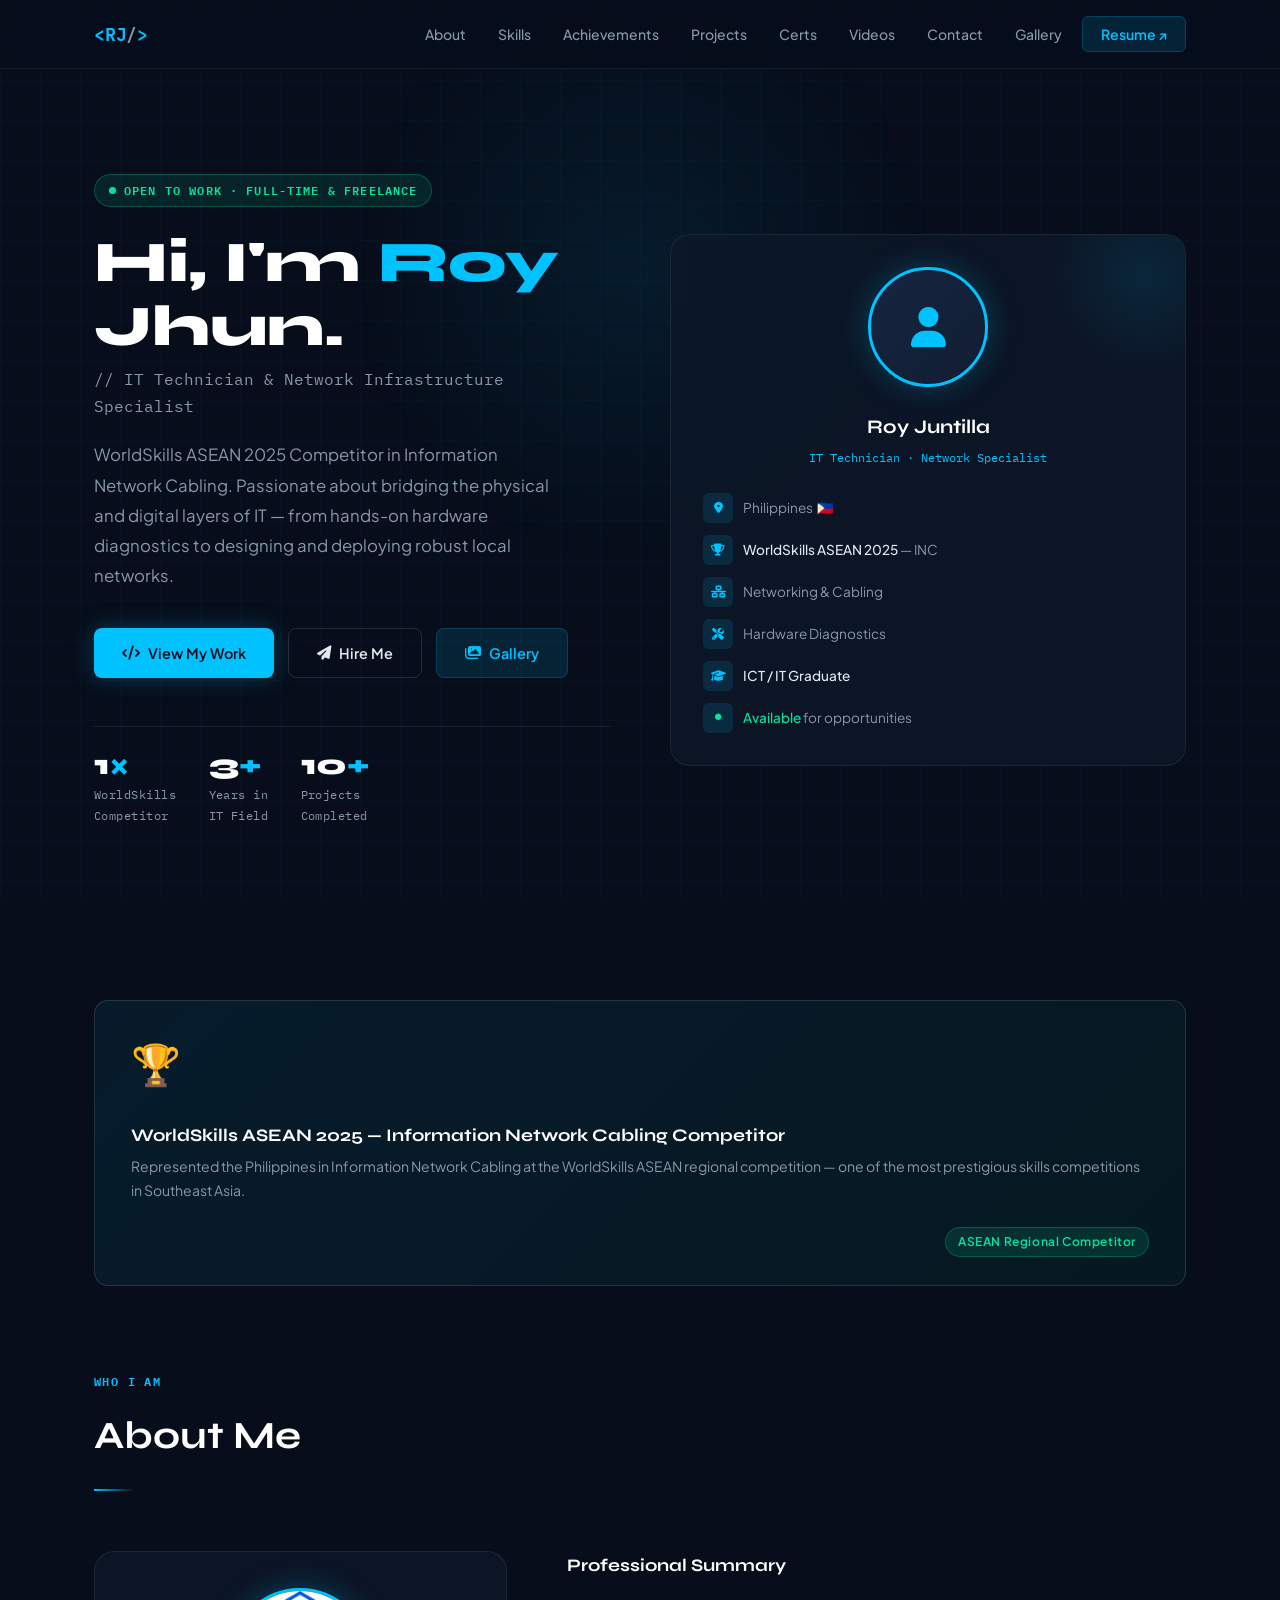
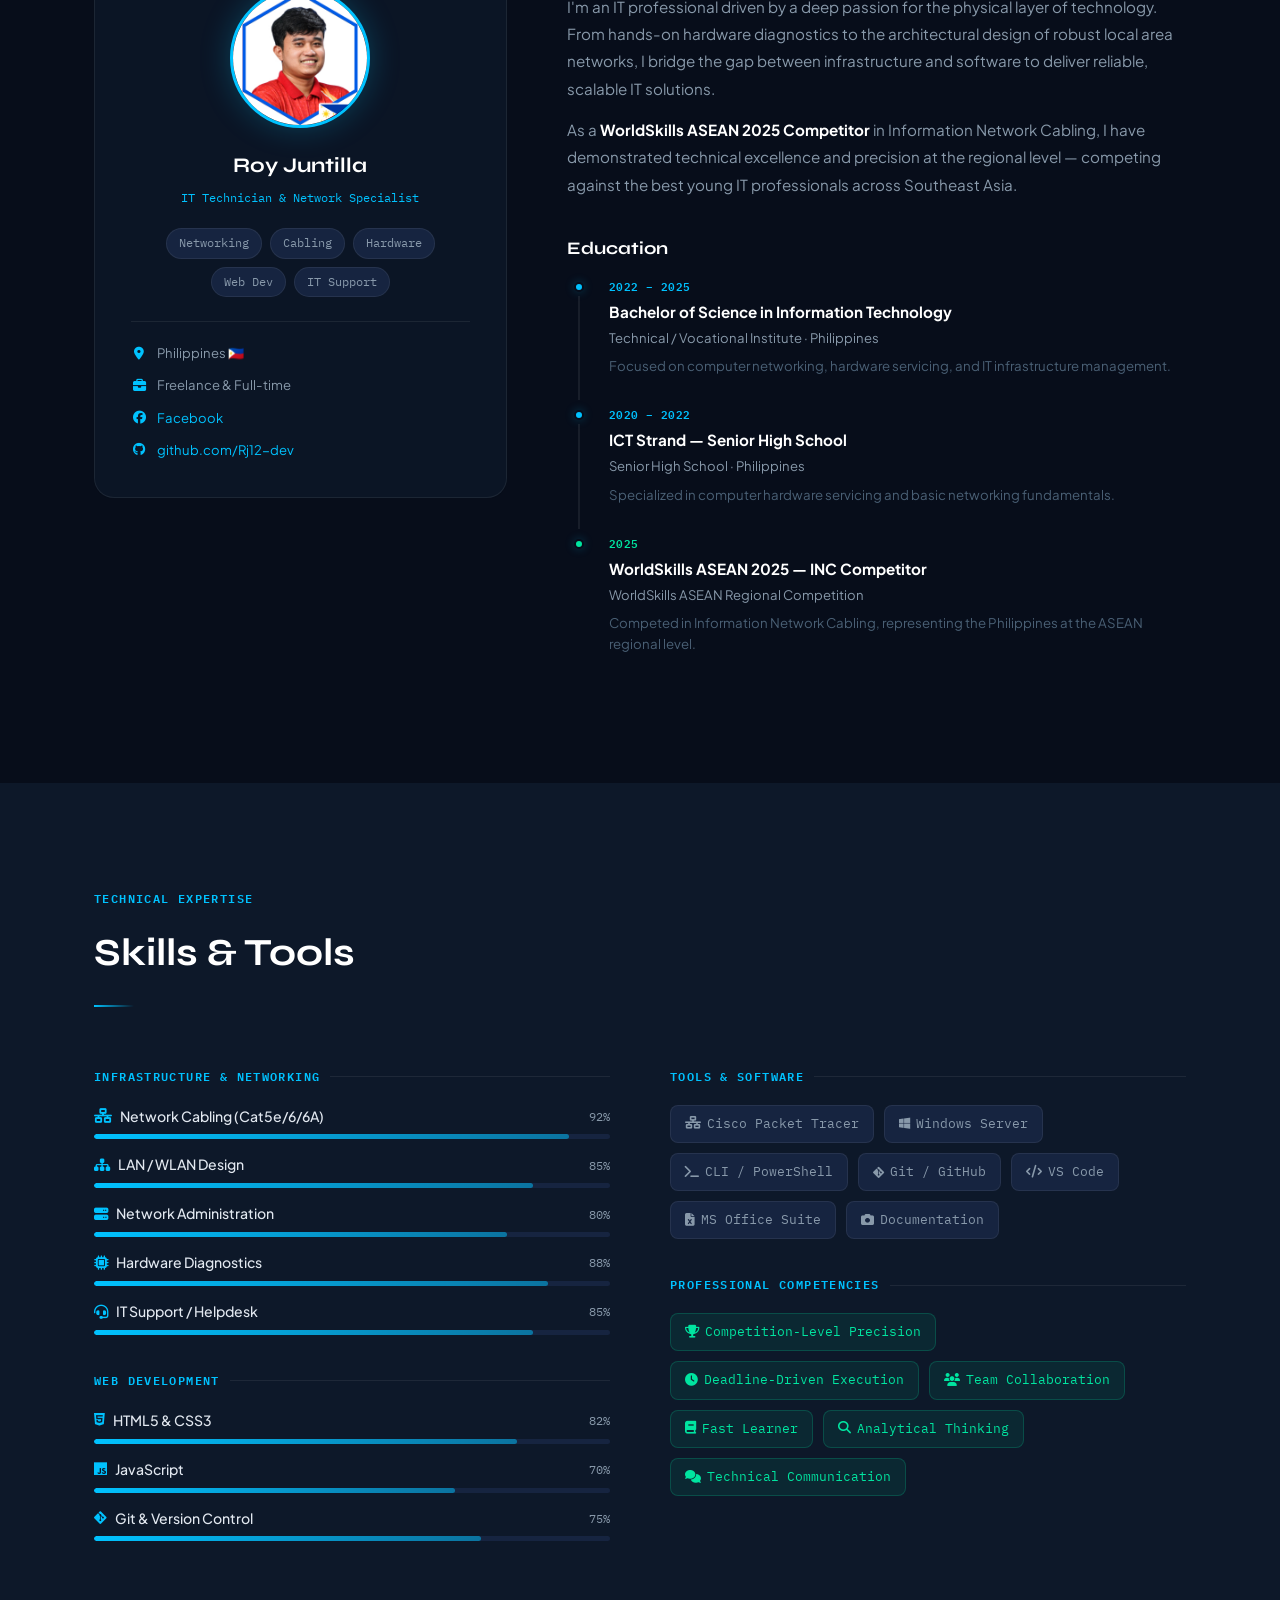
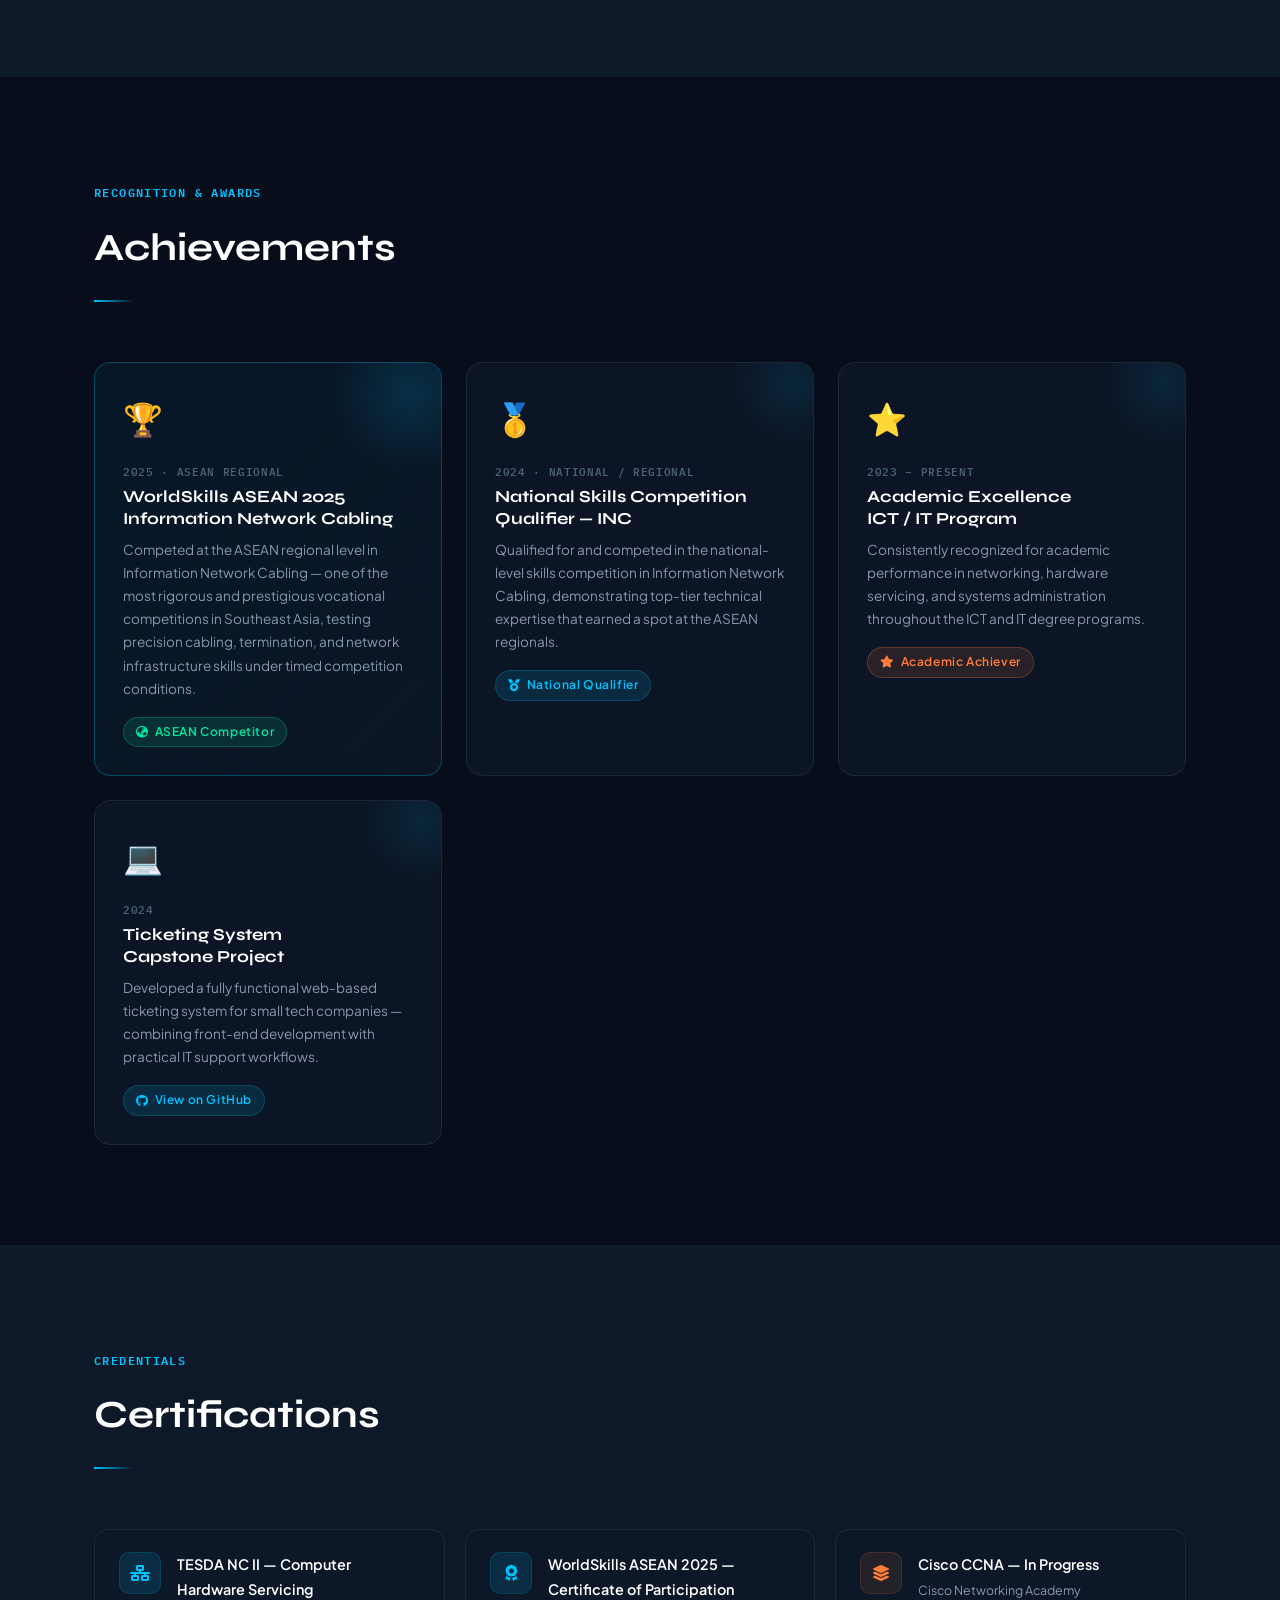
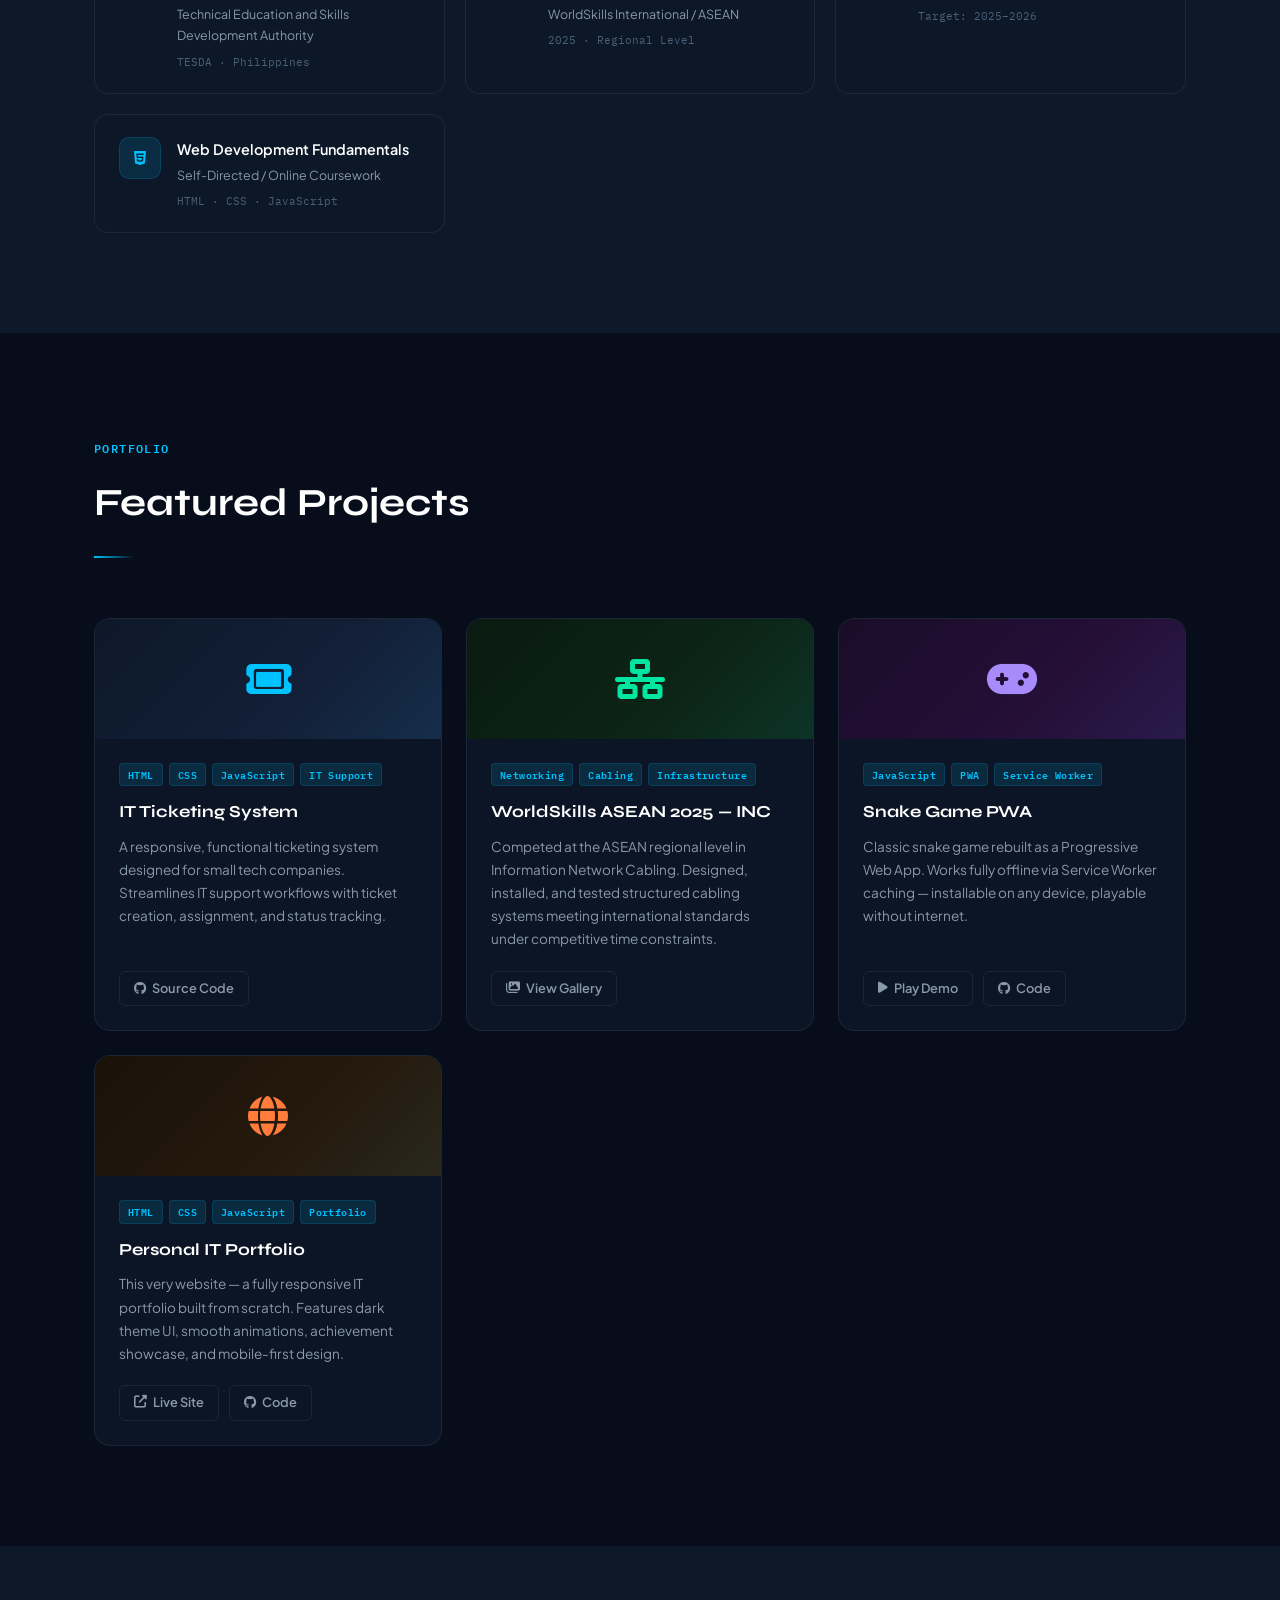
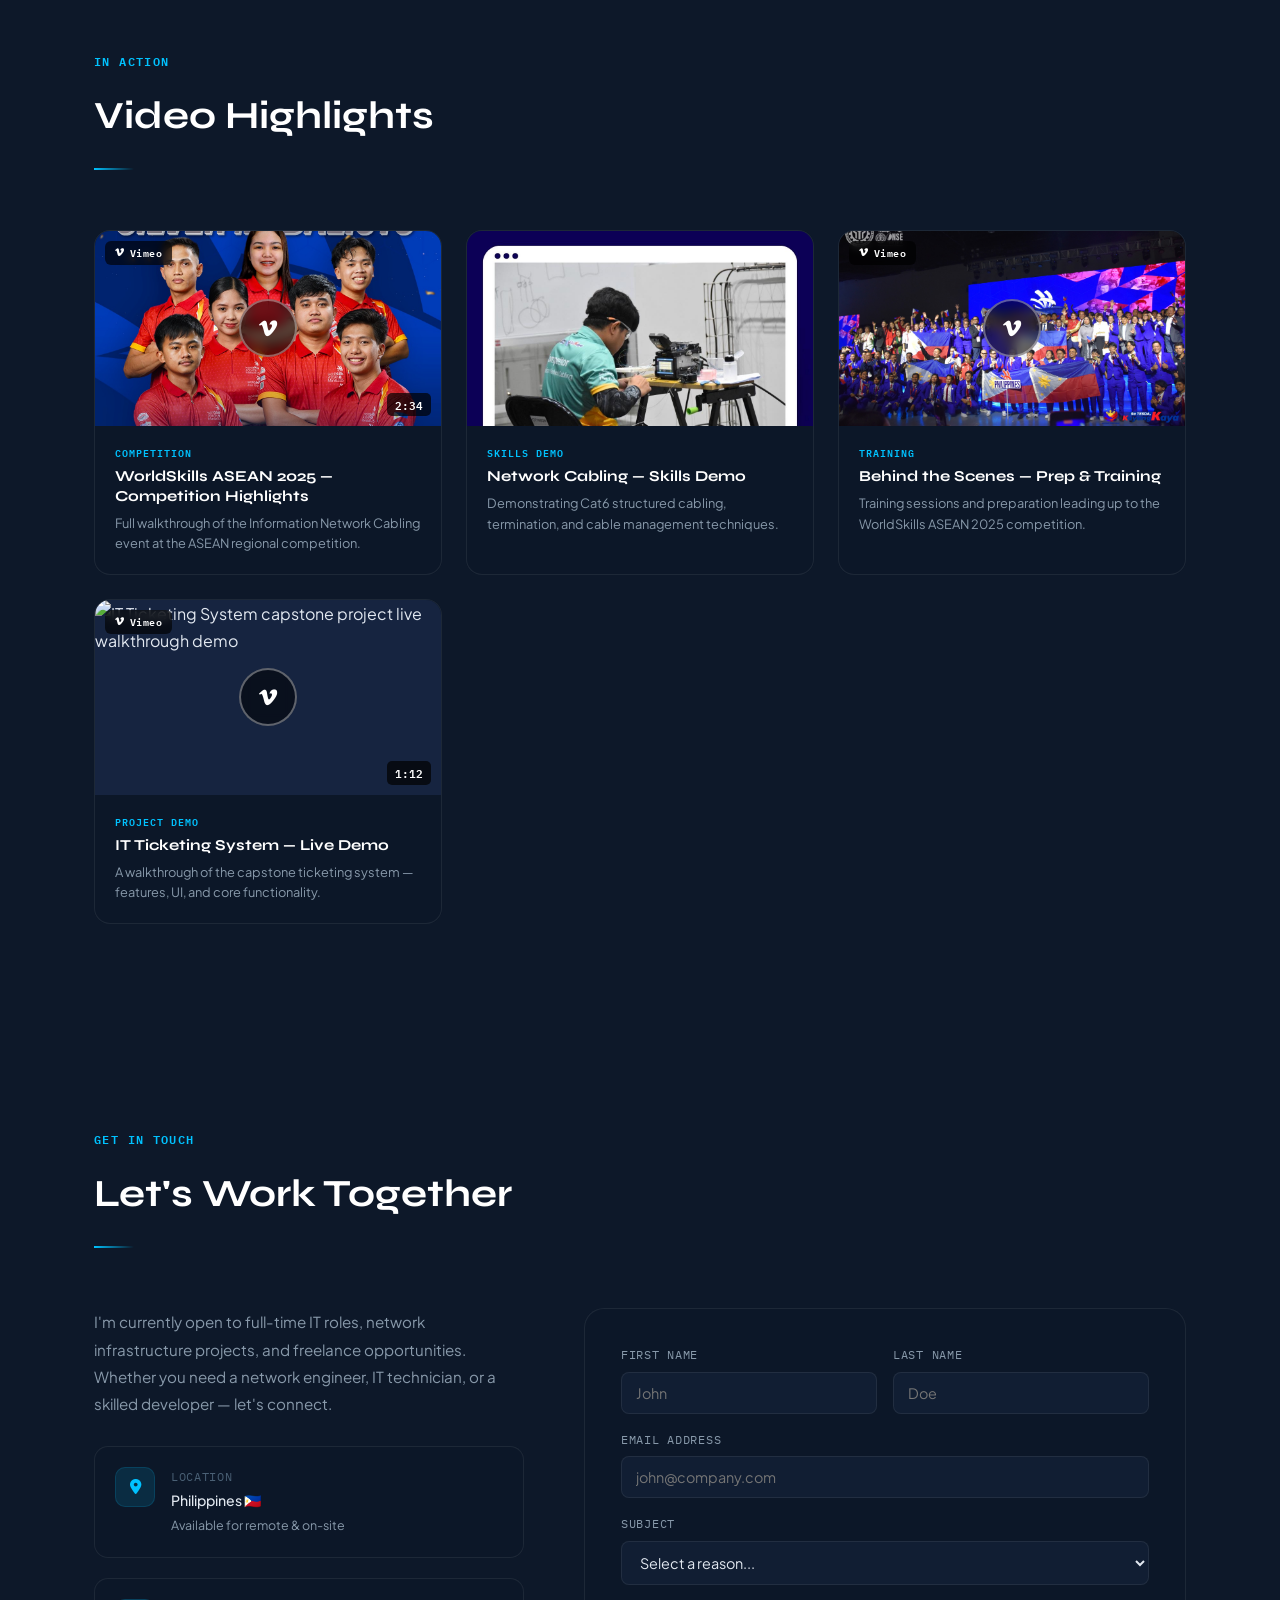
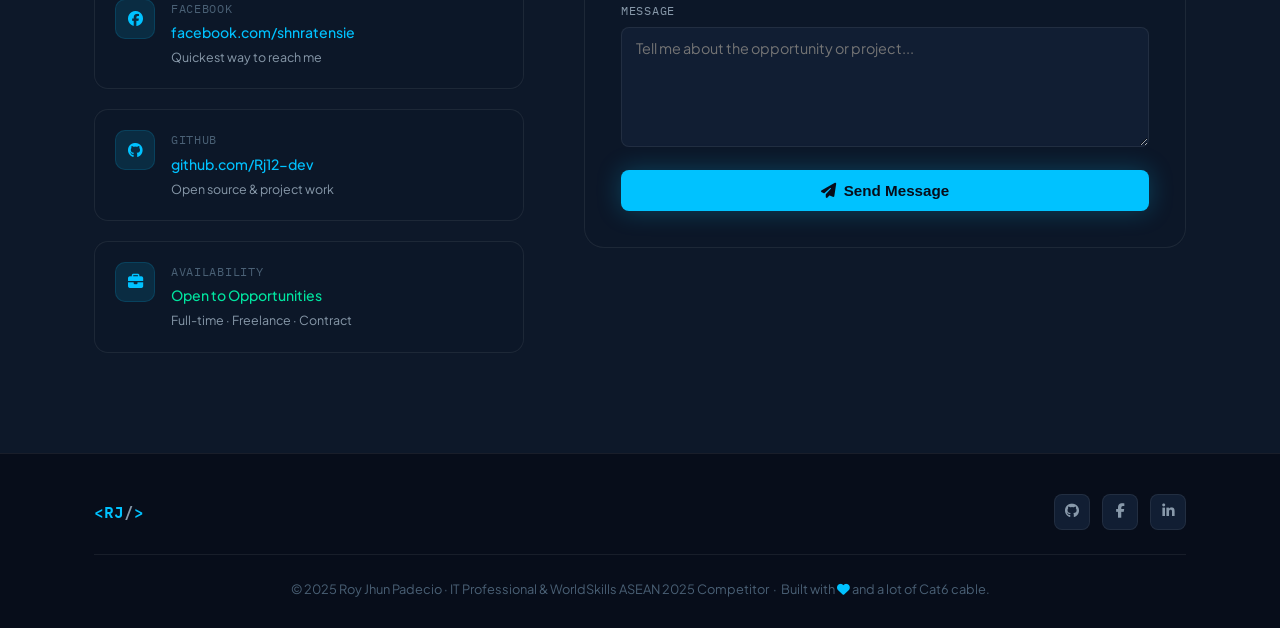
==== index.html @ 565a59c1 "index.html" ====
<!DOCTYPE html>
<html lang="en">
<head>
  <meta charset="UTF-8">
  <meta name="viewport" content="width=device-width, initial-scale=1.0">
  <title>Roy Jhun Padecio — IT Professional | Network &amp; Infrastructure</title>
  <meta name="description" content="IT Technician & WorldSkills ASEAN 2025 Competitor specializing in Network Infrastructure, Hardware Diagnostics, and Information Network Cabling.">
  <link rel="stylesheet" href="https://cdnjs.cloudflare.com/ajax/libs/font-awesome/6.5.1/css/all.min.css">
  <link rel="stylesheet" href="style.css">
</head>
<body>

  <!-- ===== NAVIGATION ===== -->
  <nav id="navbar">
    <div class="container">
      <a href="#home" class="logo">&lt;RJ<span>/</span>&gt;</a>
      <div class="hamburger" id="hamburger"><i class="fas fa-bars"></i></div>
      <ul class="nav-links" id="navLinks">
        <li><a href="#about">About</a></li>
        <li><a href="#skills">Skills</a></li>
        <li><a href="#achievements">Achievements</a></li>
        <li><a href="#projects">Projects</a></li>
        <li><a href="#certifications">Certs</a></li>
        <li><a href="#videos">Videos</a></li>
        <li><a href="#contact">Contact</a></li>
        <li><a href="gallery.html">Gallery</a></li>
        <li><a href="#" class="btn-nav">Resume ↗</a></li>
      </ul>
    </div>
  </nav>

  <!-- ===== HERO ===== -->
  <header class="hero" id="home">
    <div class="container">
      <div class="hero-inner">
        <!-- LEFT -->
        <div class="hero-left">
          <div class="hero-label">OPEN TO WORK · FULL-TIME &amp; FREELANCE</div>
          <h1>Hi, I'm <span class="name">Roy </span><br>Jhun.</h1>
          <p class="hero-title font-mono">// IT Technician &amp; Network Infrastructure Specialist</p>
          <p class="hero-desc">
            WorldSkills ASEAN 2025 Competitor in Information Network Cabling.
            Passionate about bridging the physical and digital layers of IT — from
            hands-on hardware diagnostics to designing and deploying robust local networks.
          </p>
          <div class="hero-actions">
            <a href="#projects" class="btn btn-primary"><i class="fas fa-code"></i> View My Work</a>
            <a href="#contact" class="btn btn-outline"><i class="fas fa-paper-plane"></i> Hire Me</a>
            <a href="gallery.html" class="btn btn-ghost"><i class="fas fa-images"></i> Gallery</a>
          </div>
          <div class="hero-stats">
            <div class="stat-item">
              <div class="stat-num">1<span>×</span></div>
              <div class="stat-label">WorldSkills<br>Competitor</div>
            </div>
            <div class="stat-item">
              <div class="stat-num">3<span>+</span></div>
              <div class="stat-label">Years in<br>IT Field</div>
            </div>
            <div class="stat-item">
              <div class="stat-num">10<span>+</span></div>
              <div class="stat-label">Projects<br>Completed</div>
            </div>
          </div>
        </div>
        <!-- RIGHT — profile card -->
        <div>
          <div class="hero-card">
            <div class="hero-avatar-placeholder">
              <!-- Replace with: <img src="assets/images/picture.jpg" alt="Roy Juntilla" class="hero-avatar"> -->
              <i class="fas fa-user"></i>
            </div>
            <div class="card-name">Roy Juntilla</div>
            <div class="card-role font-mono">IT Technician · Network Specialist</div>
            <div class="card-meta">
              <div class="meta-row"><i class="fas fa-map-marker-alt"></i><div>Philippines &nbsp;<span>🇵🇭</span></div></div>
              <div class="meta-row"><i class="fas fa-trophy"></i><div><span>WorldSkills ASEAN 2025</span> — INC</div></div>
              <div class="meta-row"><i class="fas fa-network-wired"></i><div>Networking &amp; Cabling</div></div>
              <div class="meta-row"><i class="fas fa-tools"></i><div>Hardware Diagnostics</div></div>
              <div class="meta-row"><i class="fas fa-graduation-cap"></i><div><span>ICT / IT Graduate</span></div></div>
              <div class="meta-row"><i class="fas fa-circle" style="color:var(--green);font-size:0.4rem;"></i><div><span style="color:var(--green);">Available</span> for opportunities</div></div>
            </div>
          </div>
        </div>
      </div>
    </div>
  </header>

  <!-- ===== ABOUT ===== -->
  <section id="about">
    <div class="container">
      <!-- Featured Achievement Banner -->
      <div class="achievement-banner fade-up">
        <div class="trophy">🏆</div>
        <div>
          <h3>WorldSkills ASEAN 2025 — Information Network Cabling Competitor</h3>
          <p>Represented the Philippines in Information Network Cabling at the WorldSkills ASEAN regional competition — one of the most prestigious skills competitions in Southeast Asia.</p>
        </div>
        <span class="badge badge-green">ASEAN Regional Competitor</span>
      </div>

      <span class="label">Who I Am</span>
      <h2 class="section-title">About Me</h2>
      <div class="section-divider"></div>

      <div class="about-grid">
        <!-- Left: Profile card -->
        <div>
          <div class="about-card fade-up">
            <img src="assets/images/picture.jpg" alt="Roy Juntilla" class="about-img"
                 onerror="this.style.display='none';this.nextElementSibling.style.display='flex'">
            <div style="display:none;width:140px;height:140px;border-radius:50%;background:var(--navy-4);border:3px solid var(--blue);box-shadow:0 0 30px var(--blue-glow);margin:0 auto 20px;align-items:center;justify-content:center;font-size:2.5rem;color:var(--blue);"><i class="fas fa-user"></i></div>
            <div class="about-name">Roy Juntilla</div>
            <div class="about-role font-mono">IT Technician &amp; Network Specialist</div>
            <div class="about-tags">
              <span class="tag">Networking</span>
              <span class="tag">Cabling</span>
              <span class="tag">Hardware</span>
              <span class="tag">Web Dev</span>
              <span class="tag">IT Support</span>
            </div>
            <div class="about-divider"></div>
            <div class="contact-info">
              <div class="contact-row"><i class="fas fa-map-marker-alt"></i> Philippines 🇵🇭</div>
              <div class="contact-row"><i class="fas fa-briefcase"></i> Freelance &amp; Full-time</div>
              <div class="contact-row"><i class="fab fa-facebook"></i> <a href="https://www.facebook.com/shnratensie" style="color:var(--blue);">Facebook</a></div>
              <div class="contact-row"><i class="fab fa-github"></i> <a href="https://github.com/Rj12-dev" style="color:var(--blue);">github.com/Rj12-dev</a></div>
            </div>
          </div>
        </div>

        <!-- Right: Text content -->
        <div class="about-content">
          <h3>Professional Summary</h3>
          <p>
            I'm an IT professional driven by a deep passion for the physical layer of technology.
            From hands-on hardware diagnostics to the architectural design of robust local area networks,
            I bridge the gap between infrastructure and software to deliver reliable, scalable IT solutions.
          </p>
          <p>
            As a <strong style="color:var(--white);">WorldSkills ASEAN 2025 Competitor</strong> in Information Network Cabling,
            I have demonstrated technical excellence and precision at the regional level — competing against
            the best young IT professionals across Southeast Asia.
          </p>

          <h3>Education</h3>
          <div class="timeline">
            <div class="timeline-item fade-up">
              <div class="timeline-line"><div class="timeline-dot"></div><div class="timeline-connector"></div></div>
              <div class="timeline-body">
                <div class="tl-date">2022 – 2025</div>
                <div class="tl-title">Bachelor of Science in Information Technology</div>
                <div class="tl-org">Technical / Vocational Institute · Philippines</div>
                <div class="tl-desc">Focused on computer networking, hardware servicing, and IT infrastructure management.</div>
              </div>
            </div>
            <div class="timeline-item fade-up">
              <div class="timeline-line"><div class="timeline-dot"></div><div class="timeline-connector"></div></div>
              <div class="timeline-body">
                <div class="tl-date">2020 – 2022</div>
                <div class="tl-title">ICT Strand — Senior High School</div>
                <div class="tl-org">Senior High School · Philippines</div>
                <div class="tl-desc">Specialized in computer hardware servicing and basic networking fundamentals.</div>
              </div>
            </div>
            <div class="timeline-item fade-up">
              <div class="timeline-line"><div class="timeline-dot" style="background:var(--green);"></div></div>
              <div class="timeline-body">
                <div class="tl-date" style="color:var(--green);">2025</div>
                <div class="tl-title">WorldSkills ASEAN 2025 — INC Competitor</div>
                <div class="tl-org">WorldSkills ASEAN Regional Competition</div>
                <div class="tl-desc">Competed in Information Network Cabling, representing the Philippines at the ASEAN regional level.</div>
              </div>
            </div>
          </div>
        </div>
      </div>
    </div>
  </section>

  <!-- ===== SKILLS ===== -->
  <section id="skills">
    <div class="container">
      <span class="label">Technical Expertise</span>
      <h2 class="section-title">Skills &amp; Tools</h2>
      <div class="section-divider"></div>

      <div class="skills-layout">
        <!-- Left column -->
        <div>
          <div class="skills-group">
            <div class="skills-group-title">Infrastructure &amp; Networking</div>
            <div class="skill-bar-item fade-up">
              <div class="skill-bar-header">
                <span class="skill-bar-name"><i class="fas fa-network-wired"></i> Network Cabling (Cat5e/6/6A)</span>
                <span class="skill-bar-pct">92%</span>
              </div>
              <div class="skill-track"><div class="skill-fill" style="--pct:92%"></div></div>
            </div>
            <div class="skill-bar-item fade-up">
              <div class="skill-bar-header">
                <span class="skill-bar-name"><i class="fas fa-sitemap"></i> LAN / WLAN Design</span>
                <span class="skill-bar-pct">85%</span>
              </div>
              <div class="skill-track"><div class="skill-fill" style="--pct:85%"></div></div>
            </div>
            <div class="skill-bar-item fade-up">
              <div class="skill-bar-header">
                <span class="skill-bar-name"><i class="fas fa-server"></i> Network Administration</span>
                <span class="skill-bar-pct">80%</span>
              </div>
              <div class="skill-track"><div class="skill-fill" style="--pct:80%"></div></div>
            </div>
            <div class="skill-bar-item fade-up">
              <div class="skill-bar-header">
                <span class="skill-bar-name"><i class="fas fa-microchip"></i> Hardware Diagnostics</span>
                <span class="skill-bar-pct">88%</span>
              </div>
              <div class="skill-track"><div class="skill-fill" style="--pct:88%"></div></div>
            </div>
            <div class="skill-bar-item fade-up">
              <div class="skill-bar-header">
                <span class="skill-bar-name"><i class="fas fa-headset"></i> IT Support / Helpdesk</span>
                <span class="skill-bar-pct">85%</span>
              </div>
              <div class="skill-track"><div class="skill-fill" style="--pct:85%"></div></div>
            </div>
          </div>

          <div class="skills-group">
            <div class="skills-group-title">Web Development</div>
            <div class="skill-bar-item fade-up">
              <div class="skill-bar-header">
                <span class="skill-bar-name"><i class="fab fa-html5"></i> HTML5 &amp; CSS3</span>
                <span class="skill-bar-pct">82%</span>
              </div>
              <div class="skill-track"><div class="skill-fill" style="--pct:82%"></div></div>
            </div>
            <div class="skill-bar-item fade-up">
              <div class="skill-bar-header">
                <span class="skill-bar-name"><i class="fab fa-js"></i> JavaScript</span>
                <span class="skill-bar-pct">70%</span>
              </div>
              <div class="skill-track"><div class="skill-fill" style="--pct:70%"></div></div>
            </div>
            <div class="skill-bar-item fade-up">
              <div class="skill-bar-header">
                <span class="skill-bar-name"><i class="fab fa-git-alt"></i> Git &amp; Version Control</span>
                <span class="skill-bar-pct">75%</span>
              </div>
              <div class="skill-track"><div class="skill-fill" style="--pct:75%"></div></div>
            </div>
          </div>
        </div>

        <!-- Right column -->
        <div>
          <div class="skills-group">
            <div class="skills-group-title">Tools &amp; Software</div>
            <div class="tool-chips">
              <span class="chip"><i class="fas fa-network-wired"></i> Cisco Packet Tracer</span>
              <span class="chip"><i class="fab fa-windows"></i> Windows Server</span>
              <span class="chip"><i class="fas fa-terminal"></i> CLI / PowerShell</span>
              <span class="chip"><i class="fab fa-git-alt"></i> Git / GitHub</span>
              <span class="chip"><i class="fas fa-code"></i> VS Code</span>
              <span class="chip"><i class="fas fa-file-excel"></i> MS Office Suite</span>
              <span class="chip"><i class="fas fa-camera"></i> Documentation</span>
            </div>
          </div>

          <div class="skills-group" style="margin-top:36px;">
            <div class="skills-group-title">Professional Competencies</div>
            <div class="tool-chips">
              <span class="chip" style="border-color:rgba(0,229,160,0.2);color:var(--green);background:rgba(0,229,160,0.08);">
                <i class="fas fa-trophy"></i> Competition-Level Precision
              </span>
              <span class="chip" style="border-color:rgba(0,229,160,0.2);color:var(--green);background:rgba(0,229,160,0.08);">
                <i class="fas fa-clock"></i> Deadline-Driven Execution
              </span>
              <span class="chip" style="border-color:rgba(0,229,160,0.2);color:var(--green);background:rgba(0,229,160,0.08);">
                <i class="fas fa-users"></i> Team Collaboration
              </span>
              <span class="chip" style="border-color:rgba(0,229,160,0.2);color:var(--green);background:rgba(0,229,160,0.08);">
                <i class="fas fa-book"></i> Fast Learner
              </span>
              <span class="chip" style="border-color:rgba(0,229,160,0.2);color:var(--green);background:rgba(0,229,160,0.08);">
                <i class="fas fa-search"></i> Analytical Thinking
              </span>
              <span class="chip" style="border-color:rgba(0,229,160,0.2);color:var(--green);background:rgba(0,229,160,0.08);">
                <i class="fas fa-comments"></i> Technical Communication
              </span>
            </div>
          </div>
        </div>
      </div>
    </div>
  </section>

  <!-- ===== ACHIEVEMENTS ===== -->
  <section id="achievements">
    <div class="container">
      <span class="label">Recognition &amp; Awards</span>
      <h2 class="section-title">Achievements</h2>
      <div class="section-divider"></div>

      <div class="achievements-grid">
        <div class="achievement-card featured fade-up">
          <div class="ach-icon">🏆</div>
          <div class="ach-year">2025 · ASEAN REGIONAL</div>
          <div class="ach-title">WorldSkills ASEAN 2025<br>Information Network Cabling</div>
          <p class="ach-desc">
            Competed at the ASEAN regional level in Information Network Cabling —
            one of the most rigorous and prestigious vocational competitions in Southeast Asia,
            testing precision cabling, termination, and network infrastructure skills under timed competition conditions.
          </p>
          <div style="margin-top:16px;">
            <span class="badge badge-green"><i class="fas fa-globe-asia"></i> ASEAN Competitor</span>
          </div>
        </div>

        <div class="achievement-card fade-up">
          <div class="ach-icon">🥇</div>
          <div class="ach-year">2024 · NATIONAL / REGIONAL</div>
          <div class="ach-title">National Skills Competition<br>Qualifier — INC</div>
          <p class="ach-desc">
            Qualified for and competed in the national-level skills competition in Information Network Cabling,
            demonstrating top-tier technical expertise that earned a spot at the ASEAN regionals.
          </p>
          <div style="margin-top:16px;">
            <span class="badge badge-blue"><i class="fas fa-medal"></i> National Qualifier</span>
          </div>
        </div>

        <div class="achievement-card fade-up">
          <div class="ach-icon">⭐</div>
          <div class="ach-year">2023 – PRESENT</div>
          <div class="ach-title">Academic Excellence<br>ICT / IT Program</div>
          <p class="ach-desc">
            Consistently recognized for academic performance in networking, hardware servicing,
            and systems administration throughout the ICT and IT degree programs.
          </p>
          <div style="margin-top:16px;">
            <span class="badge badge-orange"><i class="fas fa-star"></i> Academic Achiever</span>
          </div>
        </div>

        <div class="achievement-card fade-up">
          <div class="ach-icon">💻</div>
          <div class="ach-year">2024</div>
          <div class="ach-title">Ticketing System<br>Capstone Project</div>
          <p class="ach-desc">
            Developed a fully functional web-based ticketing system for small tech companies —
            combining front-end development with practical IT support workflows.
          </p>
          <div style="margin-top:16px;">
            <a href="https://github.com/Rj12-dev/Ticket-system.git" style="text-decoration:none;">
              <span class="badge badge-blue"><i class="fab fa-github"></i> View on GitHub</span>
            </a>
          </div>
        </div>
      </div>
    </div>
  </section>

  <!-- ===== CERTIFICATIONS ===== -->
  <section id="certifications">
    <div class="container">
      <span class="label">Credentials</span>
      <h2 class="section-title">Certifications</h2>
      <div class="section-divider"></div>

      <div class="certs-grid">
        <div class="cert-card fade-up">
          <div class="cert-icon"><i class="fas fa-network-wired"></i></div>
          <div>
            <div class="cert-name">TESDA NC II — Computer Hardware Servicing</div>
            <div class="cert-issuer">Technical Education and Skills Development Authority</div>
            <div class="cert-year font-mono">TESDA · Philippines</div>
          </div>
        </div>
        <div class="cert-card fade-up">
          <div class="cert-icon"><i class="fas fa-award"></i></div>
          <div>
            <div class="cert-name">WorldSkills ASEAN 2025 — Certificate of Participation</div>
            <div class="cert-issuer">WorldSkills International / ASEAN</div>
            <div class="cert-year font-mono">2025 · Regional Level</div>
          </div>
        </div>
        <div class="cert-card cert-pending fade-up">
          <div class="cert-icon"><i class="fas fa-layer-group"></i></div>
          <div>
            <div class="cert-name">Cisco CCNA — In Progress</div>
            <div class="cert-issuer">Cisco Networking Academy</div>
            <div class="cert-year font-mono">Target: 2025–2026</div>
          </div>
        </div>
        <div class="cert-card fade-up">
          <div class="cert-icon"><i class="fab fa-html5"></i></div>
          <div>
            <div class="cert-name">Web Development Fundamentals</div>
            <div class="cert-issuer">Self-Directed / Online Coursework</div>
            <div class="cert-year font-mono">HTML · CSS · JavaScript</div>
          </div>
        </div>
      </div>
    </div>
  </section>

  <!-- ===== PROJECTS ===== -->
  <section id="projects" style="background:var(--navy);">
    <div class="container">
      <span class="label">Portfolio</span>
      <h2 class="section-title">Featured Projects</h2>
      <div class="section-divider"></div>

      <div class="projects-grid">
        <div class="project-card fade-up">
          <div class="project-head" style="background:linear-gradient(135deg,#0d1829,#162440);">
            <i class="fa-solid fa-ticket" style="color:var(--blue);"></i>
          </div>
          <div class="project-body">
            <div class="project-tags">
              <span class="project-tag">HTML</span>
              <span class="project-tag">CSS</span>
              <span class="project-tag">JavaScript</span>
              <span class="project-tag">IT Support</span>
            </div>
            <div class="project-name">IT Ticketing System</div>
            <p class="project-desc">
              A responsive, functional ticketing system designed for small tech companies.
              Streamlines IT support workflows with ticket creation, assignment, and status tracking.
            </p>
            <div class="project-links">
              <a href="https://github.com/Rj12-dev/Ticket-system.git" target="_blank">
                <i class="fab fa-github"></i> Source Code
              </a>
            </div>
          </div>
        </div>

        <div class="project-card fade-up">
          <div class="project-head" style="background:linear-gradient(135deg,#0a1a10,#0d2b1a);">
            <i class="fas fa-network-wired" style="color:var(--green);"></i>
          </div>
          <div class="project-body">
            <div class="project-tags">
              <span class="project-tag">Networking</span>
              <span class="project-tag">Cabling</span>
              <span class="project-tag">Infrastructure</span>
            </div>
            <div class="project-name">WorldSkills ASEAN 2025 — INC</div>
            <p class="project-desc">
              Competed at the ASEAN regional level in Information Network Cabling. Designed,
              installed, and tested structured cabling systems meeting international standards
              under competitive time constraints.
            </p>
            <div class="project-links">
              <a href="gallery.html"><i class="fas fa-images"></i> View Gallery</a>
            </div>
          </div>
        </div>

        <div class="project-card fade-up">
          <div class="project-head" style="background:linear-gradient(135deg,#1a0d29,#2b1040);">
            <i class="fas fa-gamepad" style="color:#a78bfa;"></i>
          </div>
          <div class="project-body">
            <div class="project-tags">
              <span class="project-tag">JavaScript</span>
              <span class="project-tag">PWA</span>
              <span class="project-tag">Service Worker</span>
            </div>
            <div class="project-name">Snake Game PWA</div>
            <p class="project-desc">
              Classic snake game rebuilt as a Progressive Web App. Works fully offline via
              Service Worker caching — installable on any device, playable without internet.
            </p>
            <div class="project-links">
              <a href="#"><i class="fas fa-play"></i> Play Demo</a>
              <a href="#"><i class="fab fa-github"></i> Code</a>
            </div>
          </div>
        </div>

        <div class="project-card fade-up">
          <div class="project-head" style="background:linear-gradient(135deg,#1a1209,#2b1e0f);">
            <i class="fas fa-globe" style="color:var(--orange);"></i>
          </div>
          <div class="project-body">
            <div class="project-tags">
              <span class="project-tag">HTML</span>
              <span class="project-tag">CSS</span>
              <span class="project-tag">JavaScript</span>
              <span class="project-tag">Portfolio</span>
            </div>
            <div class="project-name">Personal IT Portfolio</div>
            <p class="project-desc">
              This very website — a fully responsive IT portfolio built from scratch. Features
              dark theme UI, smooth animations, achievement showcase, and mobile-first design.
            </p>
            <div class="project-links">
              <a href="#"><i class="fas fa-external-link-alt"></i> Live Site</a>
              <a href="#"><i class="fab fa-github"></i> Code</a>
            </div>
          </div>
        </div>
      </div>
    </div>
  </section>

  <!-- ===== VIDEOS ===== -->
  <section id="videos" style="background:var(--navy-2);">
    <div class="container">
      <span class="label">In Action</span>
      <h2 class="section-title">Video Highlights</h2>
      <div class="section-divider"></div>

      <div class="video-grid" id="videoGrid">

        <!-- ── LOCAL MP4 CARD ──
             Replace data-src with your actual file path, e.g. "assets/videos/competition.mp4"
             Replace the thumbnail <img> src with a real poster/screenshot
        ── -->
       <a href="https://vimeo.com/reviews/ffa2f196-2511-4c82-b1f6-c9dc14d7afaa/users/257336197/folders/29388401" 
   target="_blank" 
   rel="noopener noreferrer"
   class="video-card fade-up"
   data-type="vimeo"
   data-title="WorldSkills ASEAN 2025 — Competition Highlights"
   style="display: block; text-decoration: none; color: inherit;">
  <div class="video-thumb">
    <img src="assets/images/540525053_1237370681758410_4196493112357231083_n.jpg" alt="WorldSkills ASEAN 2025 Information Network Cabling competition highlights">
    <div class="play-btn"><i class="fab fa-vimeo-v"></i></div>
    <div class="video-badge video-badge--vimeo"><i class="fab fa-vimeo-v"></i> Vimeo</div>
    <div class="video-duration">2:34</div>
  </div>
  <div class="video-info">
    <div class="video-cat">Competition</div>
    <div class="video-title">WorldSkills ASEAN 2025 — Competition Highlights</div>
    <div class="video-desc">Full walkthrough of the Information Network Cabling event at the ASEAN regional competition.</div>
  </div>
</a>

        <!-- ── YOUTUBE CARD ──
             Replace data-src with the YouTube VIDEO ID (the part after ?v=)
             e.g. https://www.youtube.com/watch?v=ABC123  →  data-src="ABC123"
             The thumbnail auto-loads from YouTube.
        ── -->
        <div class="video-card fade-up" data-type="local">
  <div class="video-thumb">
    <video controls width="100%" poster="assets/images/thumbnail.jpg">
      <source src="https://vimeo.com/reviews/ffa2f196-2511-4c82-b1f6-c9dc14d7afaa/users/257336197/folders/29388401" type="video/mp4">
      Your browser does not support the video tag.
    </video>
  </div>
  <div class="video-info">
    <div class="video-cat">Skills Demo</div>
    <div class="video-title">Network Cabling — Skills Demo</div>
    <div class="video-desc">Demonstrating Cat6 structured cabling, termination, and cable management techniques.</div>
  </div>
</div>

        <!-- ── FACEBOOK VIDEO CARD ──
             Replace data-src with the FULL Facebook video page URL
             e.g. "https://www.facebook.com/yourpage/videos/123456789"
        ── -->
        <a href="https://vimeo.com/reviews/ffa2f196-2511-4c82-b1f6-c9dc14d7afaa/users/257336197/folders/29388401" 
   target="_blank" 
   rel="noopener noreferrer"
   class="video-card fade-up"
   data-type="vimeo"
   data-title="Behind the Scenes — Prep & Training"
   style="display: block; text-decoration: none; color: inherit;">
  <div class="video-thumb">
    <img src="assets/images/540835458_122271100340211475_7300306216862138418_n.jpg" alt="WorldSkills ASEAN 2025 preparation and training footage">
    <div class="play-btn"><i class="fab fa-vimeo-v"></i></div>
    <div class="video-badge video-badge--vimeo"><i class="fab fa-vimeo-v"></i> Vimeo</div>
  </div>
  <div class="video-info">
    <div class="video-cat">Training</div>
    <div class="video-title">Behind the Scenes — Prep &amp; Training</div>
    <div class="video-desc">Training sessions and preparation leading up to the WorldSkills ASEAN 2025 competition.</div>
  </div>
</a>

        <!-- ── LOCAL MP4 CARD #2 ──
             Replace with your actual project demo video path
        ── -->
        <a href="https://vimeo.com/reviews/ffa2f196-2511-4c82-b1f6-c9dc14d7afaa/users/257336197/folders/29388401" 
   target="_blank" 
   rel="noopener noreferrer"
   class="video-card fade-up"
   data-type="vimeo"
   data-title="IT Ticketing System — Live Demo"
   style="display: block; text-decoration: none; color: inherit;">
  <div class="video-thumb">
    <img src="assets/images/Screenshot_7.png" alt="IT Ticketing System capstone project live walkthrough demo">
    <div class="play-btn"><i class="fab fa-vimeo-v"></i></div>
    <div class="video-badge video-badge--vimeo"><i class="fab fa-vimeo-v"></i> Vimeo</div>
    <div class="video-duration">1:12</div>
  </div>
  <div class="video-info">
    <div class="video-cat">Project Demo</div>
    <div class="video-title">IT Ticketing System — Live Demo</div>
    <div class="video-desc">A walkthrough of the capstone ticketing system — features, UI, and core functionality.</div>
  </div>
</a>

      </div><!-- /video-grid -->
    </div>
  </section>

  <!-- ===== VIDEO MODAL ===== -->
  <div id="videoModal" class="vmodal" aria-hidden="true" role="dialog">
    <div class="vmodal-backdrop" id="vmodalBackdrop"></div>
    <div class="vmodal-box">
      <div class="vmodal-header">
        <span class="vmodal-title" id="vmodalTitle"></span>
        <button class="vmodal-close" id="vmodalClose" aria-label="Close video"><i class="fas fa-times"></i></button>
      </div>
      <div class="vmodal-player" id="vmodalPlayer"></div>
    </div>
  </div>

  <!-- ===== CONTACT ===== -->
  <section id="contact">
    <div class="container">
      <span class="label">Get In Touch</span>
      <h2 class="section-title">Let's Work Together</h2>
      <div class="section-divider"></div>

      <div class="contact-layout">
        <div class="contact-info-block">
          <p style="color:var(--text-dim);font-size:0.95rem;margin-bottom:8px;line-height:1.8;">
            I'm currently open to full-time IT roles, network infrastructure projects,
            and freelance opportunities. Whether you need a network engineer, IT technician,
            or a skilled developer — let's connect.
          </p>
          <div class="contact-info-item fade-up">
            <div class="ci-icon"><i class="fas fa-map-marker-alt"></i></div>
            <div>
              <div class="ci-label">Location</div>
              <div class="ci-value">Philippines 🇵🇭</div>
              <div class="ci-sub">Available for remote &amp; on-site</div>
            </div>
          </div>
          <div class="contact-info-item fade-up">
            <div class="ci-icon"><i class="fab fa-facebook"></i></div>
            <div>
              <div class="ci-label">Facebook</div>
              <div class="ci-value"><a href="https://www.facebook.com/shnratensie" style="color:var(--blue);">facebook.com/shnratensie</a></div>
              <div class="ci-sub">Quickest way to reach me</div>
            </div>
          </div>
          <div class="contact-info-item fade-up">
            <div class="ci-icon"><i class="fab fa-github"></i></div>
            <div>
              <div class="ci-label">GitHub</div>
              <div class="ci-value"><a href="https://github.com/Rj12-dev" style="color:var(--blue);">github.com/Rj12-dev</a></div>
              <div class="ci-sub">Open source &amp; project work</div>
            </div>
          </div>
          <div class="contact-info-item fade-up">
            <div class="ci-icon"><i class="fas fa-briefcase"></i></div>
            <div>
              <div class="ci-label">Availability</div>
              <div class="ci-value" style="color:var(--green);">Open to Opportunities</div>
              <div class="ci-sub">Full-time · Freelance · Contract</div>
            </div>
          </div>
        </div>

        <div class="contact-form-wrap fade-up">
          <form action="#" method="POST">
            <div class="form-row">
              <div class="form-group">
                <label for="fname">First Name</label>
                <input type="text" id="fname" placeholder="John" required>
              </div>
              <div class="form-group">
                <label for="lname">Last Name</label>
                <input type="text" id="lname" placeholder="Doe" required>
              </div>
            </div>
            <div class="form-group">
              <label for="email">Email Address</label>
              <input type="email" id="email" placeholder="john@company.com" required>
            </div>
            <div class="form-group">
              <label for="subject">Subject</label>
              <select id="subject">
                <option value="">Select a reason...</option>
                <option>Job Opportunity</option>
                <option>Freelance Project</option>
                <option>Network Infrastructure</option>
                <option>IT Support &amp; Consulting</option>
                <option>Collaboration</option>
                <option>Other</option>
              </select>
            </div>
            <div class="form-group">
              <label for="message">Message</label>
              <textarea id="message" placeholder="Tell me about the opportunity or project..." required></textarea>
            </div>
            <button type="submit" class="btn btn-primary" style="width:100%;justify-content:center;font-size:0.95rem;">
              <i class="fas fa-paper-plane"></i> Send Message
            </button>
          </form>
        </div>
      </div>
    </div>
  </section>

  <!-- ===== FOOTER ===== -->
  <footer>
    <div class="container">
      <div class="footer-inner">
        <div class="footer-logo">&lt;RJ<span style="color:var(--text-dim);">/</span>&gt;</div>
        <div class="footer-social">
          <a href="https://github.com/Rj12-dev" title="GitHub"><i class="fab fa-github"></i></a>
          <a href="https://www.facebook.com/shnratensie" title="Facebook"><i class="fab fa-facebook-f"></i></a>
          <a href="#" title="LinkedIn"><i class="fab fa-linkedin-in"></i></a>
        </div>
      </div>
      <div class="footer-copy">
        © 2025 Roy Jhun Padecio · IT Professional &amp; WorldSkills ASEAN 2025 Competitor
        &nbsp;·&nbsp; Built with <i class="fas fa-heart" style="color:var(--blue);"></i> and a lot of Cat6 cable.
      </div>
    </div>
  </footer>

  <!-- ===== SCRIPTS ===== -->
  <script>
    // Mobile nav toggle
    const hamburger = document.getElementById('hamburger');
    const navLinks = document.getElementById('navLinks');
    hamburger.addEventListener('click', () => {
      navLinks.classList.toggle('active');
    });

    // Scroll animations
    const observer = new IntersectionObserver((entries) => {
      entries.forEach(entry => {
        if (entry.isIntersecting) {
          entry.target.classList.add('visible');
          // Animate skill bars when they come into view
          entry.target.querySelectorAll('.skill-fill').forEach(bar => {
            bar.classList.add('animate');
          });
        }
      });
    }, { threshold: 0.1, rootMargin: '0px 0px -60px 0px' });

    document.querySelectorAll('.fade-up').forEach(el => observer.observe(el));

    // Animate skill bars on scroll
    const skillObserver = new IntersectionObserver((entries) => {
      entries.forEach(entry => {
        if (entry.isIntersecting) {
          entry.target.querySelectorAll('.skill-fill').forEach(bar => {
            bar.classList.add('animate');
          });
        }
      });
    }, { threshold: 0.3 });

    document.querySelectorAll('#skills').forEach(el => skillObserver.observe(el));

    // Smooth close nav on link click
    navLinks.querySelectorAll('a').forEach(link => {
      link.addEventListener('click', () => {
        navLinks.classList.remove('active');
      });
    });

    // ── VIDEO MODAL ──────────────────────────────────────────────────
    const vModal       = document.getElementById('videoModal');
    const vPlayer      = document.getElementById('vmodalPlayer');
    const vTitle       = document.getElementById('vmodalTitle');
    const vClose       = document.getElementById('vmodalClose');
    const vBackdrop    = document.getElementById('vmodalBackdrop');

    function openVideo(card) {
      const src   = card.dataset.src;
      const type  = card.dataset.type;   // 'mp4' | 'youtube' | 'facebook'
      const title = card.dataset.title || '';

      vTitle.textContent = title;
      vPlayer.innerHTML  = '';           // clear previous

      if (type === 'mp4') {
        // ── Native HTML5 video ──────────────────────────────────────
        const vid = document.createElement('video');
        vid.src      = src;
        vid.controls = true;
        vid.autoplay = true;
        vid.style.cssText = 'width:100%;border-radius:0 0 12px 12px;display:block;background:#000;max-height:70vh;';
        vPlayer.appendChild(vid);

      } else if (type === 'youtube') {
        // ── YouTube iframe ──────────────────────────────────────────
        // src should be the video ID only, e.g. "dQw4w9WgXcQ"
        const iframe = document.createElement('iframe');
        iframe.src = `https://www.youtube.com/embed/${src}?autoplay=1&rel=0&modestbranding=1`;
        iframe.allow = 'autoplay; encrypted-media; fullscreen; picture-in-picture';
        iframe.allowFullscreen = true;
        iframe.style.cssText = 'width:100%;aspect-ratio:16/9;border:none;display:block;border-radius:0 0 12px 12px;';
        vPlayer.appendChild(iframe);

      } else if (type === 'facebook') {
        // ── Facebook embedded video player ──────────────────────────
        // src should be the full Facebook video URL
        const encodedUrl = encodeURIComponent(src);
        const iframe = document.createElement('iframe');
        iframe.src = `https://www.facebook.com/plugins/video.php?href=${encodedUrl}&show_text=false&autoplay=true&width=800`;
        iframe.allow = 'autoplay; encrypted-media; picture-in-picture';
        iframe.allowFullscreen = true;
        iframe.scrolling = 'no';
        iframe.style.cssText = 'width:100%;aspect-ratio:16/9;border:none;display:block;border-radius:0 0 12px 12px;';
        vPlayer.appendChild(iframe);
      }

      vModal.classList.add('active');
      vModal.setAttribute('aria-hidden', 'false');
      document.body.style.overflow = 'hidden';
    }

    function closeVideo() {
      vModal.classList.remove('active');
      vModal.setAttribute('aria-hidden', 'true');
      vPlayer.innerHTML = '';   // kills autoplay/audio
      document.body.style.overflow = '';
    }

    // Attach click to every video card
    document.querySelectorAll('.video-card').forEach(card => {
      card.addEventListener('click', () => openVideo(card));
    });

    vClose.addEventListener('click', closeVideo);
    vBackdrop.addEventListener('click', closeVideo);
    document.addEventListener('keydown', e => {
      if (e.key === 'Escape' && vModal.classList.contains('active')) closeVideo();
    });
    // ─────────────────────────────────────────────────────────────────
  </script>
</body>
</html>
---- style.css ----
/* ============================================================
   RJ SPACE — Professional IT Portfolio
   Theme: Dark Navy / Electric Blue / Technical Refined
   ============================================================ */

@import url('https://fonts.googleapis.com/css2?family=Syne:wght@400;500;600;700;800&family=IBM+Plex+Mono:wght@400;500;600&family=Plus+Jakarta+Sans:wght@300;400;500;600;700&display=swap');

/* ─── CSS VARIABLES ─── */
:root {
  --navy:       #070d1a;
  --navy-2:     #0d1829;
  --navy-3:     #111e33;
  --navy-4:     #162440;
  --border:     rgba(255,255,255,0.07);
  --border-md:  rgba(255,255,255,0.12);
  --blue:       #00c2ff;
  --blue-dim:   rgba(0,194,255,0.12);
  --blue-glow:  rgba(0,194,255,0.25);
  --green:      #00e5a0;
  --orange:     #ff7c3b;
  --text:       #e2e8f0;
  --text-dim:   #8899aa;
  --text-muted: #4a6075;
  --white:      #ffffff;
  --card-bg:    rgba(13,24,41,0.8);
  --radius:     14px;
  --transition: all 0.3s cubic-bezier(0.4,0,0.2,1);
}

/* ─── RESET & BASE ─── */
*, *::before, *::after { margin:0; padding:0; box-sizing:border-box; }
html { scroll-behavior:smooth; }
body {
  font-family: 'Plus Jakarta Sans', sans-serif;
  background: var(--navy);
  color: var(--text);
  line-height: 1.7;
  overflow-x: hidden;
}
a { text-decoration:none; color:inherit; }
img { display:block; max-width:100%; }

/* Grid texture overlay */
body::before {
  content:'';
  position:fixed;
  inset:0;
  background-image:
    linear-gradient(rgba(0,194,255,0.03) 1px, transparent 1px),
    linear-gradient(90deg, rgba(0,194,255,0.03) 1px, transparent 1px);
  background-size:40px 40px;
  pointer-events:none;
  z-index:0;
}

.container {
  max-width: 1140px;
  margin: auto;
  padding: 0 24px;
  position: relative;
  z-index: 1;
}

section { padding: 100px 0; position:relative; }

/* ─── TYPOGRAPHY HELPERS ─── */
.font-mono { font-family: 'IBM Plex Mono', monospace; }
.label {
  font-family: 'IBM Plex Mono', monospace;
  font-size: 0.72rem;
  font-weight: 600;
  letter-spacing: 0.12em;
  text-transform: uppercase;
  color: var(--blue);
}
h2.section-title {
  font-family: 'Syne', sans-serif;
  font-size: clamp(1.8rem, 3vw, 2.4rem);
  font-weight: 700;
  color: var(--white);
  margin-top: 10px;
  margin-bottom: 16px;
}
.section-desc {
  color: var(--text-dim);
  font-size: 1.05rem;
  max-width: 560px;
  margin-bottom: 60px;
}

/* ─── BUTTONS ─── */
.btn {
  display: inline-flex;
  align-items: center;
  gap: 8px;
  padding: 12px 28px;
  border-radius: 8px;
  font-weight: 600;
  font-size: 0.9rem;
  cursor: pointer;
  transition: var(--transition);
  border: none;
}
.btn-primary {
  background: var(--blue);
  color: var(--navy);
  box-shadow: 0 0 24px var(--blue-glow);
}
.btn-primary:hover {
  transform: translateY(-2px);
  box-shadow: 0 0 36px rgba(0,194,255,0.4);
}
.btn-outline {
  background: transparent;
  color: var(--text);
  border: 1px solid var(--border-md);
}
.btn-outline:hover {
  border-color: var(--blue);
  color: var(--blue);
  transform: translateY(-2px);
}
.btn-ghost {
  background: var(--blue-dim);
  color: var(--blue);
  border: 1px solid rgba(0,194,255,0.2);
}
.btn-ghost:hover {
  background: rgba(0,194,255,0.2);
  transform: translateY(-2px);
}

/* ─── BADGE ─── */
.badge {
  display: inline-flex;
  align-items: center;
  gap: 6px;
  padding: 4px 12px;
  border-radius: 20px;
  font-size: 0.75rem;
  font-weight: 600;
  letter-spacing: 0.05em;
}
.badge-green { background: rgba(0,229,160,0.12); color: var(--green); border: 1px solid rgba(0,229,160,0.25); }
.badge-blue  { background: var(--blue-dim); color: var(--blue); border: 1px solid rgba(0,194,255,0.2); }
.badge-orange{ background: rgba(255,124,59,0.12); color: var(--orange); border: 1px solid rgba(255,124,59,0.25); }

/* ─── NAVIGATION ─── */
nav {
  position: fixed;
  top: 0; left: 0; right: 0;
  z-index: 1000;
  padding: 0;
  background: rgba(7,13,26,0.85);
  backdrop-filter: blur(20px) saturate(180%);
  border-bottom: 1px solid var(--border);
  transition: var(--transition);
}
nav .container {
  display: flex;
  justify-content: space-between;
  align-items: center;
  height: 68px;
}
.logo {
  font-family: 'IBM Plex Mono', monospace;
  font-size: 1.1rem;
  font-weight: 600;
  color: var(--blue);
  letter-spacing: -0.01em;
}
.logo span { color: var(--text-dim); }
.nav-links {
  display: flex;
  list-style: none;
  align-items: center;
  gap: 8px;
}
.nav-links a {
  font-size: 0.875rem;
  font-weight: 500;
  color: var(--text-dim);
  padding: 6px 12px;
  border-radius: 6px;
  transition: var(--transition);
}
.nav-links a:hover { color: var(--white); background: var(--border); }
.nav-links .btn-nav {
  background: var(--blue-dim);
  color: var(--blue);
  border: 1px solid rgba(0,194,255,0.2);
  padding: 8px 18px;
  font-weight: 600;
}
.nav-links .btn-nav:hover { background: rgba(0,194,255,0.2); }
.hamburger { display:none; font-size:1.4rem; cursor:pointer; color:var(--text); }

/* ─── HERO ─── */
.hero {
  min-height: 100vh;
  display: flex;
  align-items: center;
  padding-top: 100px;
  overflow: hidden;
}

/* Radial glow behind hero text */
.hero::after {
  content:'';
  position:absolute;
  top: 30%; left: 50%;
  transform: translate(-50%,-50%);
  width: 600px; height: 600px;
  background: radial-gradient(circle, rgba(0,194,255,0.08) 0%, transparent 70%);
  pointer-events:none;
}

.hero-inner {
  display: grid;
  grid-template-columns: 1fr 1fr;
  align-items: center;
  gap: 60px;
}

.hero-label {
  display: inline-flex;
  align-items: center;
  gap: 8px;
  padding: 6px 14px;
  background: rgba(0,229,160,0.1);
  border: 1px solid rgba(0,229,160,0.25);
  border-radius: 20px;
  font-family: 'IBM Plex Mono', monospace;
  font-size: 0.72rem;
  font-weight: 600;
  color: var(--green);
  letter-spacing: 0.1em;
  margin-bottom: 24px;
}
.hero-label::before {
  content:'';
  width:7px; height:7px;
  background: var(--green);
  border-radius:50%;
  animation: pulse-dot 2s infinite;
}

@keyframes pulse-dot {
  0%,100% { opacity:1; box-shadow:0 0 0 0 rgba(0,229,160,0.5); }
  50% { box-shadow:0 0 0 5px rgba(0,229,160,0); }
}

.hero h1 {
  font-family: 'Syne', sans-serif;
  font-size: clamp(2.4rem, 5vw, 3.6rem);
  font-weight: 800;
  line-height: 1.1;
  color: var(--white);
  margin-bottom: 8px;
}
.hero h1 .name { color: var(--blue); }

.hero-title {
  font-family: 'IBM Plex Mono', monospace;
  font-size: 1rem;
  color: var(--text-dim);
  margin-bottom: 20px;
  font-weight: 400;
}

.hero-desc {
  color: var(--text-dim);
  font-size: 1.05rem;
  max-width: 460px;
  margin-bottom: 36px;
  line-height: 1.8;
}

.hero-actions {
  display: flex;
  gap: 14px;
  flex-wrap: wrap;
  margin-bottom: 48px;
}

.hero-stats {
  display: flex;
  gap: 32px;
  padding-top: 24px;
  border-top: 1px solid var(--border);
}
.stat-item .stat-num {
  font-family: 'Syne', sans-serif;
  font-size: 1.8rem;
  font-weight: 800;
  color: var(--white);
  line-height: 1;
}
.stat-item .stat-num span { color: var(--blue); }
.stat-item .stat-label {
  font-size: 0.78rem;
  color: var(--text-dim);
  font-family: 'IBM Plex Mono', monospace;
  letter-spacing: 0.04em;
  margin-top: 4px;
}

/* Hero right — profile card */
.hero-card {
  background: var(--card-bg);
  border: 1px solid var(--border);
  border-radius: 20px;
  padding: 32px;
  backdrop-filter: blur(10px);
  position: relative;
  overflow: hidden;
}
.hero-card::before {
  content:'';
  position:absolute;
  top:-60px; right:-60px;
  width:200px; height:200px;
  background: radial-gradient(circle, rgba(0,194,255,0.1) 0%, transparent 70%);
  pointer-events:none;
}
.hero-avatar {
  width: 120px; height: 120px;
  border-radius: 50%;
  object-fit: cover;
  border: 3px solid var(--blue);
  box-shadow: 0 0 30px var(--blue-glow);
  margin: 0 auto 24px;
  display: block;
  background: var(--navy-4);
}
.hero-avatar-placeholder {
  width: 120px; height: 120px;
  border-radius: 50%;
  background: linear-gradient(135deg, var(--navy-4), var(--navy-3));
  border: 3px solid var(--blue);
  box-shadow: 0 0 30px var(--blue-glow);
  margin: 0 auto 24px;
  display: flex;
  align-items: center;
  justify-content: center;
  font-size: 2.5rem;
  color: var(--blue);
}
.card-name {
  font-family: 'Syne', sans-serif;
  font-weight: 700;
  font-size: 1.2rem;
  color: var(--white);
  text-align: center;
  margin-bottom: 4px;
}
.card-role {
  font-family: 'IBM Plex Mono', monospace;
  font-size: 0.75rem;
  color: var(--blue);
  text-align: center;
  margin-bottom: 24px;
}
.card-meta {
  display: flex;
  flex-direction: column;
  gap: 12px;
}
.meta-row {
  display: flex;
  align-items: center;
  gap: 10px;
  font-size: 0.85rem;
  color: var(--text-dim);
}
.meta-row i {
  width: 30px; height: 30px;
  background: var(--blue-dim);
  color: var(--blue);
  border-radius: 6px;
  display: flex;
  align-items: center;
  justify-content: center;
  font-size: 0.75rem;
  flex-shrink: 0;
}
.meta-row span { color: var(--text); font-weight:500; }

/* ─── ACHIEVEMENT BANNER ─── */
.achievement-banner {
  background: linear-gradient(135deg, rgba(0,194,255,0.08), rgba(0,229,160,0.05));
  border: 1px solid var(--border-md);
  border-radius: var(--radius);
  padding: 28px 36px;
  margin: 0 0 80px;
  display: flex;
  align-items: center;
  gap: 24px;
  flex-wrap: wrap;
}
.achievement-banner .trophy {
  font-size: 2.5rem;
  flex-shrink: 0;
}
.achievement-banner h3 {
  font-family: 'Syne', sans-serif;
  font-size: 1.1rem;
  font-weight: 700;
  color: var(--white);
  margin-bottom: 4px;
}
.achievement-banner p {
  color: var(--text-dim);
  font-size: 0.88rem;
}
.achievement-banner .badge { margin-left: auto; }

/* ─── ABOUT ─── */
#about .about-grid {
  display: grid;
  grid-template-columns: 1fr 1.5fr;
  gap: 60px;
  align-items: start;
}
.about-card {
  background: var(--card-bg);
  border: 1px solid var(--border);
  border-radius: 20px;
  padding: 36px;
  text-align: center;
  backdrop-filter: blur(10px);
  position: sticky;
  top: 90px;
}
.about-img {
  width: 140px; height: 140px;
  border-radius: 50%;
  object-fit: cover;
  border: 3px solid var(--blue);
  box-shadow: 0 0 30px var(--blue-glow);
  margin: 0 auto 20px;
  background: var(--navy-4);
}
.about-name {
  font-family: 'Syne', sans-serif;
  font-weight: 700;
  font-size: 1.3rem;
  color: var(--white);
  margin-bottom: 4px;
}
.about-role {
  font-family: 'IBM Plex Mono', monospace;
  font-size: 0.78rem;
  color: var(--blue);
  margin-bottom: 20px;
}
.about-tags {
  display: flex;
  flex-wrap: wrap;
  gap: 8px;
  justify-content: center;
  margin-bottom: 24px;
}
.tag {
  background: var(--navy-4);
  color: var(--text-dim);
  border: 1px solid var(--border);
  padding: 4px 12px;
  border-radius: 20px;
  font-size: 0.75rem;
  font-family: 'IBM Plex Mono', monospace;
}
.about-divider { width:100%; height:1px; background:var(--border); margin:20px 0; }
.contact-info { display:flex; flex-direction:column; gap:10px; }
.contact-row {
  display: flex;
  align-items: center;
  gap: 10px;
  font-size: 0.82rem;
  color: var(--text-dim);
  text-align: left;
}
.contact-row i { color:var(--blue); width:16px; text-align:center; }

.about-content h3 {
  font-family: 'Syne', sans-serif;
  font-size: 1.1rem;
  font-weight: 700;
  color: var(--white);
  margin-bottom: 12px;
  margin-top: 36px;
}
.about-content h3:first-child { margin-top: 0; }
.about-content p {
  color: var(--text-dim);
  font-size: 0.95rem;
  margin-bottom: 14px;
  line-height: 1.8;
}

/* Education / Experience timeline */
.timeline { display:flex; flex-direction:column; gap:0; }
.timeline-item {
  display: grid;
  grid-template-columns: 24px 1fr;
  gap: 0 18px;
  position: relative;
}
.timeline-line {
  display: flex;
  flex-direction: column;
  align-items: center;
}
.timeline-dot {
  width: 10px; height: 10px;
  border-radius: 50%;
  background: var(--blue);
  border: 2px solid var(--navy);
  flex-shrink: 0;
  margin-top: 6px;
  position: relative;
  z-index: 1;
  box-shadow: 0 0 10px var(--blue-glow);
}
.timeline-connector {
  width: 2px;
  flex: 1;
  background: var(--border);
  margin: 4px 0;
  min-height: 30px;
}
.timeline-body { padding-bottom: 28px; }
.tl-date {
  font-family: 'IBM Plex Mono', monospace;
  font-size: 0.7rem;
  color: var(--blue);
  font-weight: 600;
  letter-spacing: 0.04em;
  margin-bottom: 4px;
}
.tl-title {
  font-weight: 700;
  font-size: 0.95rem;
  color: var(--white);
  margin-bottom: 2px;
}
.tl-org {
  font-size: 0.82rem;
  color: var(--text-dim);
  margin-bottom: 6px;
}
.tl-desc {
  font-size: 0.83rem;
  color: var(--text-muted);
  line-height: 1.6;
}

/* ─── SKILLS ─── */
#skills { background: var(--navy-2); }
.skills-layout {
  display: grid;
  grid-template-columns: 1fr 1fr;
  gap: 60px;
}
.skills-group { margin-bottom: 36px; }
.skills-group-title {
  font-family: 'IBM Plex Mono', monospace;
  font-size: 0.72rem;
  font-weight: 600;
  color: var(--blue);
  letter-spacing: 0.12em;
  text-transform: uppercase;
  margin-bottom: 18px;
  display: flex;
  align-items: center;
  gap: 10px;
}
.skills-group-title::after {
  content:'';
  flex:1;
  height:1px;
  background: var(--border);
}
.skill-bar-item { margin-bottom: 14px; }
.skill-bar-header {
  display: flex;
  justify-content: space-between;
  align-items: center;
  margin-bottom: 6px;
}
.skill-bar-name {
  font-size: 0.88rem;
  color: var(--text);
  font-weight: 500;
  display: flex;
  align-items: center;
  gap: 8px;
}
.skill-bar-name i { color: var(--blue); font-size: 0.9rem; }
.skill-bar-pct {
  font-family: 'IBM Plex Mono', monospace;
  font-size: 0.72rem;
  color: var(--text-dim);
}
.skill-track {
  height: 5px;
  background: var(--navy-4);
  border-radius: 4px;
  overflow: hidden;
}
.skill-fill {
  height: 100%;
  border-radius: 4px;
  background: linear-gradient(90deg, var(--blue), rgba(0,194,255,0.5));
  width: 0;
  transition: width 1.2s cubic-bezier(0.4,0,0.2,1);
}
.skill-fill.animate { width: var(--pct); }

.tool-chips {
  display: flex;
  flex-wrap: wrap;
  gap: 10px;
}
.chip {
  background: var(--navy-4);
  border: 1px solid var(--border);
  color: var(--text-dim);
  padding: 7px 14px;
  border-radius: 8px;
  font-size: 0.82rem;
  font-family: 'IBM Plex Mono', monospace;
  display: inline-flex;
  align-items: center;
  gap: 6px;
  transition: var(--transition);
  cursor: default;
}
.chip:hover {
  border-color: var(--blue);
  color: var(--blue);
  background: var(--blue-dim);
  transform: translateY(-2px);
}
.chip i { font-size: 0.8rem; }

/* ─── ACHIEVEMENTS ─── */
#achievements { }
.achievements-grid {
  display: grid;
  grid-template-columns: repeat(auto-fit, minmax(300px, 1fr));
  gap: 24px;
}
.achievement-card {
  background: var(--card-bg);
  border: 1px solid var(--border);
  border-radius: 16px;
  padding: 28px;
  transition: var(--transition);
  backdrop-filter: blur(10px);
  position: relative;
  overflow: hidden;
}
.achievement-card::before {
  content:'';
  position:absolute;
  top:-40px; right:-40px;
  width:120px; height:120px;
  border-radius:50%;
  background: radial-gradient(circle, var(--glow-color, rgba(0,194,255,0.1)) 0%, transparent 70%);
}
.achievement-card:hover {
  transform: translateY(-4px);
  border-color: var(--border-md);
  box-shadow: 0 20px 40px rgba(0,0,0,0.3);
}
.achievement-card.featured {
  border-color: rgba(0,194,255,0.3);
  background: linear-gradient(135deg, rgba(0,194,255,0.06), var(--card-bg));
}
.achievement-card.featured::before {
  --glow-color: rgba(0,194,255,0.15);
  width: 160px; height: 160px;
  top: -50px; right: -50px;
}
.ach-icon {
  font-size: 2rem;
  margin-bottom: 16px;
}
.ach-year {
  font-family: 'IBM Plex Mono', monospace;
  font-size: 0.7rem;
  color: var(--text-muted);
  font-weight: 600;
  letter-spacing: 0.06em;
  margin-bottom: 6px;
}
.ach-title {
  font-family: 'Syne', sans-serif;
  font-size: 1.05rem;
  font-weight: 700;
  color: var(--white);
  margin-bottom: 8px;
  line-height: 1.3;
}
.ach-desc {
  font-size: 0.85rem;
  color: var(--text-dim);
  line-height: 1.7;
}

/* ─── CERTIFICATIONS ─── */
#certifications { background: var(--navy-2); }
.certs-grid {
  display: grid;
  grid-template-columns: repeat(auto-fill, minmax(280px, 1fr));
  gap: 20px;
}
.cert-card {
  background: var(--card-bg);
  border: 1px solid var(--border);
  border-radius: var(--radius);
  padding: 22px 24px;
  display: flex;
  align-items: flex-start;
  gap: 16px;
  transition: var(--transition);
  backdrop-filter: blur(10px);
}
.cert-card:hover {
  border-color: var(--border-md);
  transform: translateY(-3px);
}
.cert-icon {
  width: 42px; height: 42px;
  border-radius: 10px;
  background: var(--blue-dim);
  color: var(--blue);
  display: flex;
  align-items: center;
  justify-content: center;
  font-size: 1rem;
  flex-shrink: 0;
  border: 1px solid rgba(0,194,255,0.15);
}
.cert-name {
  font-weight: 600;
  font-size: 0.9rem;
  color: var(--white);
  margin-bottom: 3px;
}
.cert-issuer {
  font-size: 0.78rem;
  color: var(--text-dim);
  margin-bottom: 6px;
}
.cert-year {
  font-family: 'IBM Plex Mono', monospace;
  font-size: 0.68rem;
  color: var(--text-muted);
}
.cert-pending .cert-icon { background: rgba(255,124,59,0.1); color: var(--orange); border-color: rgba(255,124,59,0.15); }

/* ─── PROJECTS ─── */
.projects-grid {
  display: grid;
  grid-template-columns: repeat(auto-fill, minmax(340px, 1fr));
  gap: 24px;
}
.project-card {
  background: var(--card-bg);
  border: 1px solid var(--border);
  border-radius: 16px;
  overflow: hidden;
  transition: var(--transition);
  backdrop-filter: blur(10px);
  display: flex;
  flex-direction: column;
}
.project-card:hover {
  transform: translateY(-4px);
  border-color: var(--border-md);
  box-shadow: 0 20px 40px rgba(0,0,0,0.25);
}
.project-head {
  height: 120px;
  background: var(--navy-4);
  display: flex;
  align-items: center;
  justify-content: center;
  font-size: 2.5rem;
  position: relative;
  overflow: hidden;
}
.project-head::after {
  content:'';
  position:absolute;
  inset:0;
  background: linear-gradient(135deg, transparent 60%, rgba(0,194,255,0.06));
}
.project-body { padding: 24px; flex:1; display:flex; flex-direction:column; }
.project-tags { display:flex; gap:6px; flex-wrap:wrap; margin-bottom:12px; }
.project-tag {
  font-family: 'IBM Plex Mono', monospace;
  font-size: 0.65rem;
  font-weight: 600;
  color: var(--blue);
  background: var(--blue-dim);
  border: 1px solid rgba(0,194,255,0.15);
  padding: 2px 8px;
  border-radius: 4px;
  letter-spacing: 0.04em;
}
.project-name {
  font-family: 'Syne', sans-serif;
  font-weight: 700;
  font-size: 1.05rem;
  color: var(--white);
  margin-bottom: 8px;
}
.project-desc {
  font-size: 0.85rem;
  color: var(--text-dim);
  line-height: 1.7;
  flex: 1;
  margin-bottom: 20px;
}
.project-links {
  display: flex;
  gap: 10px;
  margin-top: auto;
}
.project-links a {
  display: inline-flex;
  align-items: center;
  gap: 6px;
  font-size: 0.8rem;
  font-weight: 600;
  color: var(--text-dim);
  padding: 6px 14px;
  border: 1px solid var(--border);
  border-radius: 6px;
  transition: var(--transition);
}
.project-links a:hover { color: var(--blue); border-color: var(--blue); background: var(--blue-dim); }

/* ─── CONTACT ─── */
#contact { background: var(--navy-2); }
.contact-layout {
  display: grid;
  grid-template-columns: 1fr 1.4fr;
  gap: 60px;
  align-items: start;
}
.contact-info-block { display:flex; flex-direction:column; gap:20px; }
.contact-info-item {
  display: flex;
  align-items: flex-start;
  gap: 16px;
  padding: 20px;
  background: var(--card-bg);
  border: 1px solid var(--border);
  border-radius: var(--radius);
  backdrop-filter: blur(10px);
}
.contact-info-item .ci-icon {
  width: 40px; height: 40px;
  background: var(--blue-dim);
  color: var(--blue);
  border-radius: 10px;
  display: flex;
  align-items: center;
  justify-content: center;
  flex-shrink: 0;
  font-size: 0.95rem;
  border: 1px solid rgba(0,194,255,0.15);
}
.ci-label { font-size: 0.72rem; color: var(--text-muted); font-family:'IBM Plex Mono',monospace; letter-spacing:0.06em; text-transform:uppercase; margin-bottom:3px; }
.ci-value { font-size: 0.88rem; color: var(--text); font-weight: 500; }
.ci-sub { font-size: 0.78rem; color: var(--text-dim); margin-top: 2px; }

.contact-form-wrap {
  background: var(--card-bg);
  border: 1px solid var(--border);
  border-radius: 20px;
  padding: 36px;
  backdrop-filter: blur(10px);
}
.form-row { display:grid; grid-template-columns:1fr 1fr; gap:16px; }
.form-group { margin-bottom: 16px; }
.form-group label {
  display:block;
  font-size: 0.75rem;
  font-family: 'IBM Plex Mono', monospace;
  color: var(--text-dim);
  letter-spacing: 0.06em;
  text-transform: uppercase;
  margin-bottom: 6px;
}
.form-group input,
.form-group textarea,
.form-group select {
  width: 100%;
  background: var(--navy-3);
  border: 1px solid var(--border);
  border-radius: 8px;
  padding: 11px 14px;
  font-size: 0.9rem;
  color: var(--text);
  font-family: 'Plus Jakarta Sans', sans-serif;
  transition: var(--transition);
}
.form-group input:focus,
.form-group textarea:focus,
.form-group select:focus {
  outline: none;
  border-color: var(--blue);
  background: rgba(0,194,255,0.04);
  box-shadow: 0 0 0 3px rgba(0,194,255,0.1);
}
.form-group textarea { resize:vertical; min-height:120px; }
.form-group select option { background: var(--navy-3); }

/* ─── FOOTER ─── */
footer {
  background: var(--navy);
  border-top: 1px solid var(--border);
  padding: 40px 0 28px;
}
.footer-inner {
  display: flex;
  justify-content: space-between;
  align-items: center;
  flex-wrap: wrap;
  gap: 16px;
  padding-bottom: 24px;
  margin-bottom: 24px;
  border-bottom: 1px solid var(--border);
}
.footer-logo {
  font-family: 'IBM Plex Mono', monospace;
  font-size: 1rem;
  font-weight: 600;
  color: var(--blue);
}
.footer-social { display:flex; gap:12px; }
.footer-social a {
  width: 36px; height: 36px;
  background: var(--navy-3);
  border: 1px solid var(--border);
  border-radius: 8px;
  display: flex;
  align-items: center;
  justify-content: center;
  color: var(--text-dim);
  font-size: 0.9rem;
  transition: var(--transition);
}
.footer-social a:hover { color: var(--blue); border-color: rgba(0,194,255,0.3); background: var(--blue-dim); }
.footer-copy {
  font-size: 0.8rem;
  color: var(--text-muted);
  text-align: center;
}

/* ─── SCROLL ANIMATIONS ─── */
.fade-up {
  opacity: 0;
  transform: translateY(24px);
  transition: opacity 0.6s ease, transform 0.6s ease;
}
.fade-up.visible {
  opacity: 1;
  transform: translateY(0);
}
.fade-up:nth-child(2) { transition-delay: 0.1s; }
.fade-up:nth-child(3) { transition-delay: 0.2s; }
.fade-up:nth-child(4) { transition-delay: 0.3s; }

/* ─── DIVIDER ─── */
.section-divider {
  width: 40px; height: 2px;
  background: linear-gradient(90deg, var(--blue), transparent);
  margin: 20px 0 60px;
}

/* ─── VIDEOS ─── */
.video-grid {
  display: grid;
  grid-template-columns: repeat(auto-fill, minmax(300px, 1fr));
  gap: 24px;
}

.video-card {
  background: var(--card-bg);
  border: 1px solid var(--border);
  border-radius: 16px;
  overflow: hidden;
  cursor: pointer;
  transition: var(--transition);
  backdrop-filter: blur(10px);
}
.video-card:hover {
  transform: translateY(-5px);
  border-color: var(--border-md);
  box-shadow: 0 20px 40px rgba(0,0,0,0.3);
}

.video-thumb {
  position: relative;
  aspect-ratio: 16/9;
  overflow: hidden;
  background: var(--navy-4);
}
.video-thumb img {
  width: 100%; height: 100%;
  object-fit: cover;
  display: block;
  transition: transform 0.5s ease, filter 0.4s ease;
}
.video-card:hover .video-thumb img {
  transform: scale(1.04);
  filter: brightness(0.75);
}

/* Big play button overlay */
.play-btn {
  position: absolute;
  top: 50%; left: 50%;
  transform: translate(-50%, -50%) scale(1);
  width: 58px; height: 58px;
  background: rgba(0,0,0,0.55);
  backdrop-filter: blur(6px);
  border: 2px solid rgba(255,255,255,0.35);
  border-radius: 50%;
  display: flex; align-items: center; justify-content: center;
  color: #fff;
  font-size: 1.3rem;
  transition: var(--transition);
  z-index: 2;
}
.video-card:hover .play-btn {
  transform: translate(-50%, -50%) scale(1.12);
  background: var(--blue);
  border-color: var(--blue);
  box-shadow: 0 0 28px var(--blue-glow);
}

/* Source badge (top-left) */
.video-badge {
  position: absolute;
  top: 10px; left: 10px;
  background: rgba(0,0,0,0.65);
  backdrop-filter: blur(4px);
  color: #fff;
  font-family: 'IBM Plex Mono', monospace;
  font-size: 0.65rem; font-weight: 600;
  letter-spacing: 0.05em;
  padding: 3px 10px;
  border-radius: 6px;
  display: flex; align-items: center; gap: 5px;
  z-index: 2;
}
.video-badge--yt  { background: rgba(255,0,0,0.75); }
.video-badge--fb  { background: rgba(24,119,242,0.75); }

/* Duration badge (bottom-right) */
.video-duration {
  position: absolute;
  bottom: 10px; right: 10px;
  background: rgba(0,0,0,0.7);
  color: #fff;
  font-family: 'IBM Plex Mono', monospace;
  font-size: 0.7rem; font-weight: 600;
  padding: 2px 8px;
  border-radius: 5px;
  z-index: 2;
}

.video-info {
  padding: 18px 20px 20px;
}
.video-cat {
  font-family: 'IBM Plex Mono', monospace;
  font-size: 0.65rem; font-weight: 600;
  text-transform: uppercase; letter-spacing: 0.1em;
  color: var(--blue);
  margin-bottom: 6px;
}
.video-title {
  font-family: 'Syne', sans-serif;
  font-size: 0.95rem; font-weight: 700;
  color: var(--white);
  margin-bottom: 6px;
  line-height: 1.3;
}
.video-desc {
  font-size: 0.8rem;
  color: var(--text-dim);
  line-height: 1.6;
}

/* ─── VIDEO MODAL ─── */
.vmodal {
  display: none;
  position: fixed; inset: 0;
  z-index: 2000;
  align-items: center; justify-content: center;
}
.vmodal.active {
  display: flex;
  animation: vmodalIn 0.22s ease;
}
@keyframes vmodalIn {
  from { opacity:0; }
  to   { opacity:1; }
}

.vmodal-backdrop {
  position: absolute; inset: 0;
  background: rgba(4,8,16,0.94);
  backdrop-filter: blur(16px);
}

.vmodal-box {
  position: relative;
  z-index: 1;
  width: min(860px, 94vw);
  background: var(--navy-3);
  border: 1px solid var(--border-md);
  border-radius: 14px;
  overflow: hidden;
  box-shadow: 0 40px 70px rgba(0,0,0,0.6);
  animation: vboxIn 0.25s cubic-bezier(0.34,1.56,0.64,1);
}
@keyframes vboxIn {
  from { transform: scale(0.92) translateY(16px); opacity:0; }
  to   { transform: scale(1)    translateY(0);    opacity:1; }
}

.vmodal-header {
  display: flex;
  align-items: center;
  justify-content: space-between;
  padding: 14px 18px;
  border-bottom: 1px solid var(--border);
  background: var(--navy-2);
}
.vmodal-title {
  font-family: 'Syne', sans-serif;
  font-size: 0.9rem; font-weight: 700;
  color: var(--white);
  white-space: nowrap;
  overflow: hidden;
  text-overflow: ellipsis;
  max-width: calc(100% - 48px);
}
.vmodal-close {
  width: 32px; height: 32px;
  background: var(--navy-4);
  border: 1px solid var(--border);
  border-radius: 8px;
  color: var(--text-dim);
  font-size: 0.9rem;
  cursor: pointer;
  display: flex; align-items: center; justify-content: center;
  transition: var(--transition);
  flex-shrink: 0;
}
.vmodal-close:hover {
  background: rgba(255,80,80,0.15);
  border-color: rgba(255,80,80,0.3);
  color: #ff6b6b;
}

.vmodal-player { background: #000; }
.vmodal-player video,
.vmodal-player iframe {
  display: block;
  width: 100%;
}

/* ─── RESPONSIVE ─── */
@media (max-width: 900px) {
  .hero-inner { grid-template-columns: 1fr; }
  .hero-card { max-width: 360px; }
  #about .about-grid { grid-template-columns: 1fr; }
  .about-card { position: static; }
  .skills-layout { grid-template-columns: 1fr; }
  .contact-layout { grid-template-columns: 1fr; }
  .form-row { grid-template-columns: 1fr; }
}
@media (max-width: 768px) {
  .hamburger { display:block; }
  .nav-links {
    display: none;
    flex-direction: column;
    position: absolute;
    top: 68px; left: 0; right: 0;
    background: rgba(7,13,26,0.97);
    backdrop-filter: blur(20px);
    border-bottom: 1px solid var(--border);
    padding: 20px 0;
    gap: 0;
  }
  .nav-links.active { display:flex; }
  .nav-links li { width:100%; }
  .nav-links a { display:block; padding:12px 24px; border-radius:0; }
  .hero-stats { gap: 20px; }
  .projects-grid { grid-template-columns: 1fr; }
  .achievements-grid { grid-template-columns: 1fr; }
  .achievement-banner { flex-direction: column; text-align:center; }
  .achievement-banner .badge { margin-left: 0; }
}
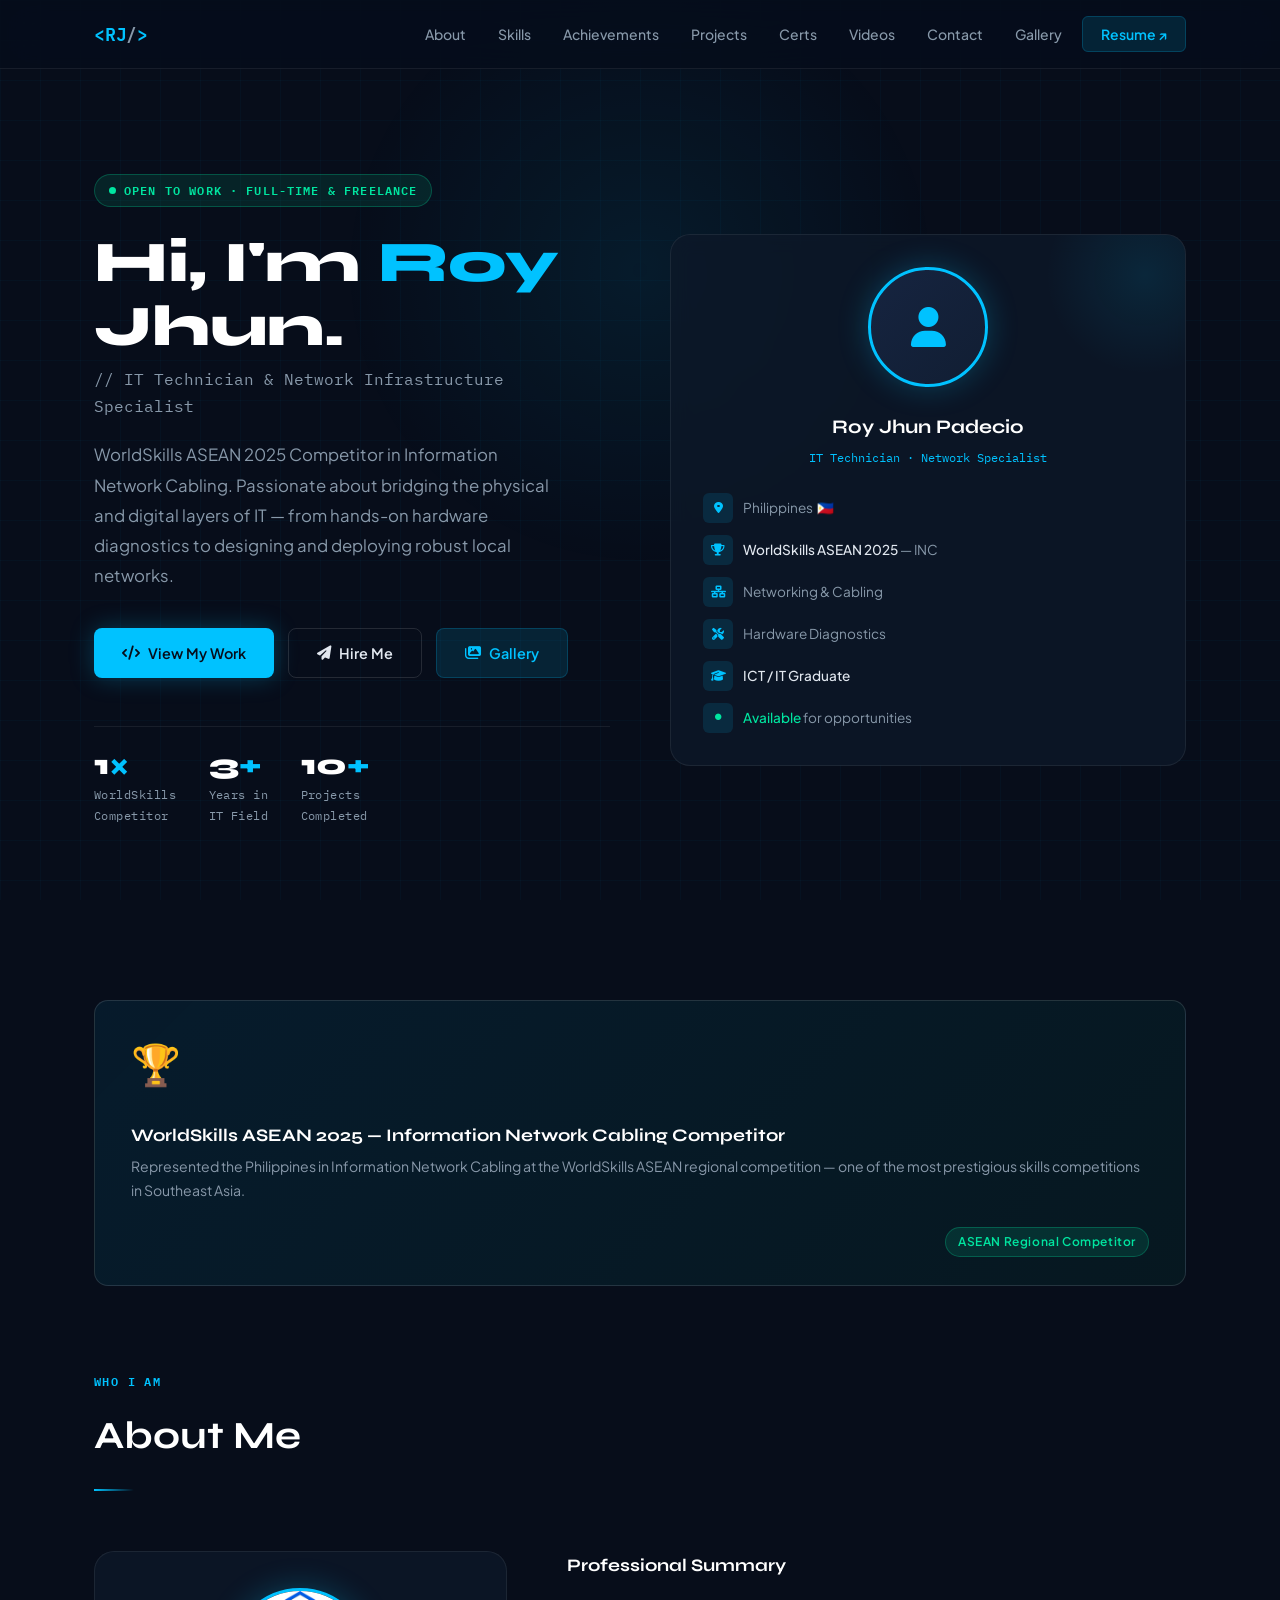
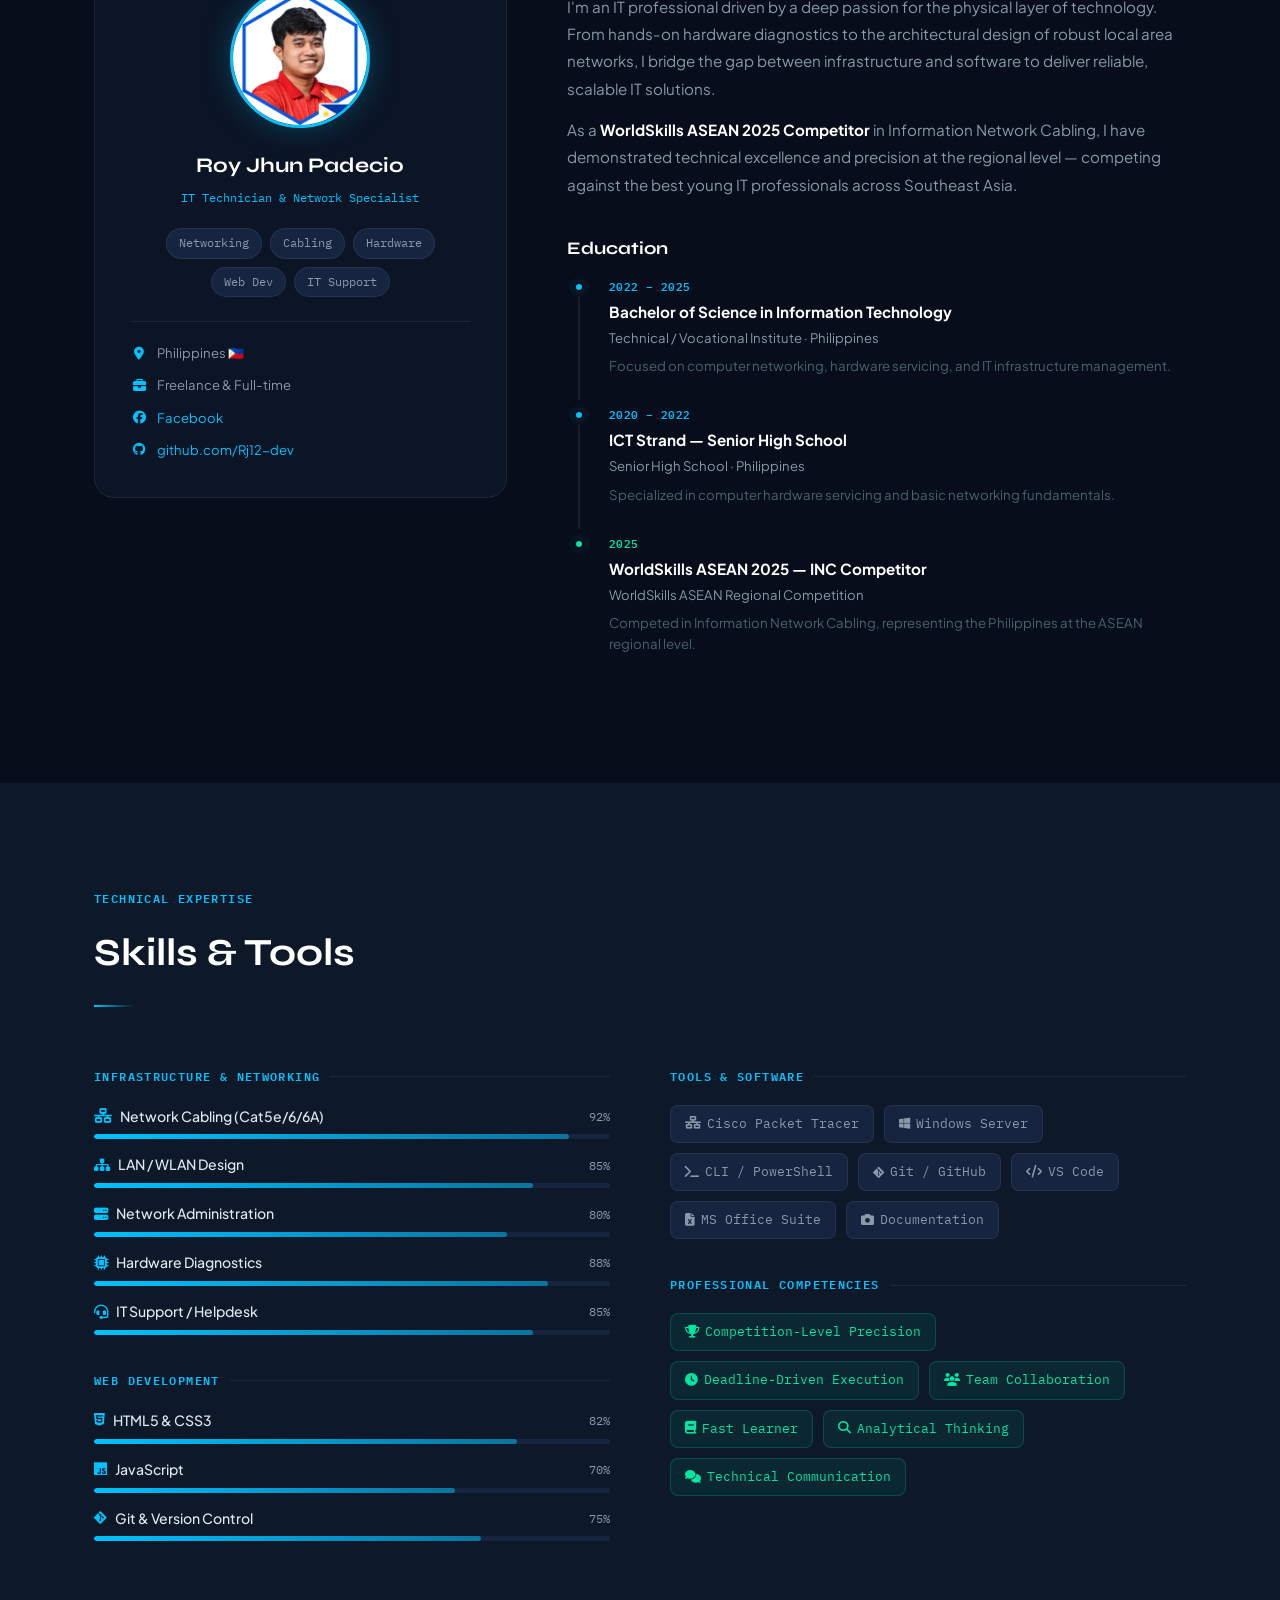
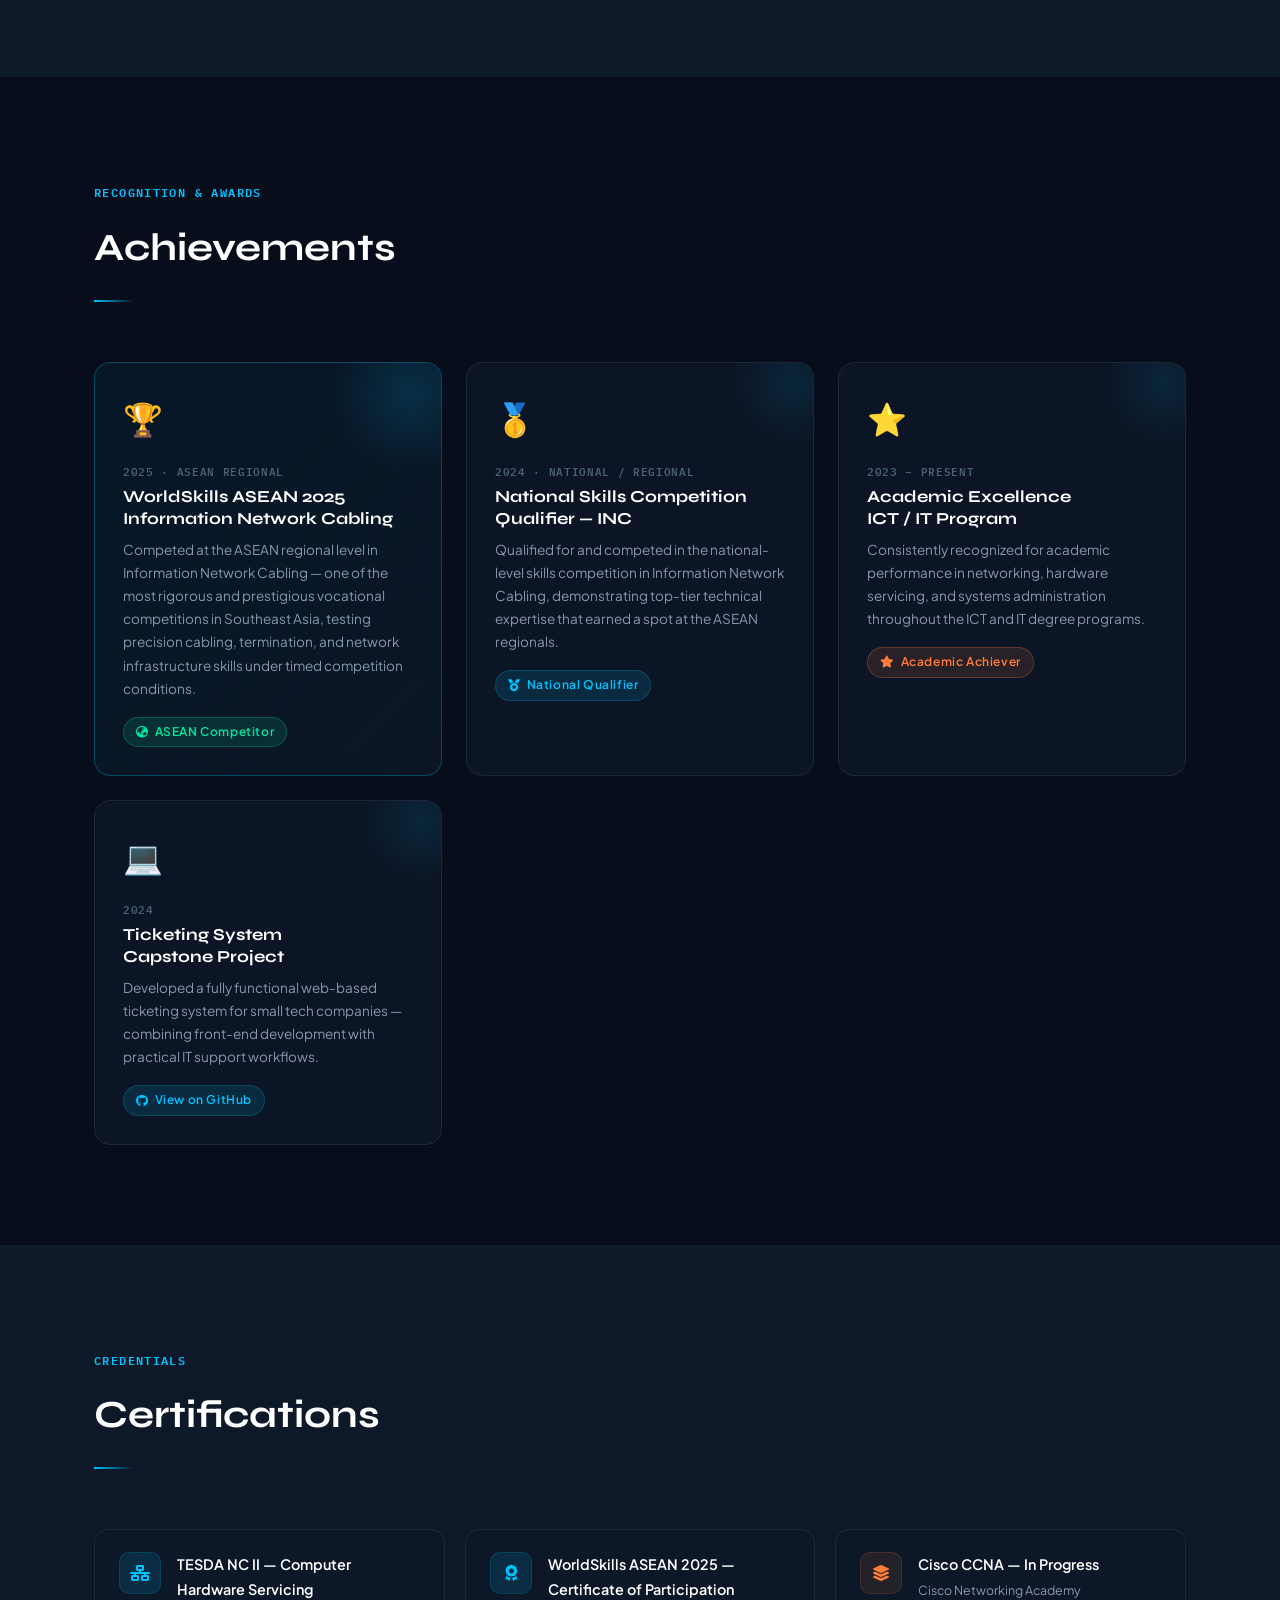
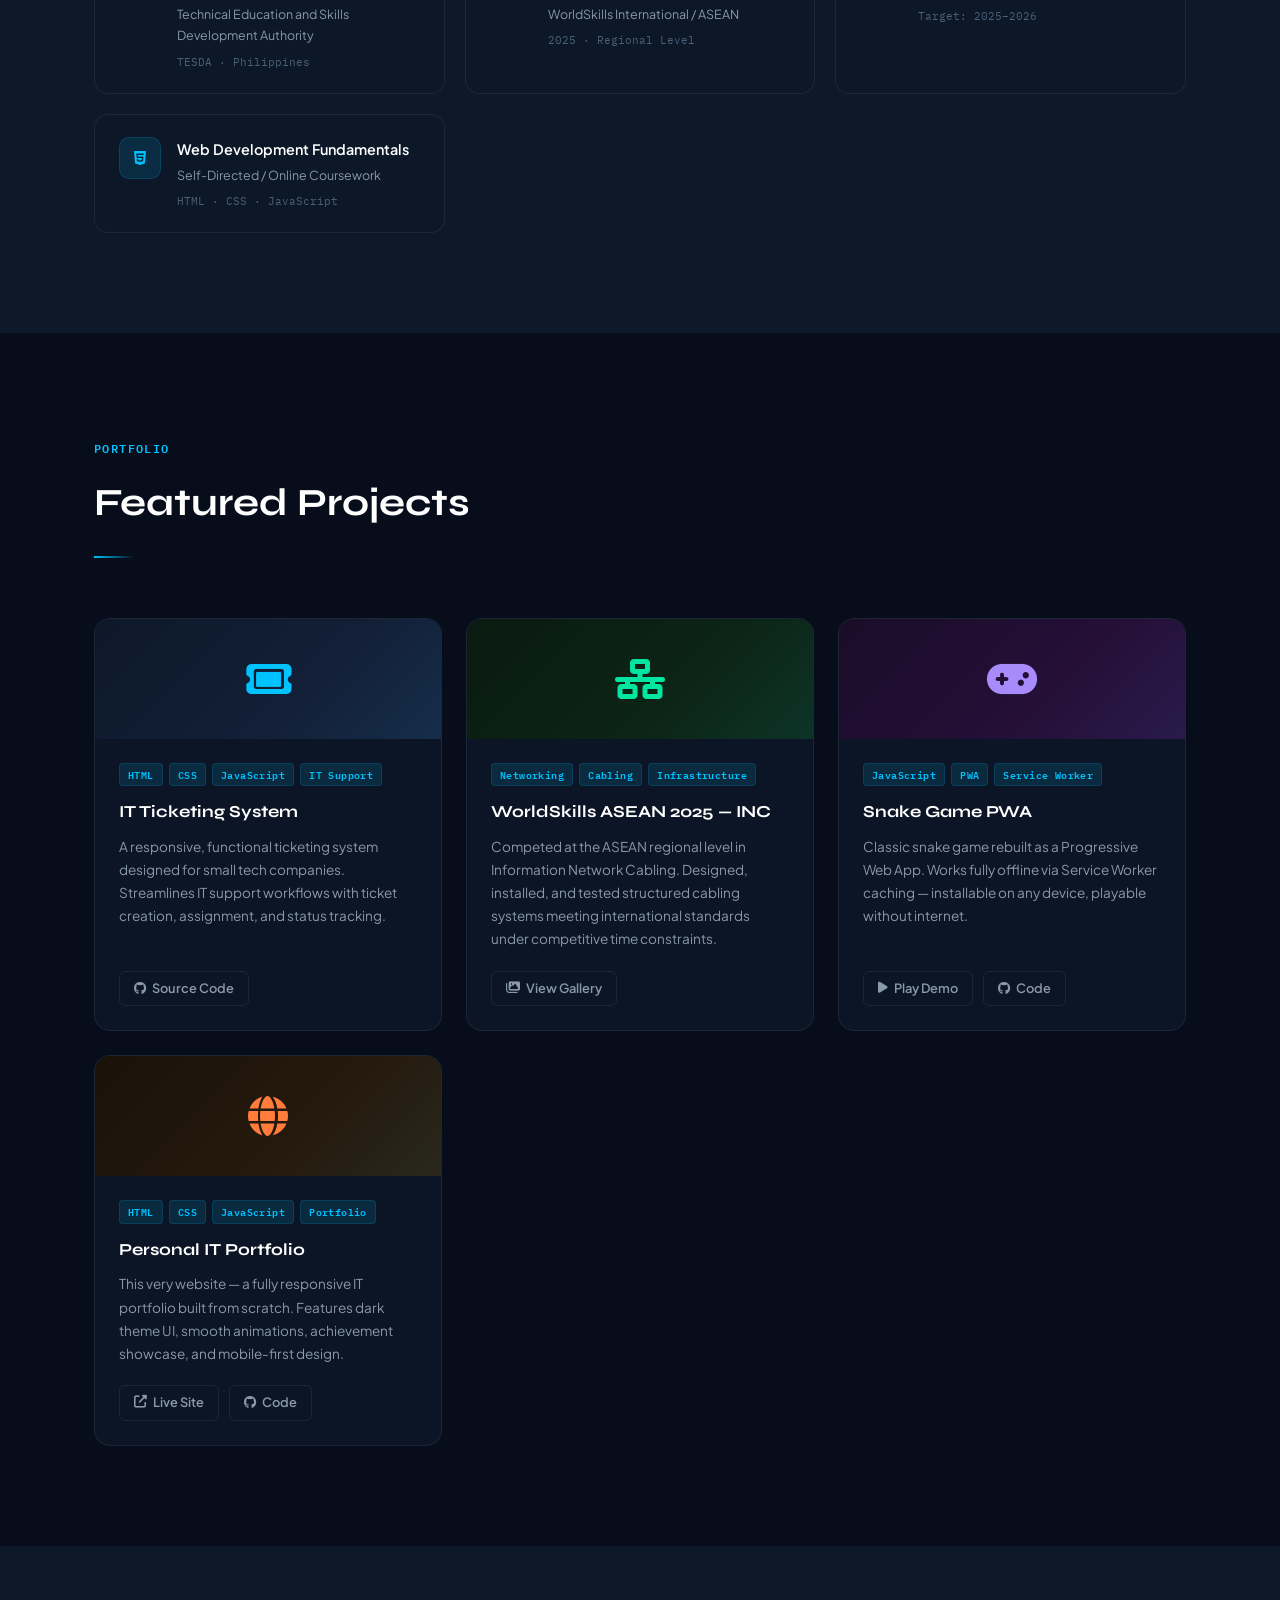
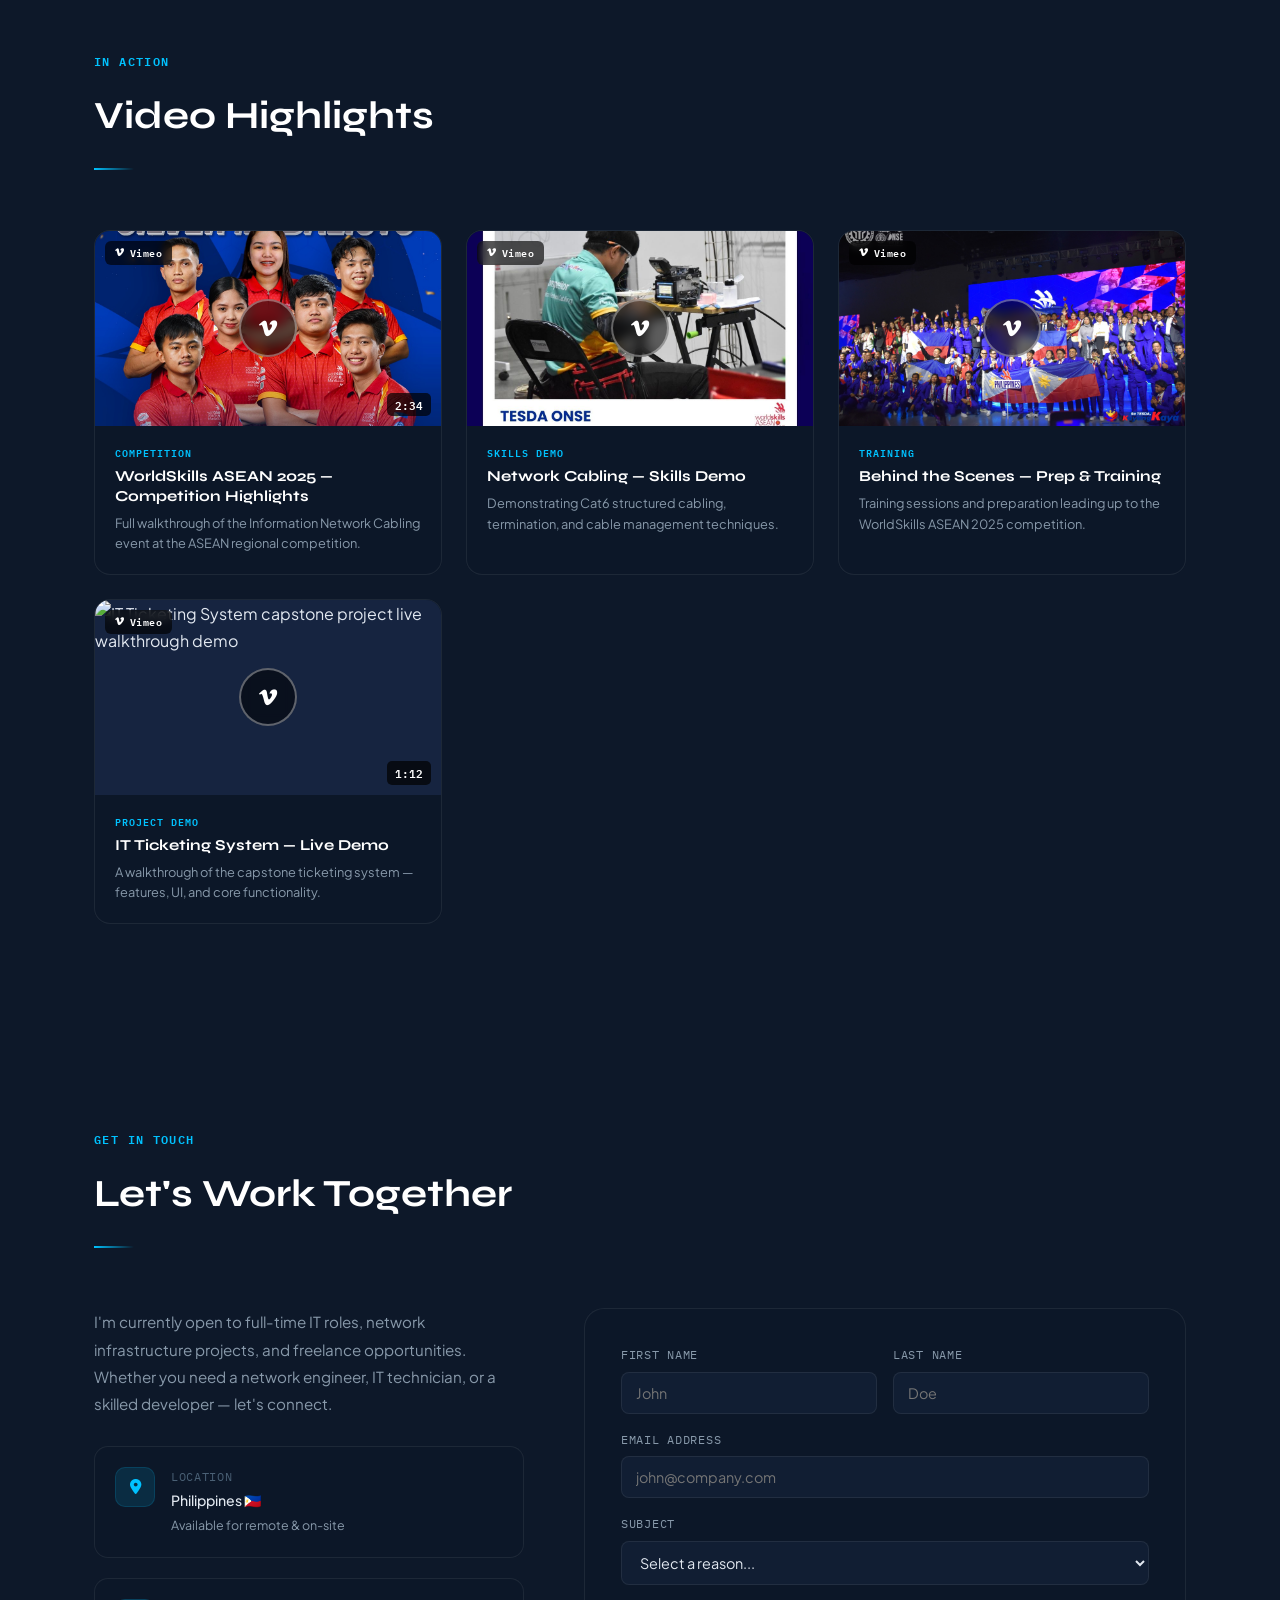
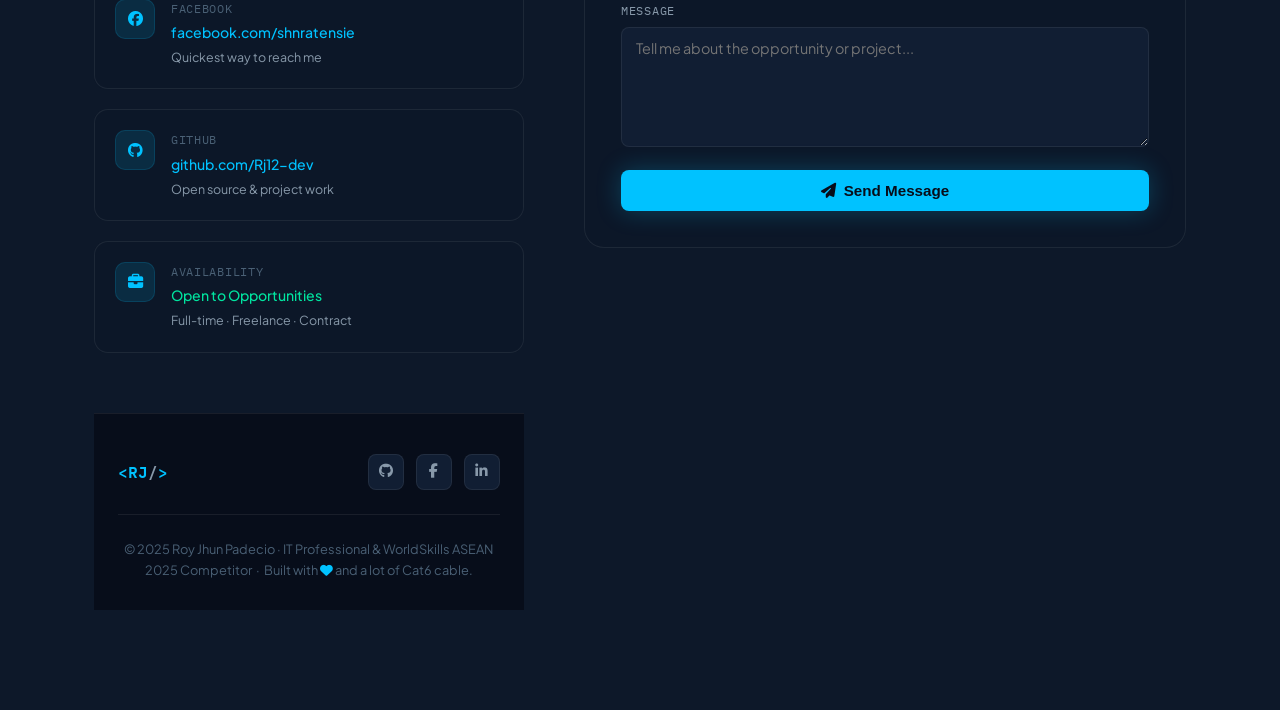
==== commit f87695af: "index.html" ====
--- a/index.html
+++ b/index.html
@@ -67,10 +67,10 @@
         <div>
           <div class="hero-card">
             <div class="hero-avatar-placeholder">
-              <!-- Replace with: <img src="assets/images/picture.jpg" alt="Roy Juntilla" class="hero-avatar"> -->
+              <!-- Replace with: <img src="assets/images/picture.jpg" alt="Roy POgi" class="hero-avatar"> -->
               <i class="fas fa-user"></i>
             </div>
-            <div class="card-name">Roy Juntilla</div>
+            <div class="card-name">Roy Jhun Padecio</div>
             <div class="card-role font-mono">IT Technician · Network Specialist</div>
             <div class="card-meta">
               <div class="meta-row"><i class="fas fa-map-marker-alt"></i><div>Philippines &nbsp;<span>🇵🇭</span></div></div>
@@ -107,10 +107,10 @@
         <!-- Left: Profile card -->
         <div>
           <div class="about-card fade-up">
-            <img src="assets/images/picture.jpg" alt="Roy Juntilla" class="about-img"
+            <img src="assets/images/picture.jpg" alt="Roy pogi" class="about-img"
                  onerror="this.style.display='none';this.nextElementSibling.style.display='flex'">
             <div style="display:none;width:140px;height:140px;border-radius:50%;background:var(--navy-4);border:3px solid var(--blue);box-shadow:0 0 30px var(--blue-glow);margin:0 auto 20px;align-items:center;justify-content:center;font-size:2.5rem;color:var(--blue);"><i class="fas fa-user"></i></div>
-            <div class="about-name">Roy Juntilla</div>
+            <div class="about-name">Roy Jhun Padecio</div>
             <div class="about-role font-mono">IT Technician &amp; Network Specialist</div>
             <div class="about-tags">
               <span class="tag">Networking</span>
@@ -546,19 +546,23 @@
              e.g. https://www.youtube.com/watch?v=ABC123  →  data-src="ABC123"
              The thumbnail auto-loads from YouTube.
         ── -->
-        <div class="video-card fade-up" data-type="local">
+       <a href="https://vimeo.com/reviews/ffa2f196-2511-4c82-b1f6-c9dc14d7afaa/users/257336197/folders/29388401" 
+   target="_blank" 
+   rel="noopener noreferrer"
+   class="video-card fade-up" 
+   data-type="vimeo"
+   style="display: block; text-decoration: none; color: inherit;">
   <div class="video-thumb">
-    <video controls width="100%" poster="assets/images/thumbnail.jpg">
-      <source src="https://vimeo.com/reviews/ffa2f196-2511-4c82-b1f6-c9dc14d7afaa/users/257336197/folders/29388401" type="video/mp4">
-      Your browser does not support the video tag.
-    </video>
+    <img src="assets/images/thumbnail.jpg" alt="Network Cabling Skills Demo - Cat6 structured cabling and termination">
+    <div class="play-btn"><i class="fab fa-vimeo-v"></i></div>
+    <div class="video-badge video-badge--vimeo"><i class="fab fa-vimeo-v"></i> Vimeo</div>
   </div>
   <div class="video-info">
     <div class="video-cat">Skills Demo</div>
     <div class="video-title">Network Cabling — Skills Demo</div>
     <div class="video-desc">Demonstrating Cat6 structured cabling, termination, and cable management techniques.</div>
   </div>
-</div>
+</a>
 
         <!-- ── FACEBOOK VIDEO CARD ──
              Replace data-src with the FULL Facebook video page URL
@@ -669,48 +673,48 @@
             </div>
           </div>
         </div>
-
-        <div class="contact-form-wrap fade-up">
-          <form action="#" method="POST">
-            <div class="form-row">
-              <div class="form-group">
-                <label for="fname">First Name</label>
-                <input type="text" id="fname" placeholder="John" required>
-              </div>
-              <div class="form-group">
-                <label for="lname">Last Name</label>
-                <input type="text" id="lname" placeholder="Doe" required>
-              </div>
-            </div>
-            <div class="form-group">
-              <label for="email">Email Address</label>
-              <input type="email" id="email" placeholder="john@company.com" required>
-            </div>
-            <div class="form-group">
-              <label for="subject">Subject</label>
-              <select id="subject">
-                <option value="">Select a reason...</option>
-                <option>Job Opportunity</option>
-                <option>Freelance Project</option>
-                <option>Network Infrastructure</option>
-                <option>IT Support &amp; Consulting</option>
-                <option>Collaboration</option>
-                <option>Other</option>
-              </select>
-            </div>
-            <div class="form-group">
-              <label for="message">Message</label>
-              <textarea id="message" placeholder="Tell me about the opportunity or project..." required></textarea>
-            </div>
-            <button type="submit" class="btn btn-primary" style="width:100%;justify-content:center;font-size:0.95rem;">
-              <i class="fas fa-paper-plane"></i> Send Message
-            </button>
-          </form>
-        </div>
-      </div>
-    </div>
-  </section>
-
+<div class="contact-form-wrap fade-up">
+  <form action="https://formspree.io/f/mqejwoyl" method="POST">
+    
+    <div class="form-row">
+      <div class="form-group">
+        <label for="fname">First Name</label>
+        <input type="text" id="fname" name="first_name" placeholder="John" required>
+      </div>
+      <div class="form-group">
+        <label for="lname">Last Name</label>
+        <input type="text" id="lname" name="last_name" placeholder="Doe" required>
+      </div>
+    </div>
+
+    <div class="form-group">
+      <label for="email">Email Address</label>
+      <input type="email" id="email" name="email" placeholder="john@company.com" required>
+    </div>
+
+    <div class="form-group">
+      <label for="subject">Subject</label>
+      <select id="subject" name="subject" required>
+        <option value="">Select a reason...</option>
+        <option value="Job Opportunity">Job Opportunity</option>
+        <option value="Freelance Project">Freelance Project</option>
+        <option value="Network Infrastructure">Network Infrastructure</option>
+        <option value="IT Support & Consulting">IT Support &amp; Consulting</option>
+        <option value="Collaboration">Collaboration</option>
+        <option value="Other">Other</option>
+      </select>
+    </div>
+
+    <div class="form-group">
+      <label for="message">Message</label>
+      <textarea id="message" name="message" placeholder="Tell me about the opportunity or project..." required></textarea>
+    </div>
+
+    <button type="submit" class="btn btn-primary" style="width:100%;justify-content:center;font-size:0.95rem;">
+      <i class="fas fa-paper-plane"></i> Send Message
+    </button>
+  </form>
+</div>
   <!-- ===== FOOTER ===== -->
   <footer>
     <div class="container">
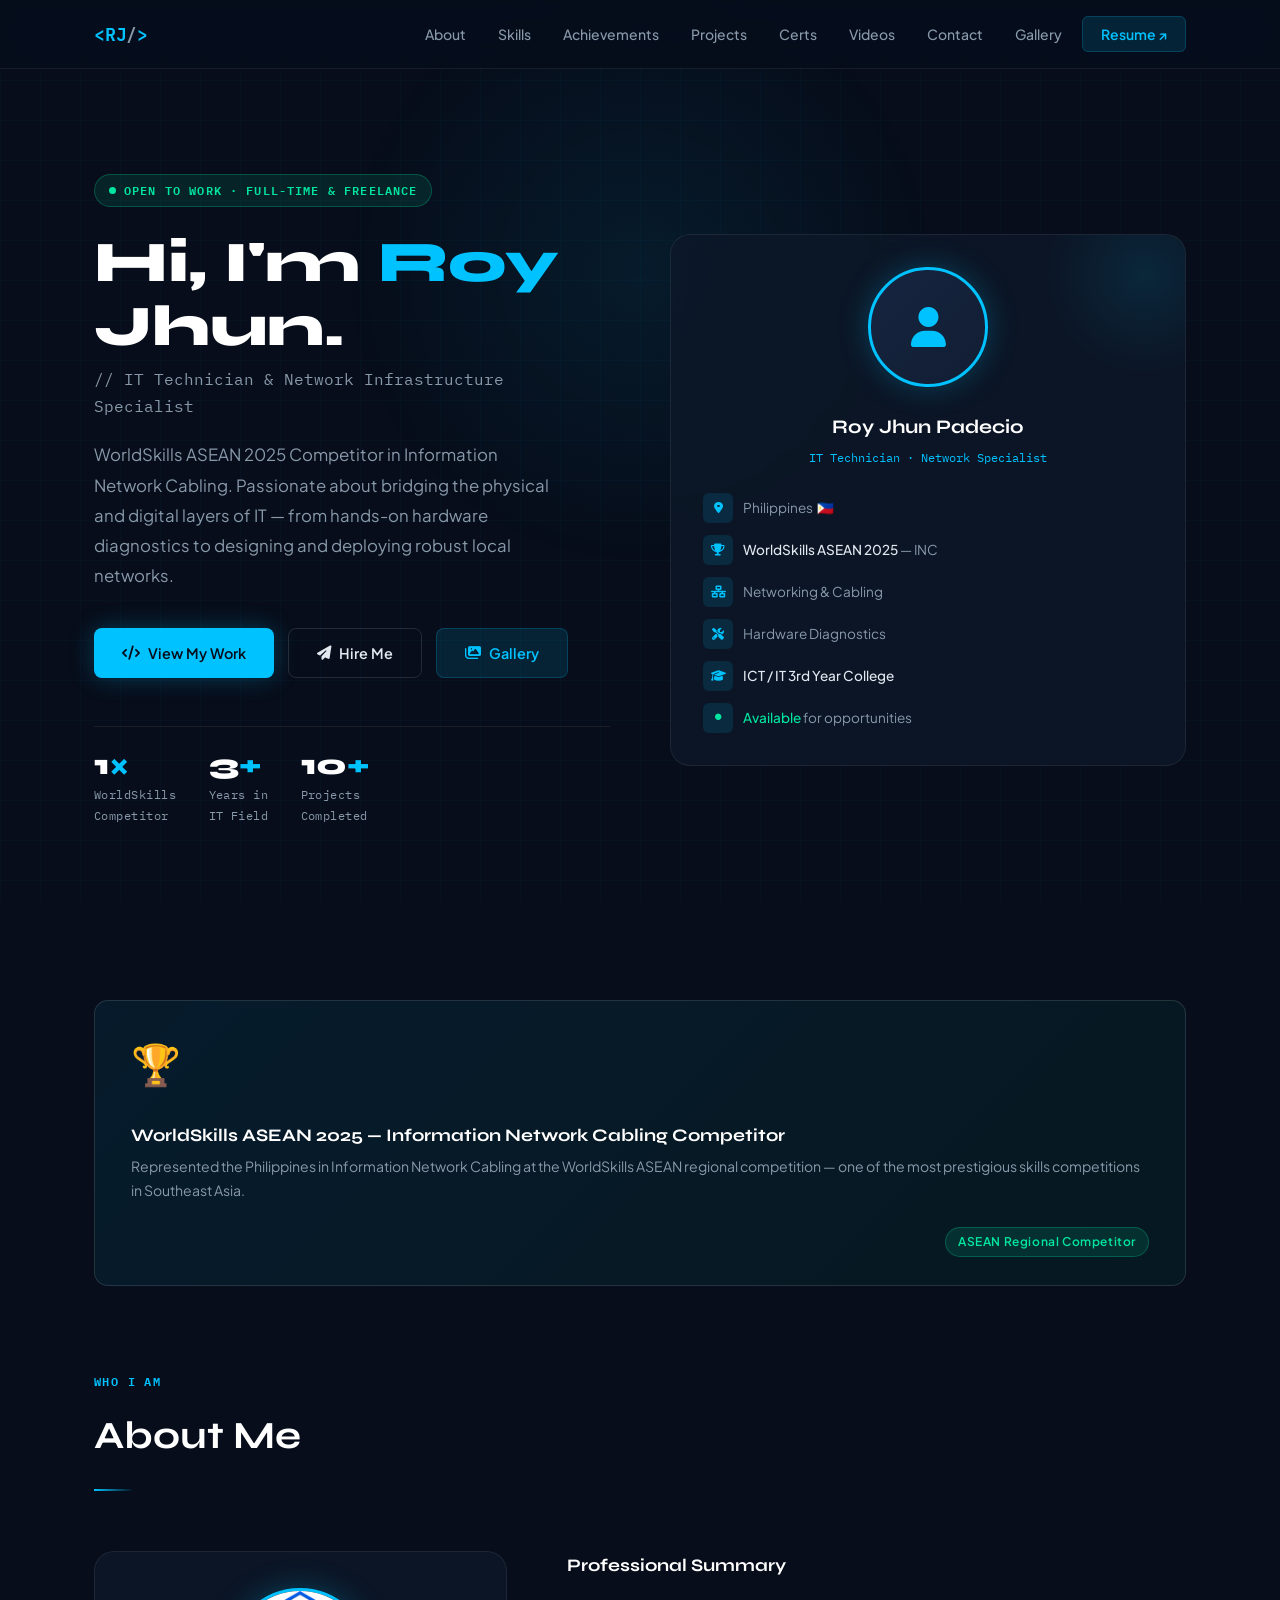
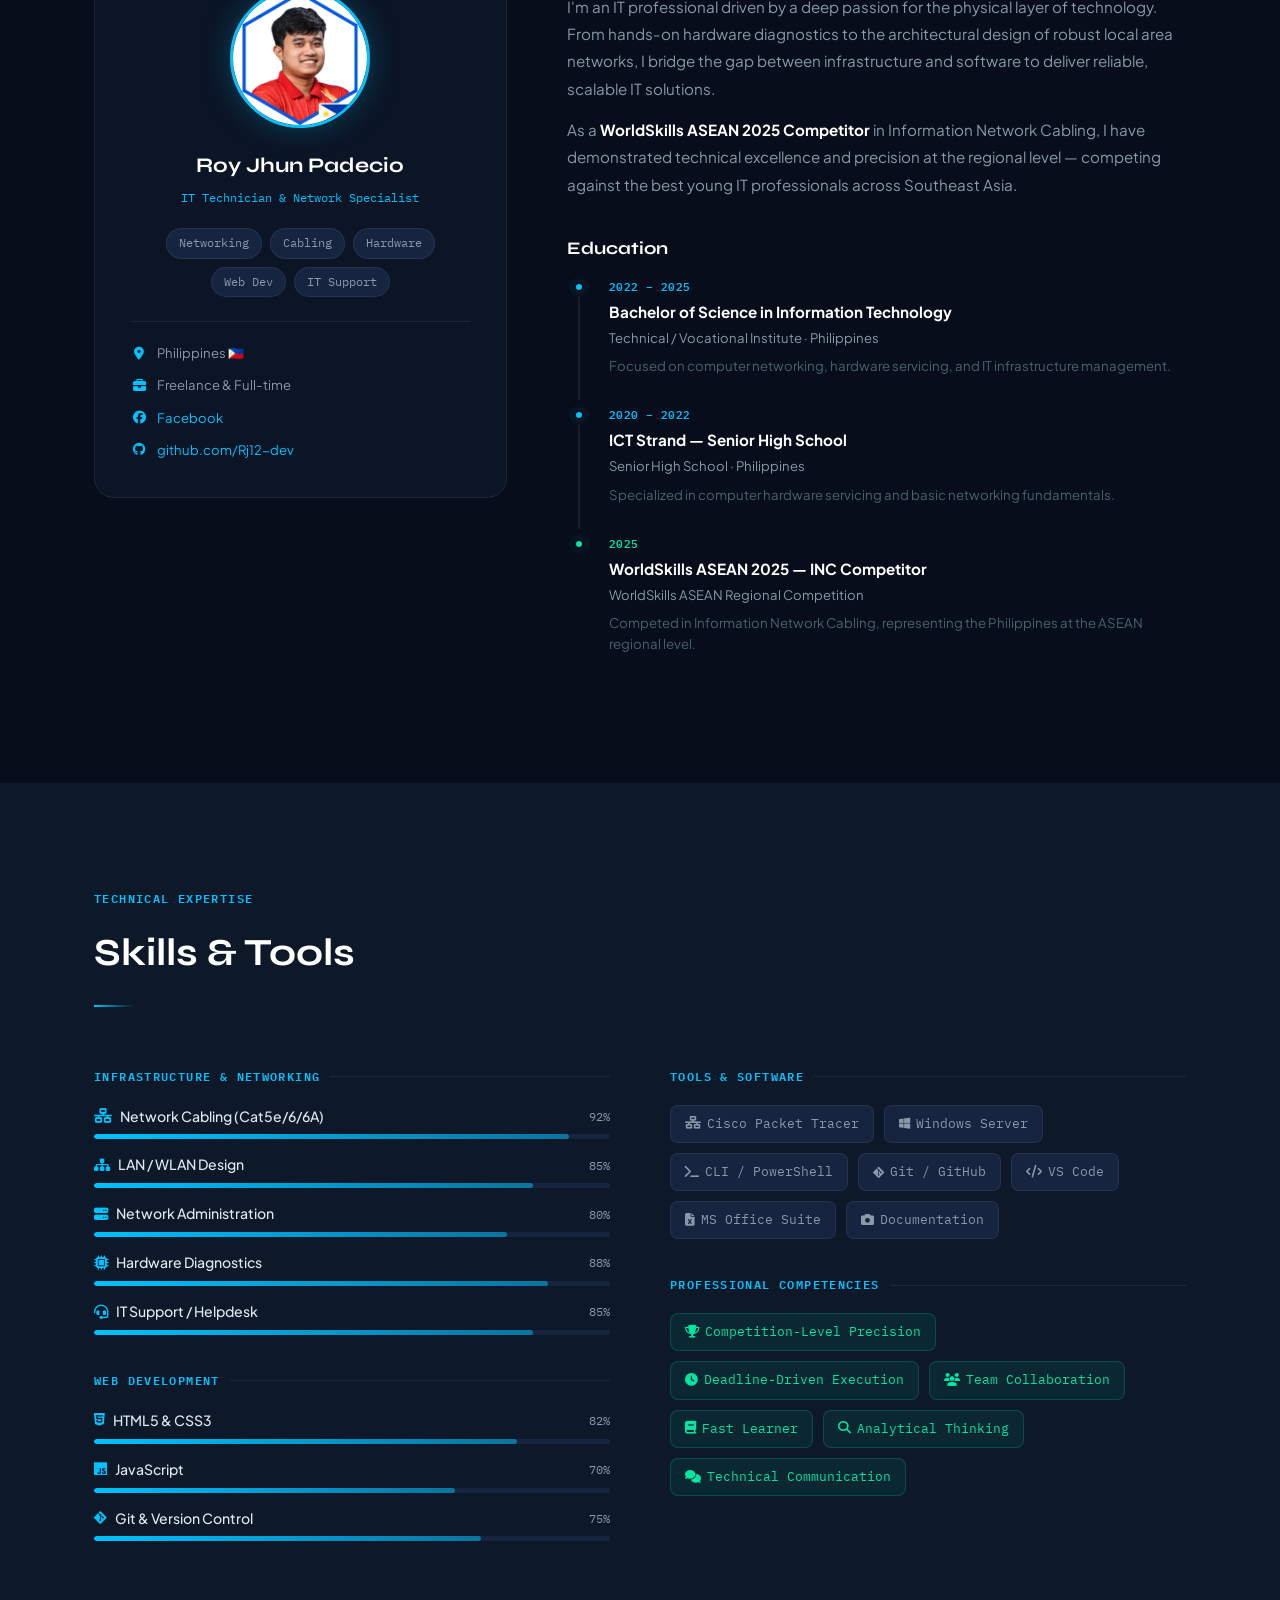
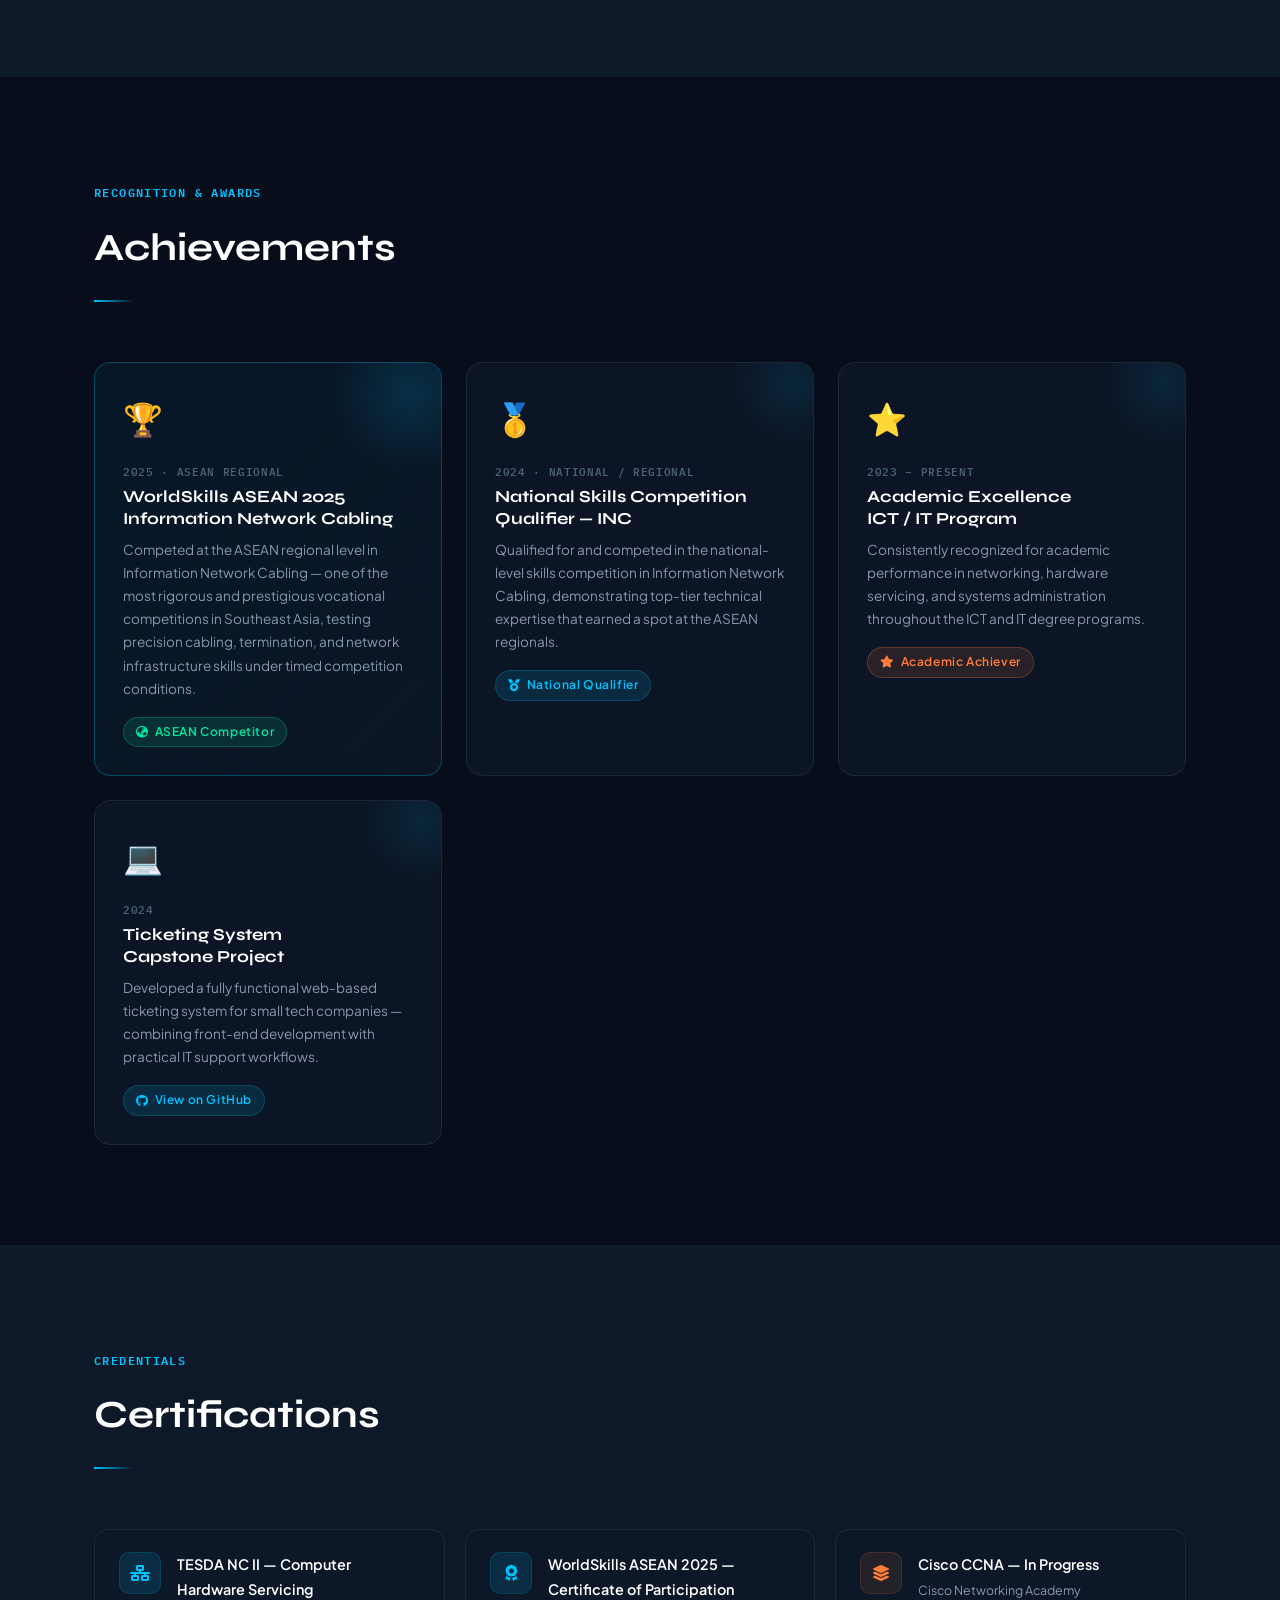
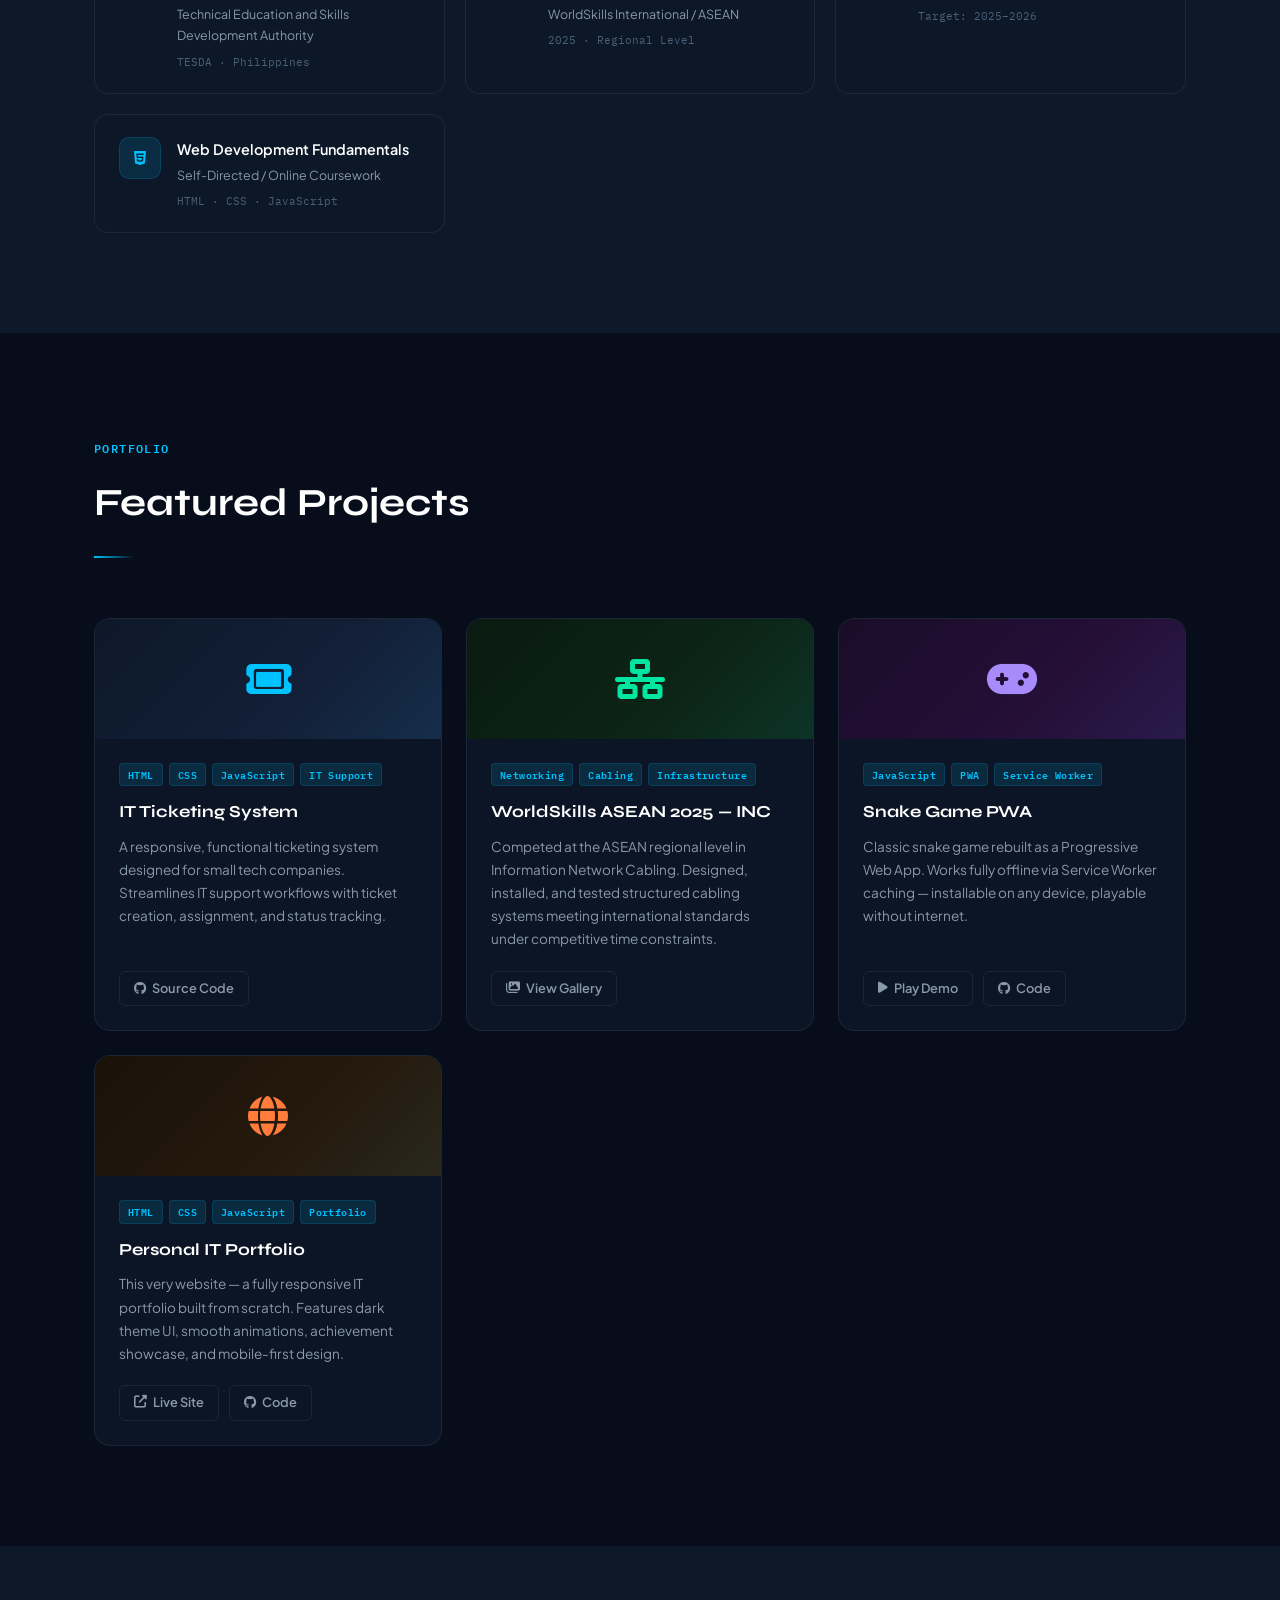
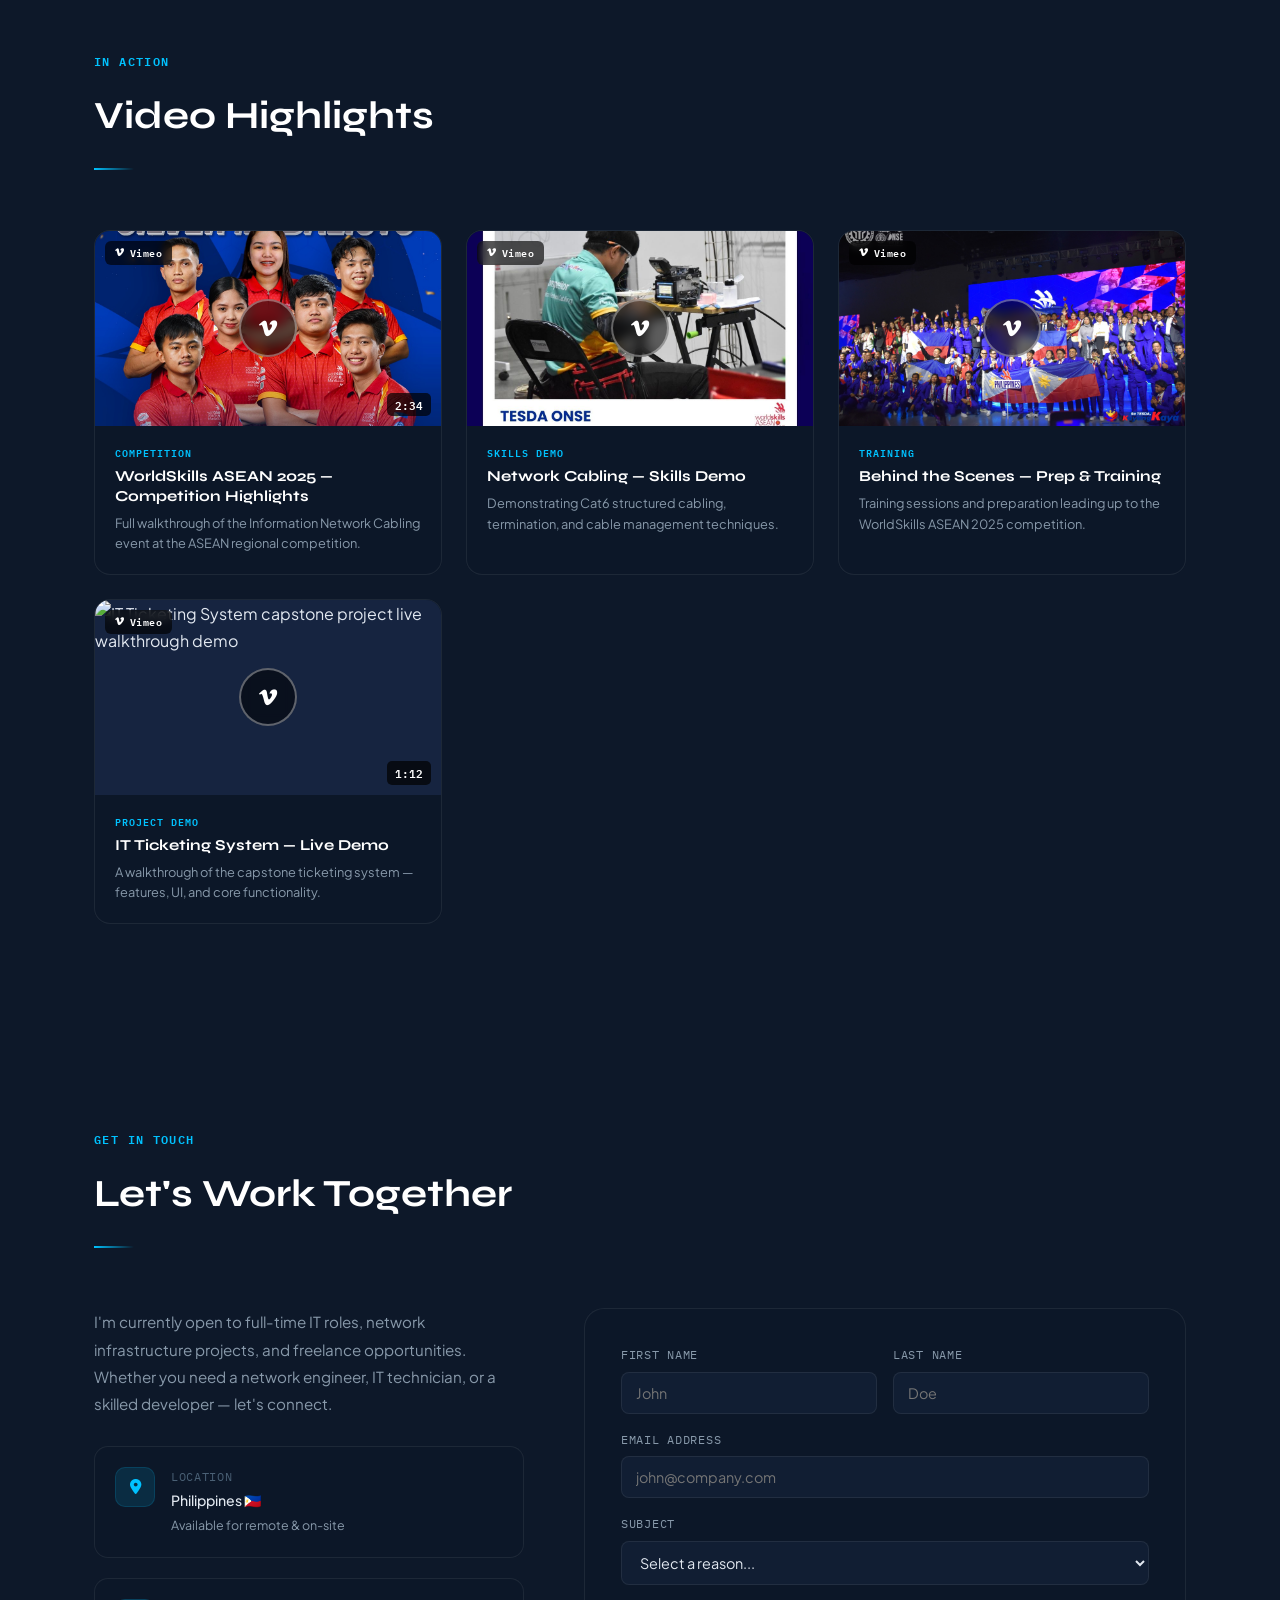
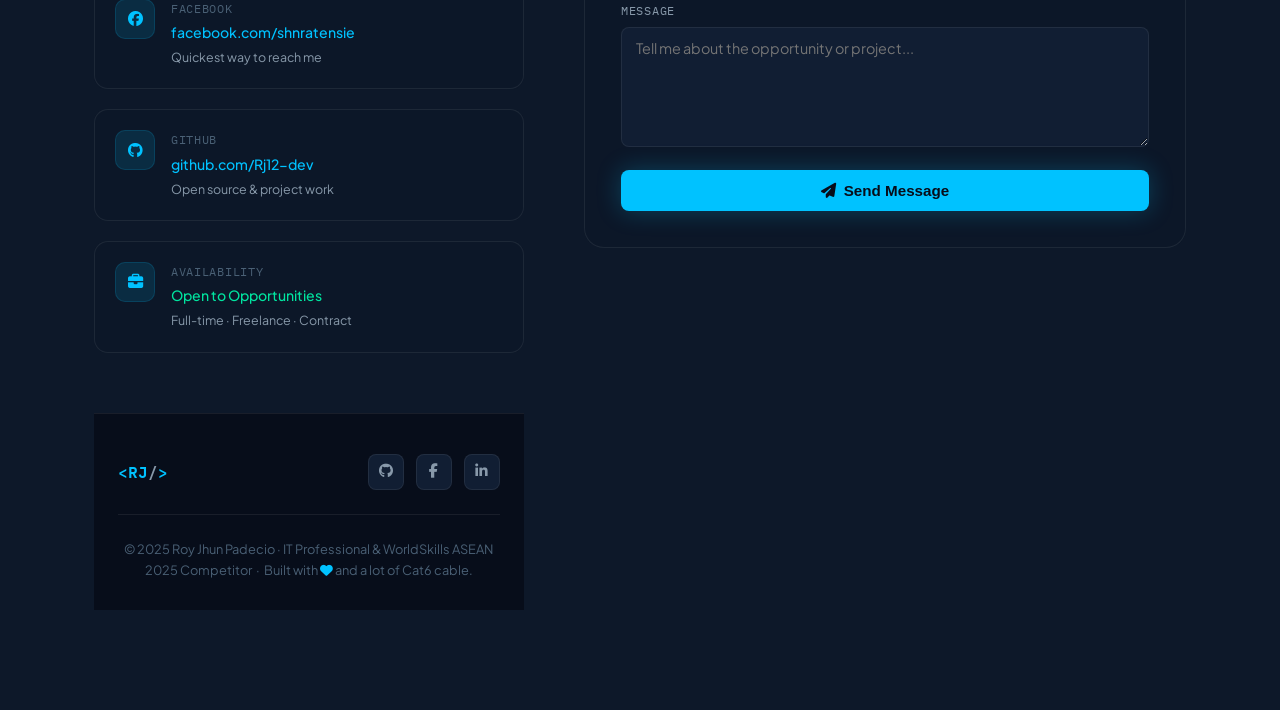
==== commit ccae7cd7: "Update index.html" ====
--- a/index.html
+++ b/index.html
@@ -77,7 +77,7 @@
               <div class="meta-row"><i class="fas fa-trophy"></i><div><span>WorldSkills ASEAN 2025</span> — INC</div></div>
               <div class="meta-row"><i class="fas fa-network-wired"></i><div>Networking &amp; Cabling</div></div>
               <div class="meta-row"><i class="fas fa-tools"></i><div>Hardware Diagnostics</div></div>
-              <div class="meta-row"><i class="fas fa-graduation-cap"></i><div><span>ICT / IT Graduate</span></div></div>
+              <div class="meta-row"><i class="fas fa-graduation-cap"></i><div><span>ICT / IT 3rd Year College</span></div></div>
               <div class="meta-row"><i class="fas fa-circle" style="color:var(--green);font-size:0.4rem;"></i><div><span style="color:var(--green);">Available</span> for opportunities</div></div>
             </div>
           </div>
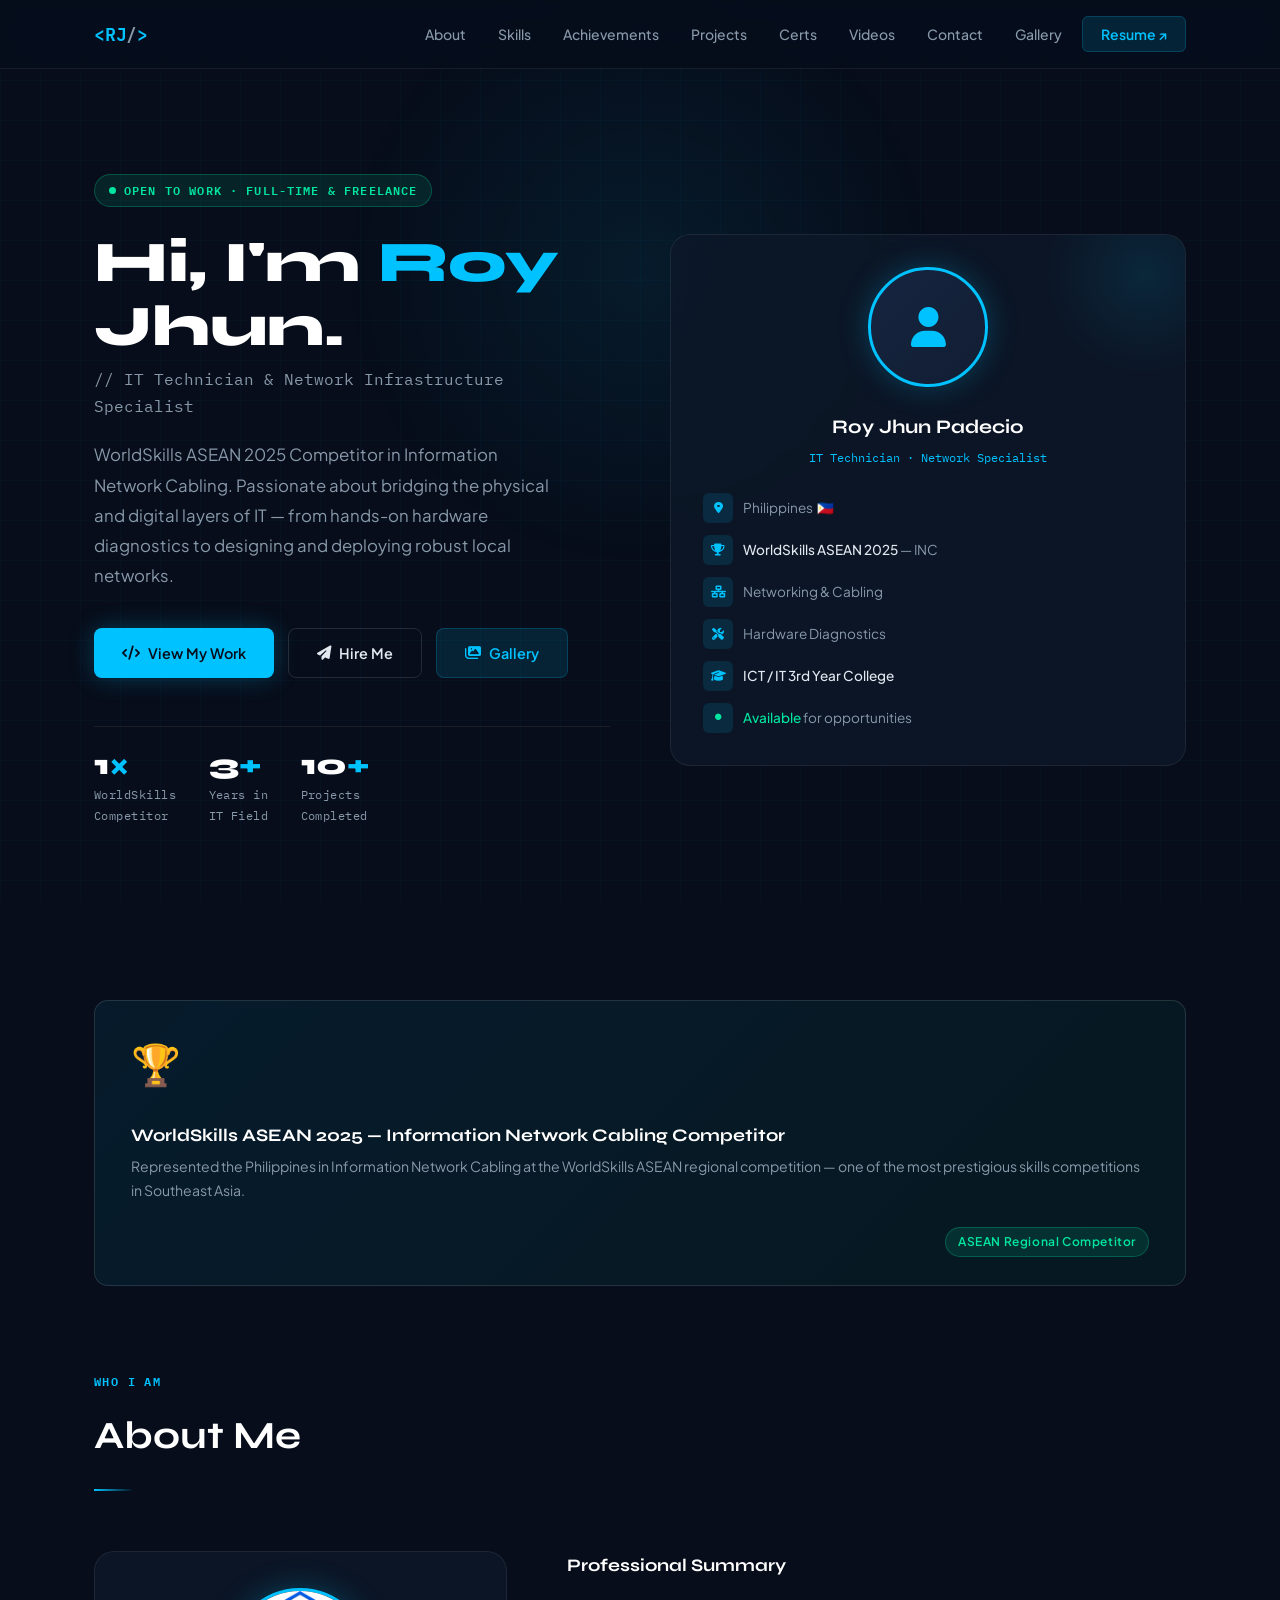
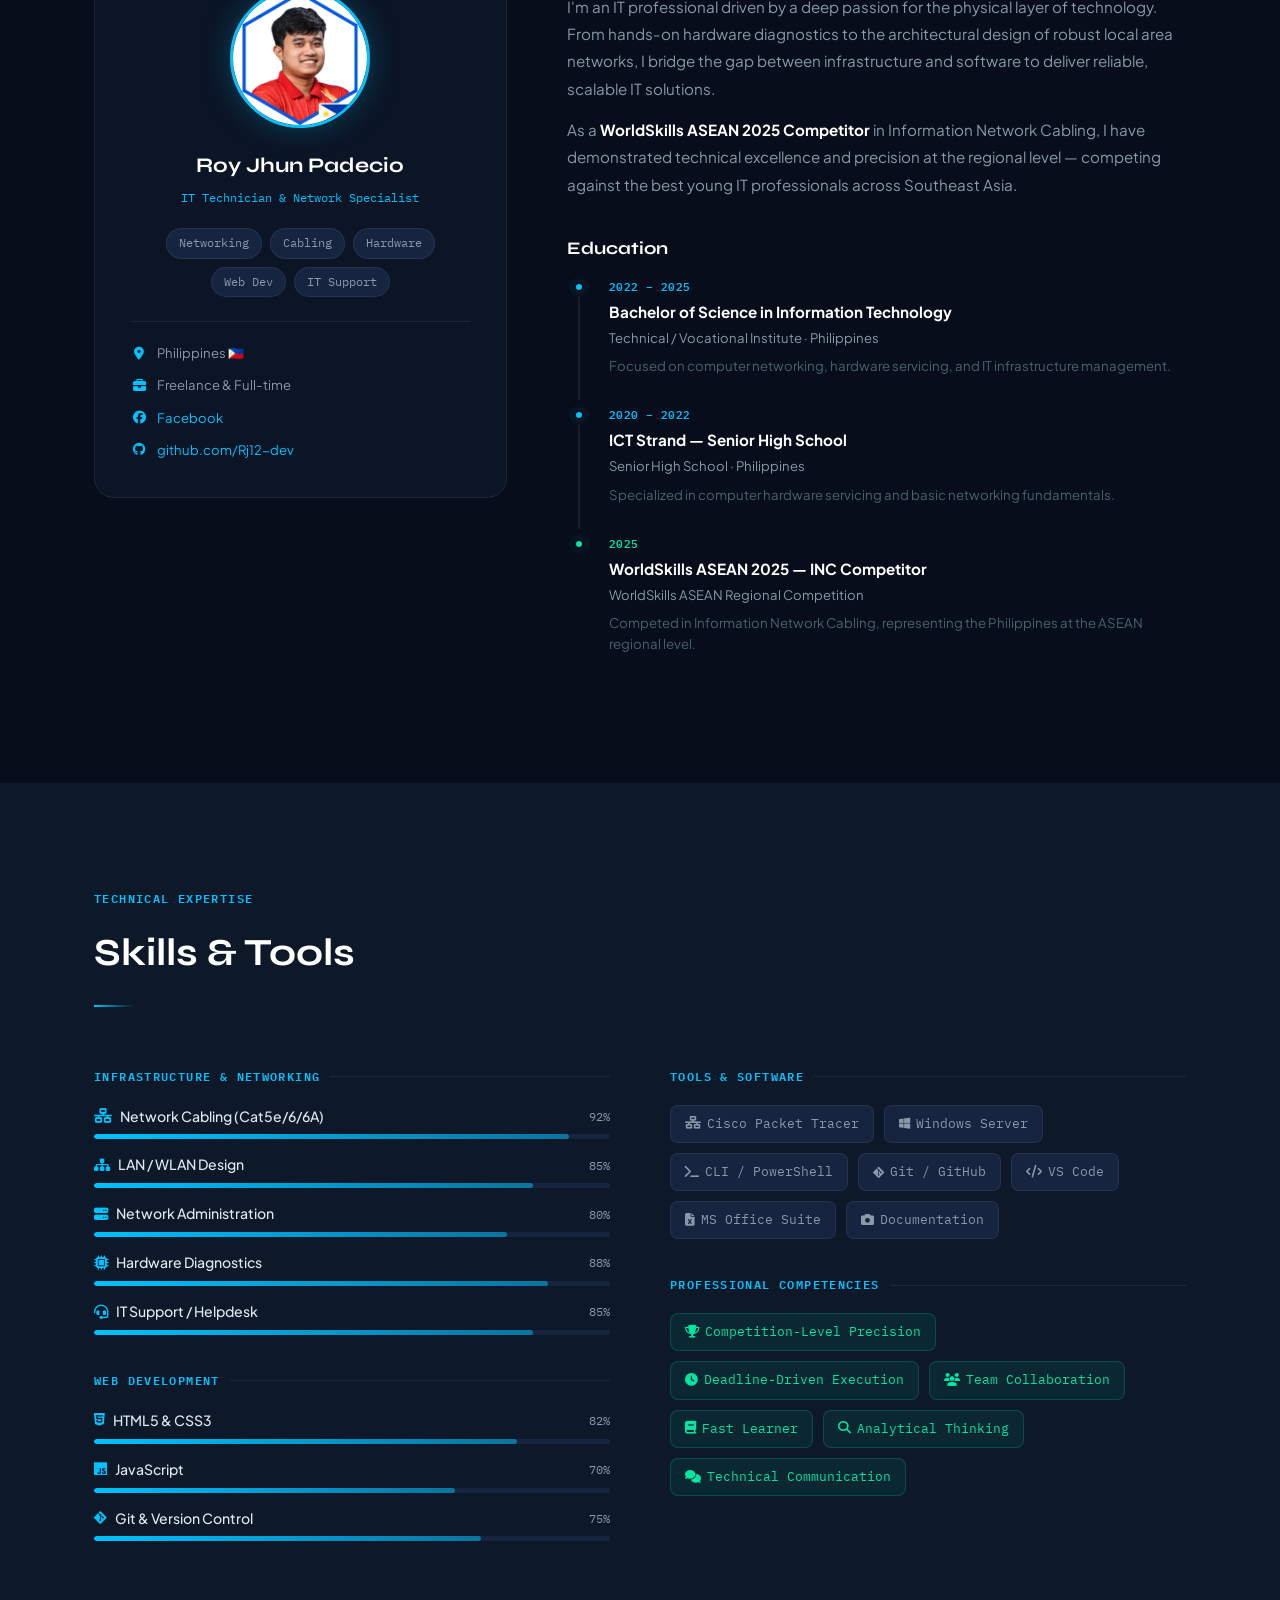
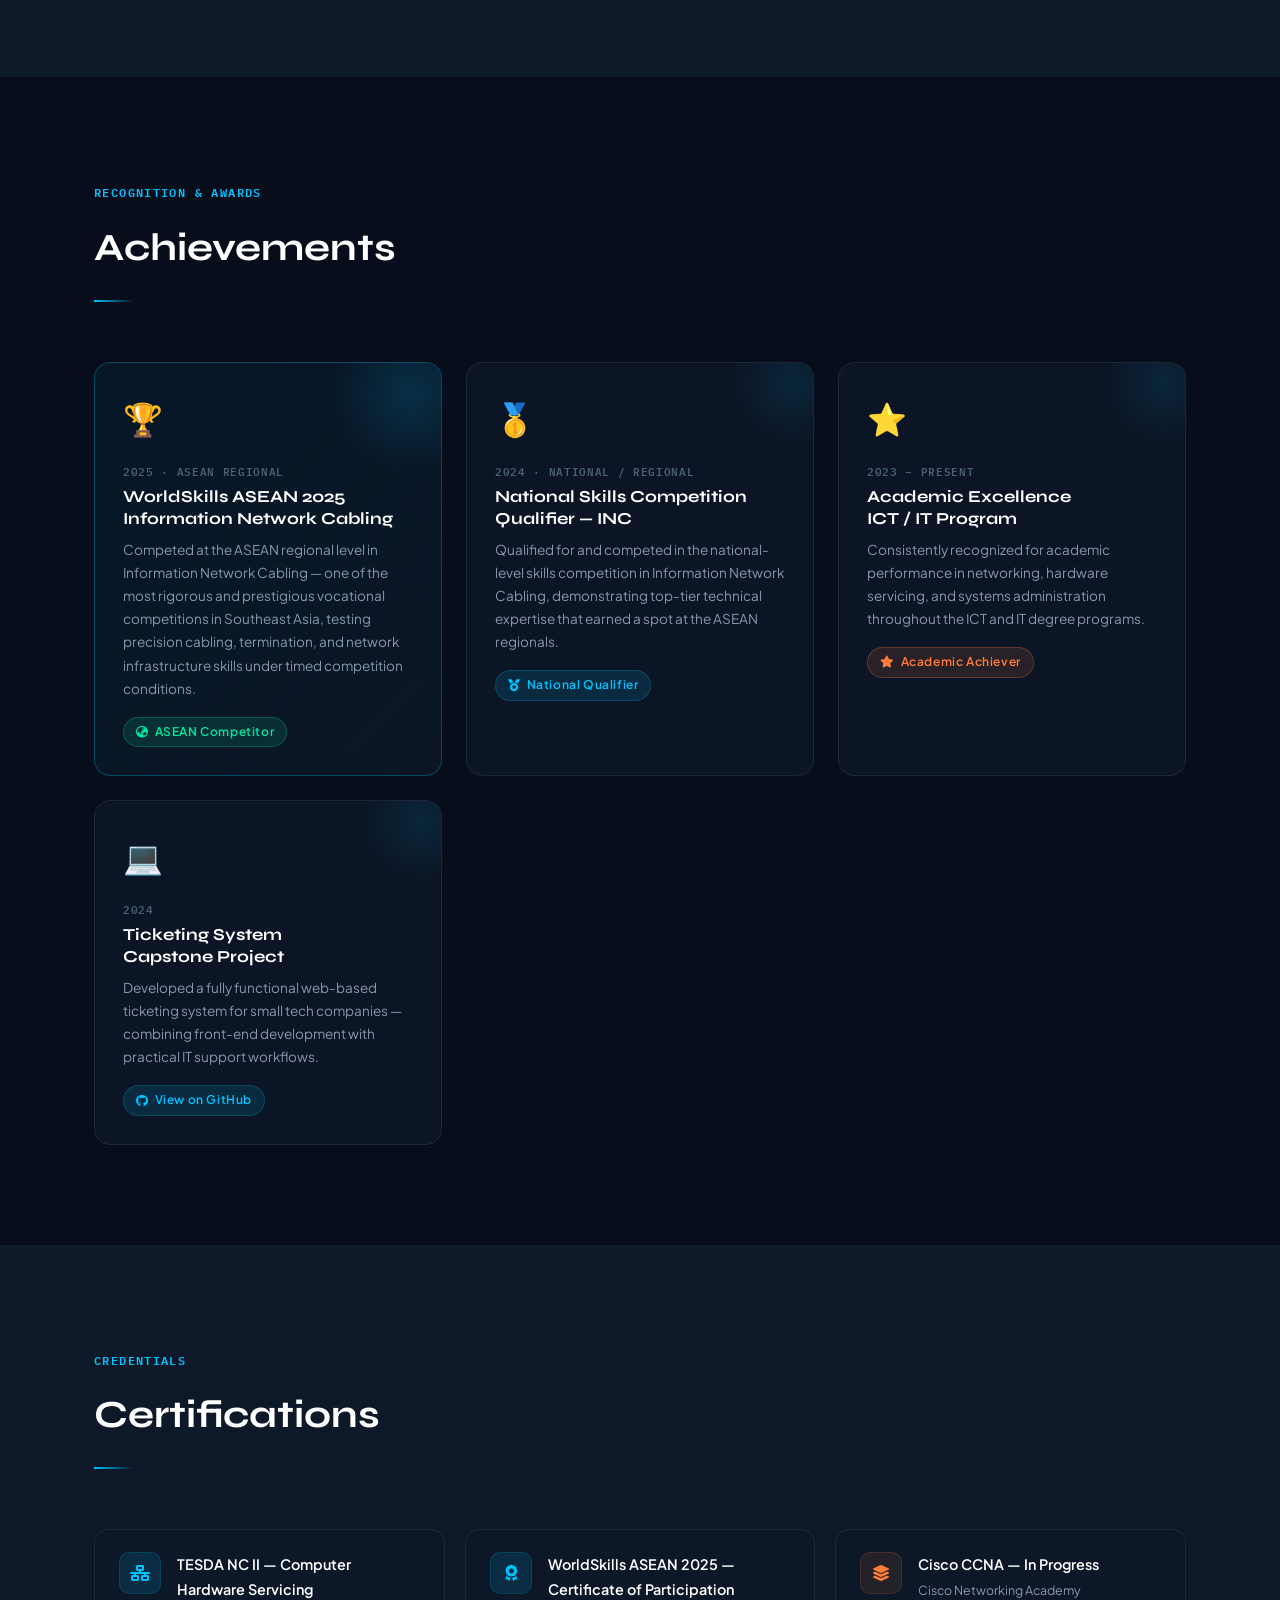
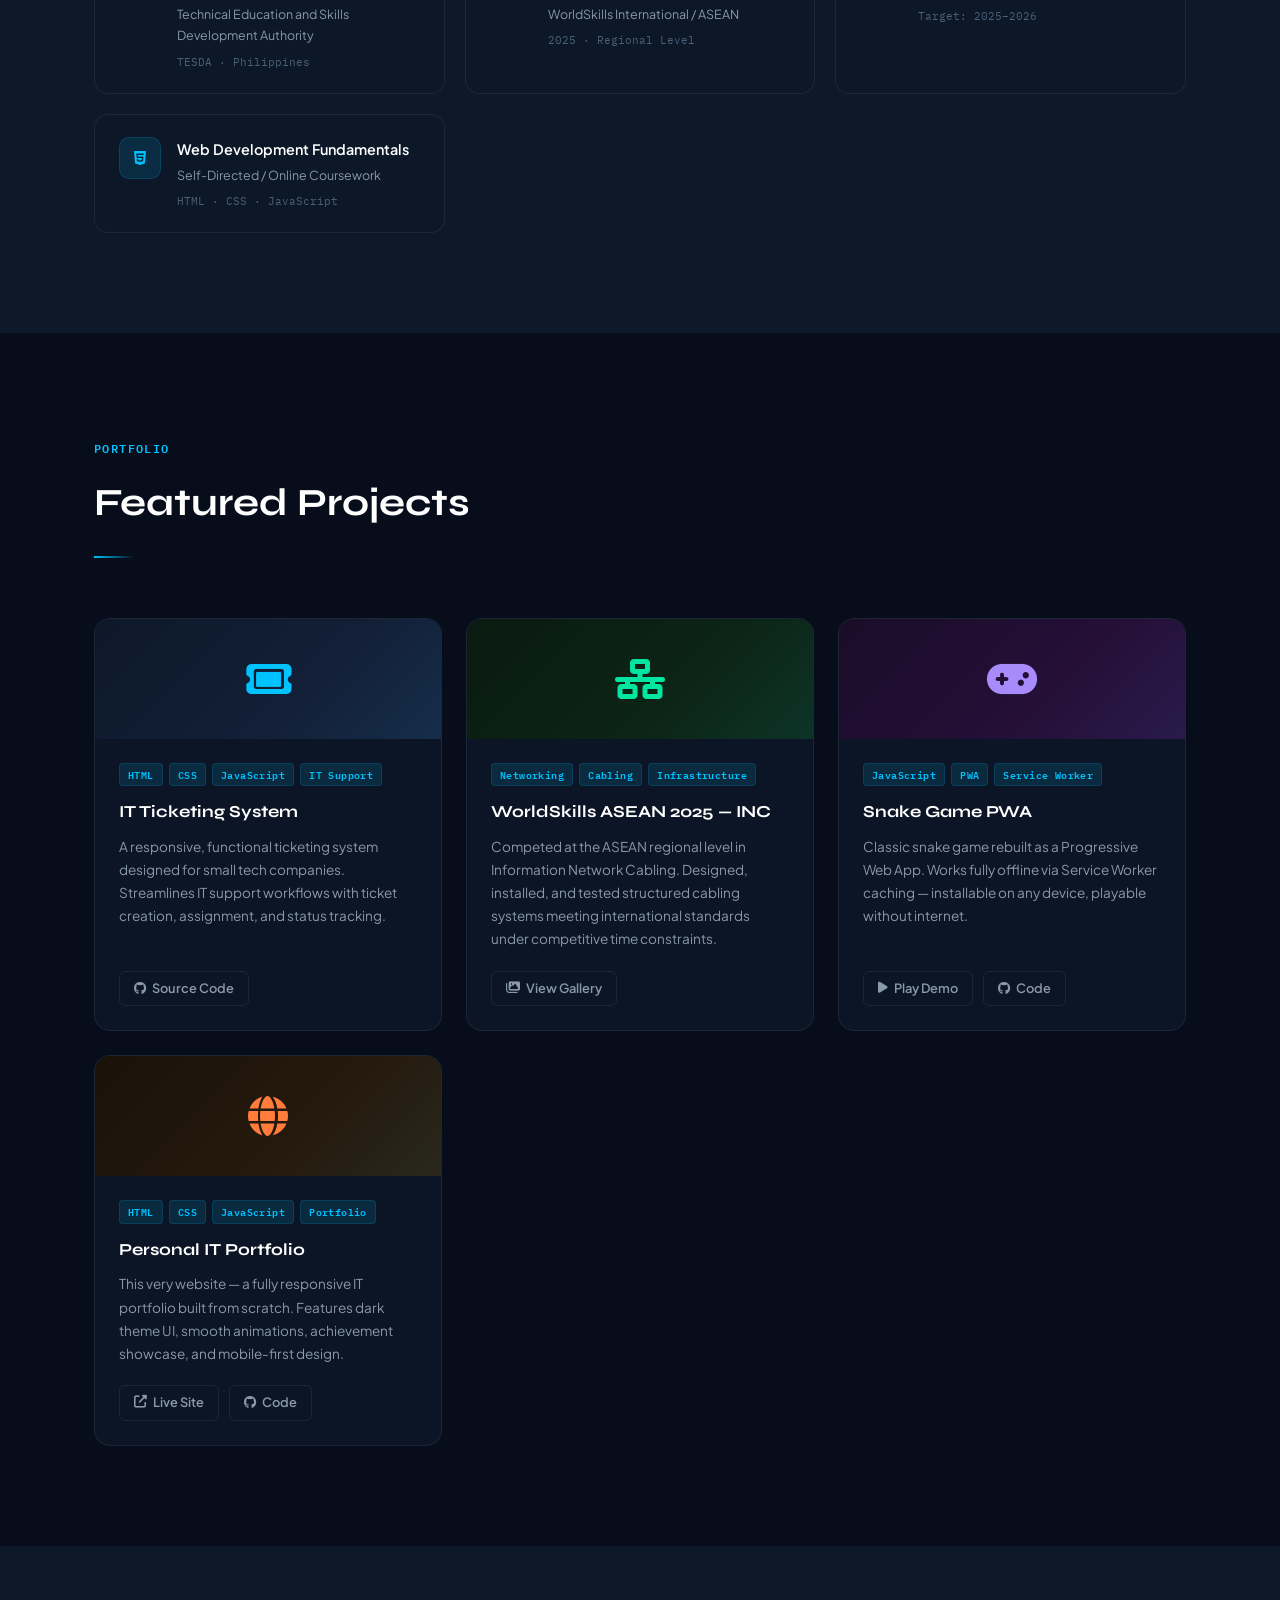
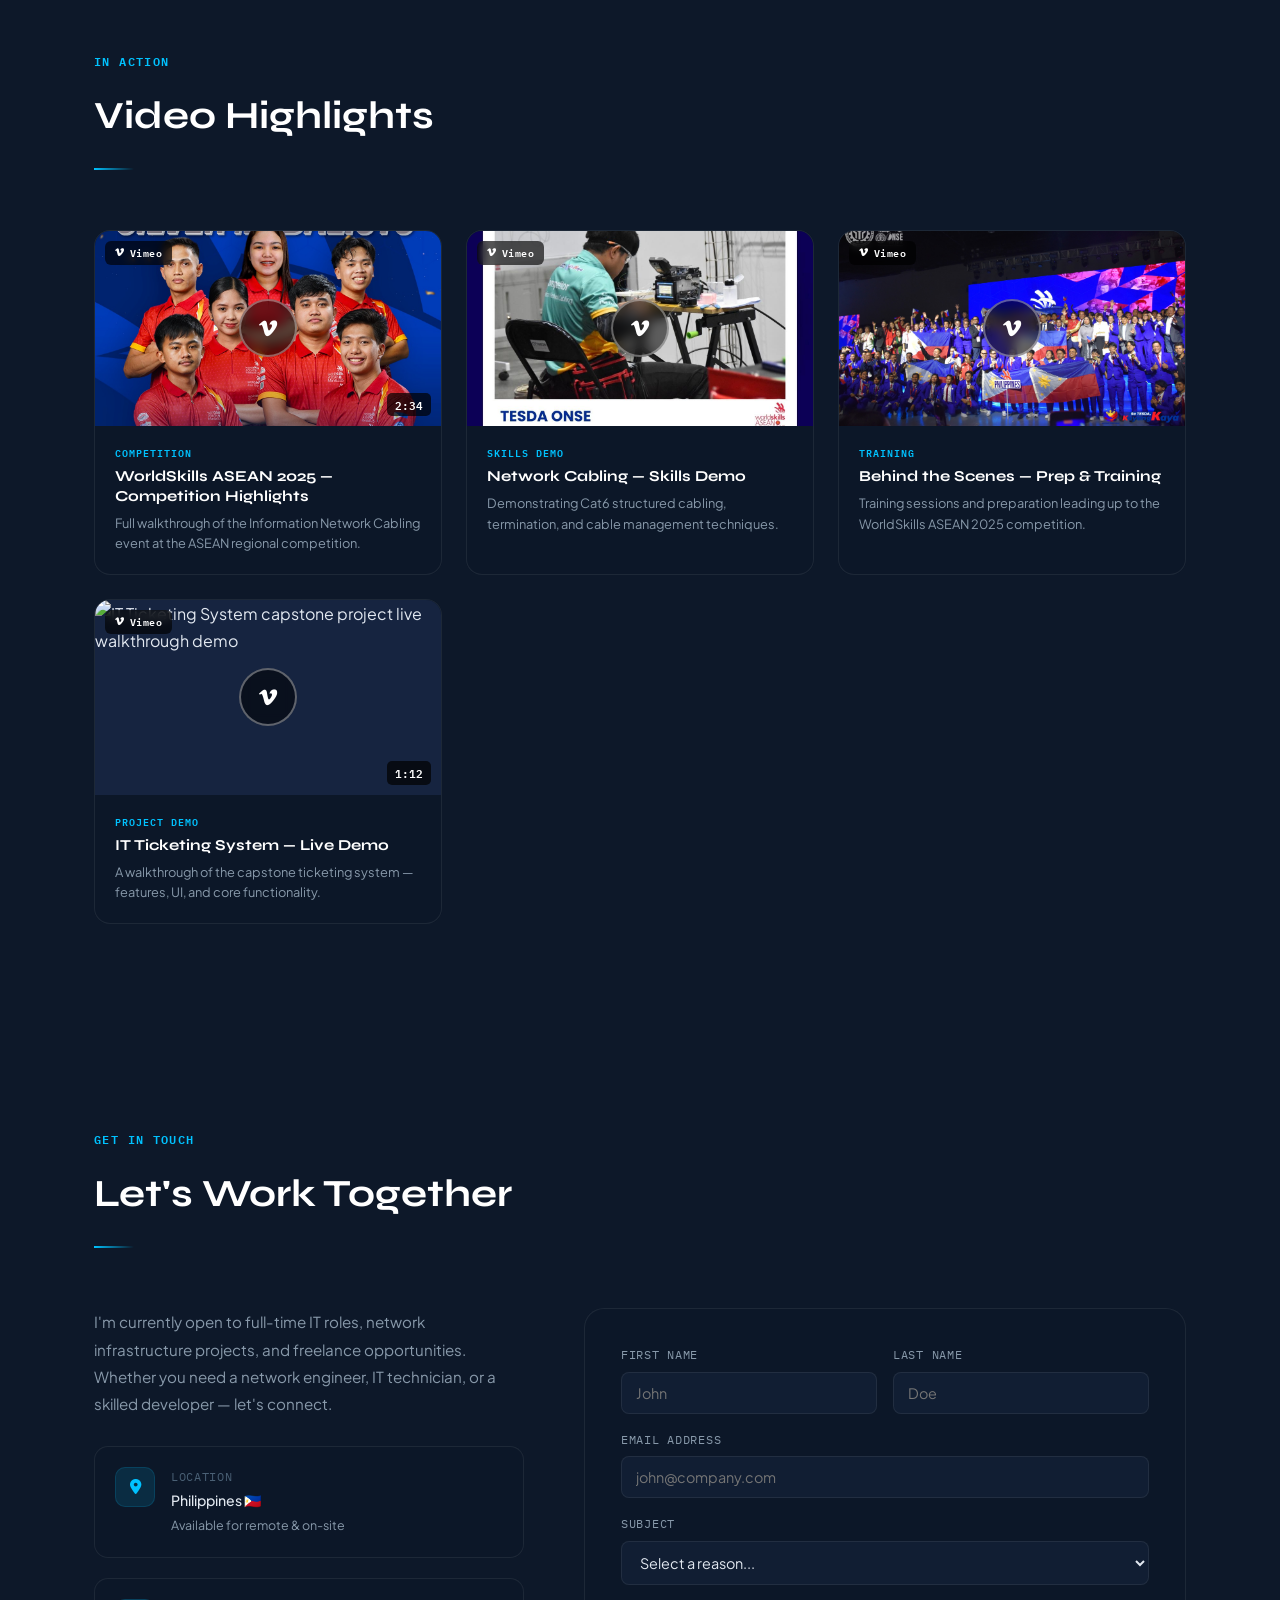
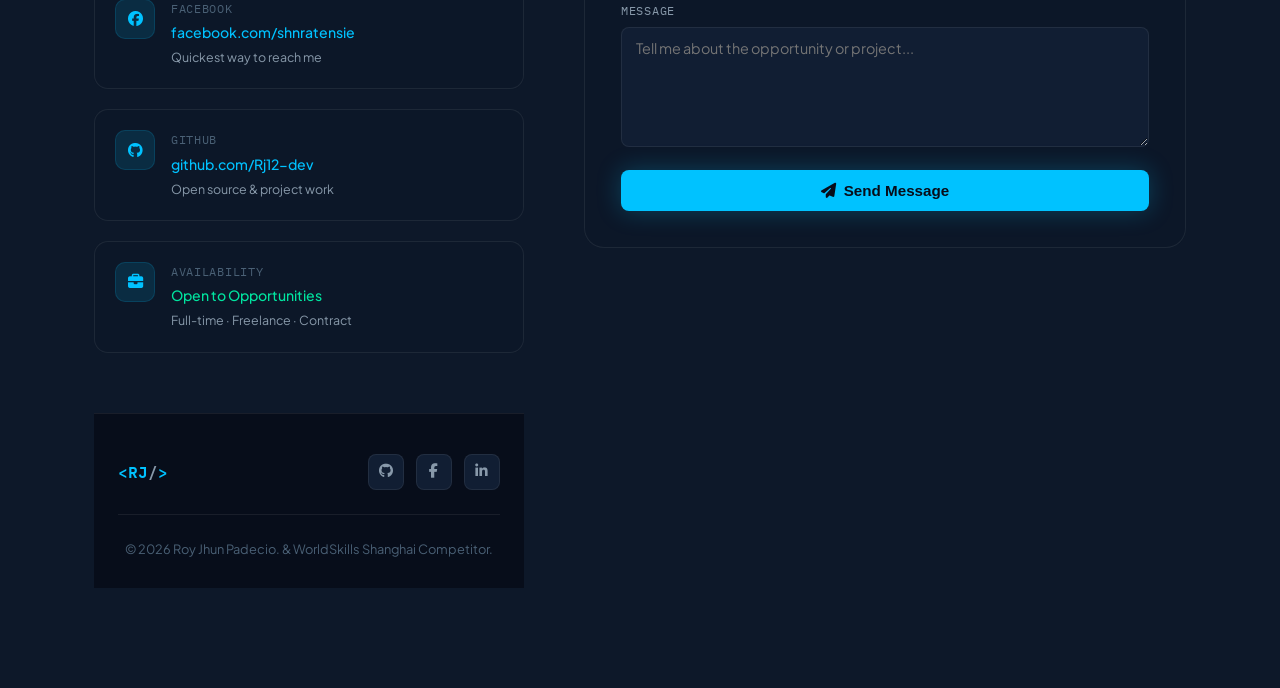
==== commit 1374d787: "index.html" ====
--- a/index.html
+++ b/index.html
@@ -727,8 +727,7 @@
         </div>
       </div>
       <div class="footer-copy">
-        © 2025 Roy Jhun Padecio · IT Professional &amp; WorldSkills ASEAN 2025 Competitor
-        &nbsp;·&nbsp; Built with <i class="fas fa-heart" style="color:var(--blue);"></i> and a lot of Cat6 cable.
+        © 2026 Roy Jhun Padecio. &amp; WorldSkills Shanghai Competitor.
       </div>
     </div>
   </footer>
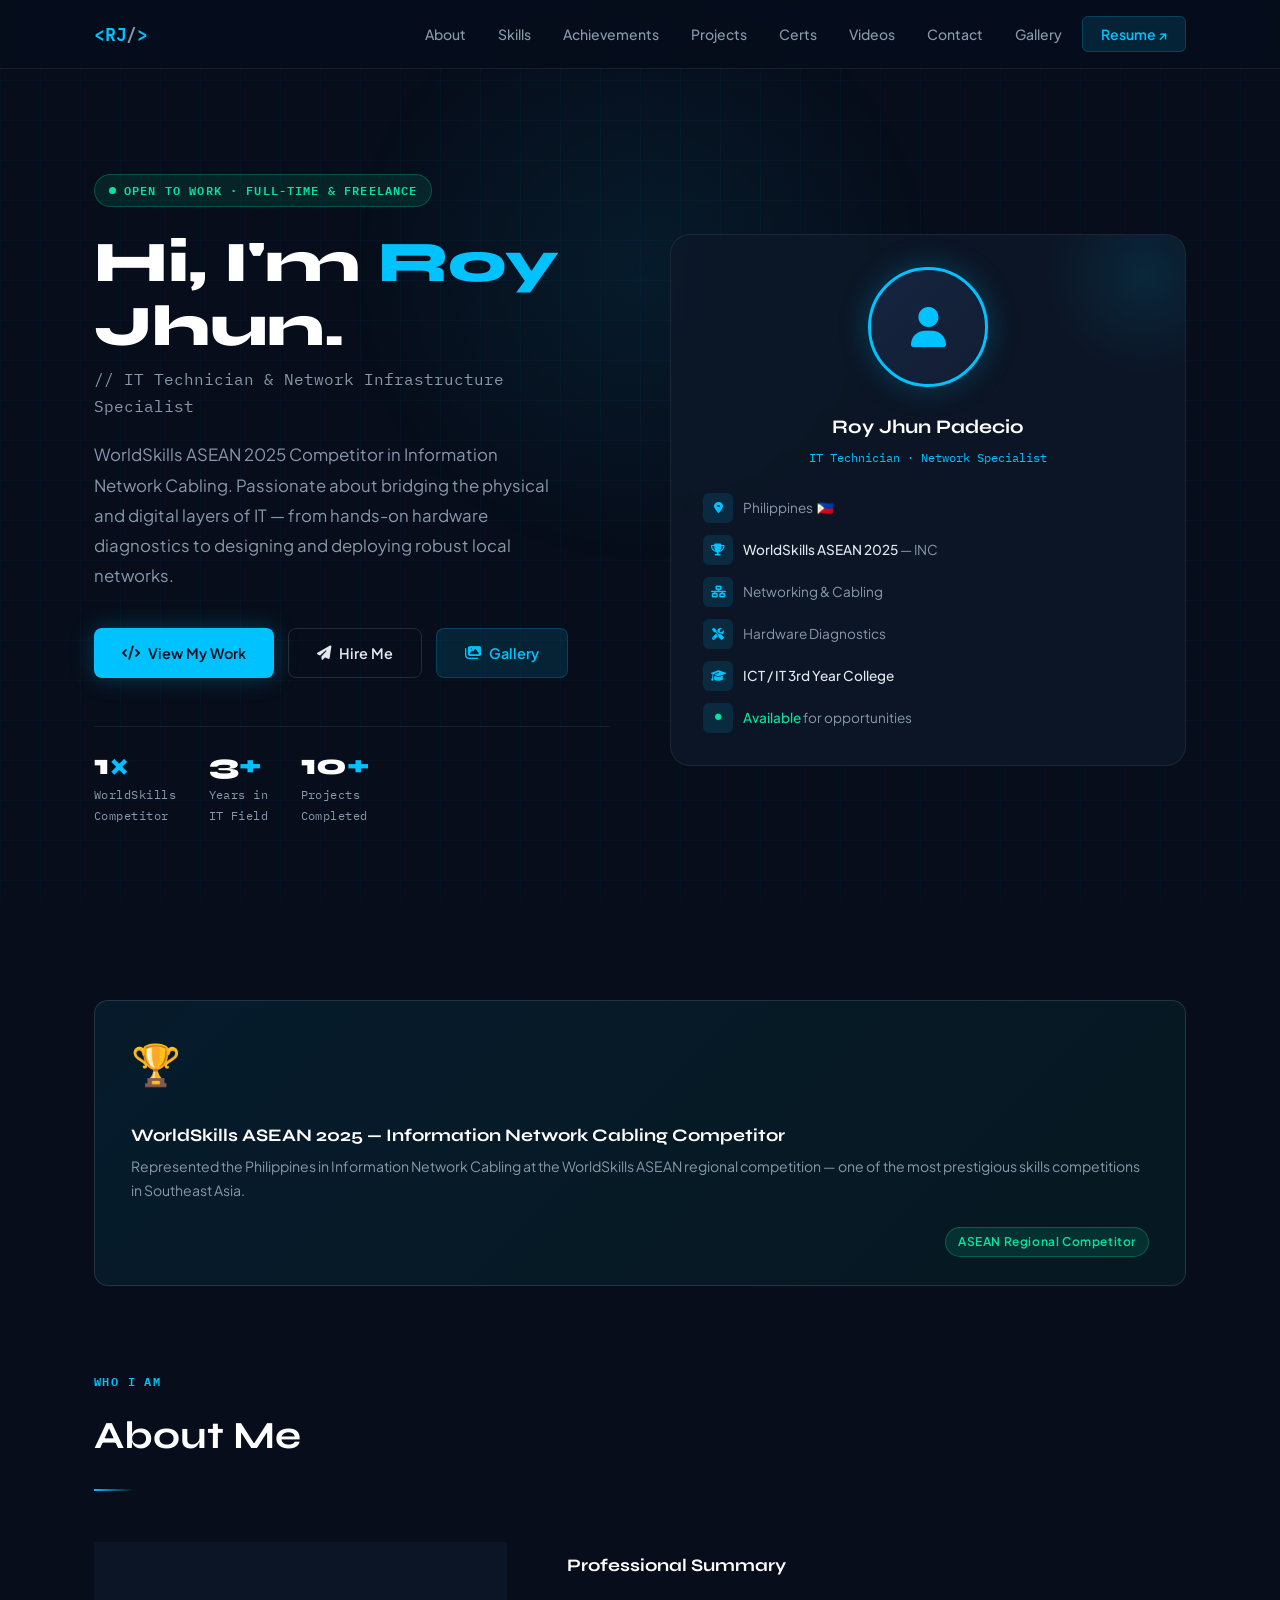
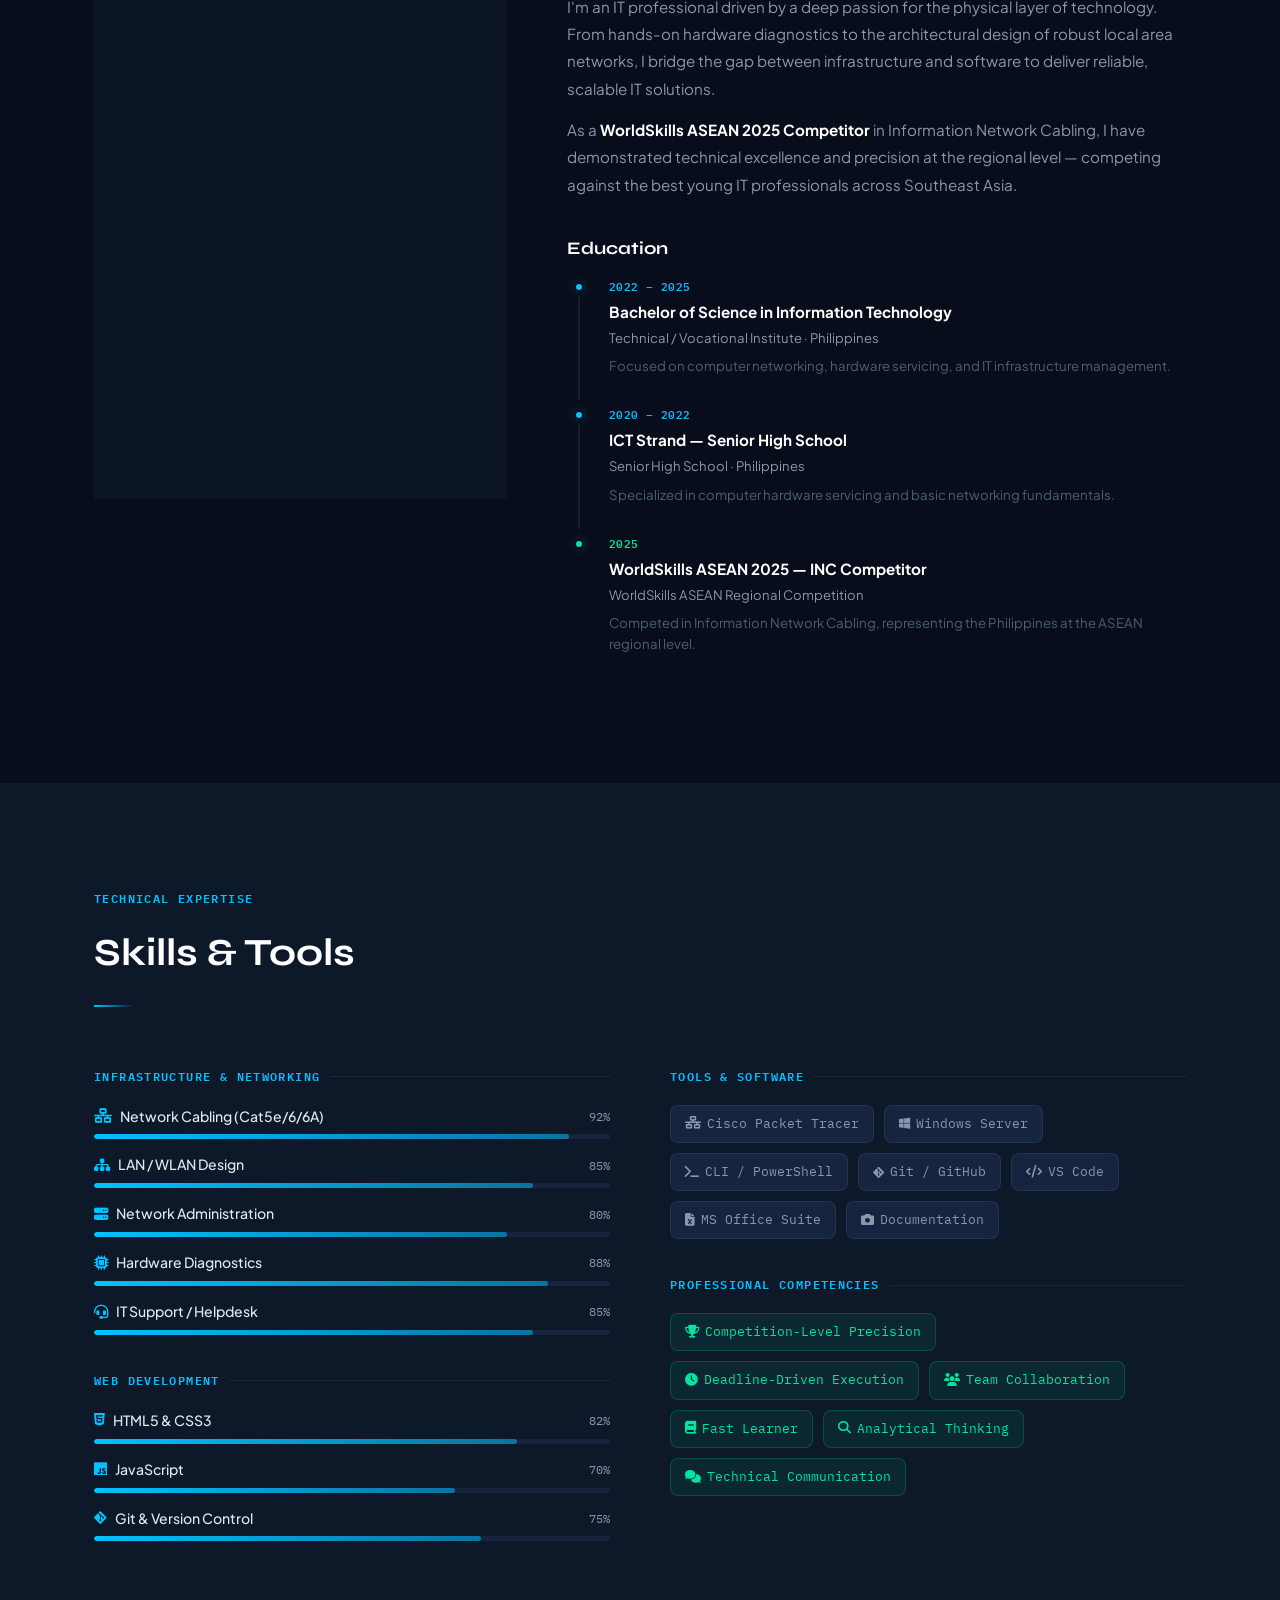
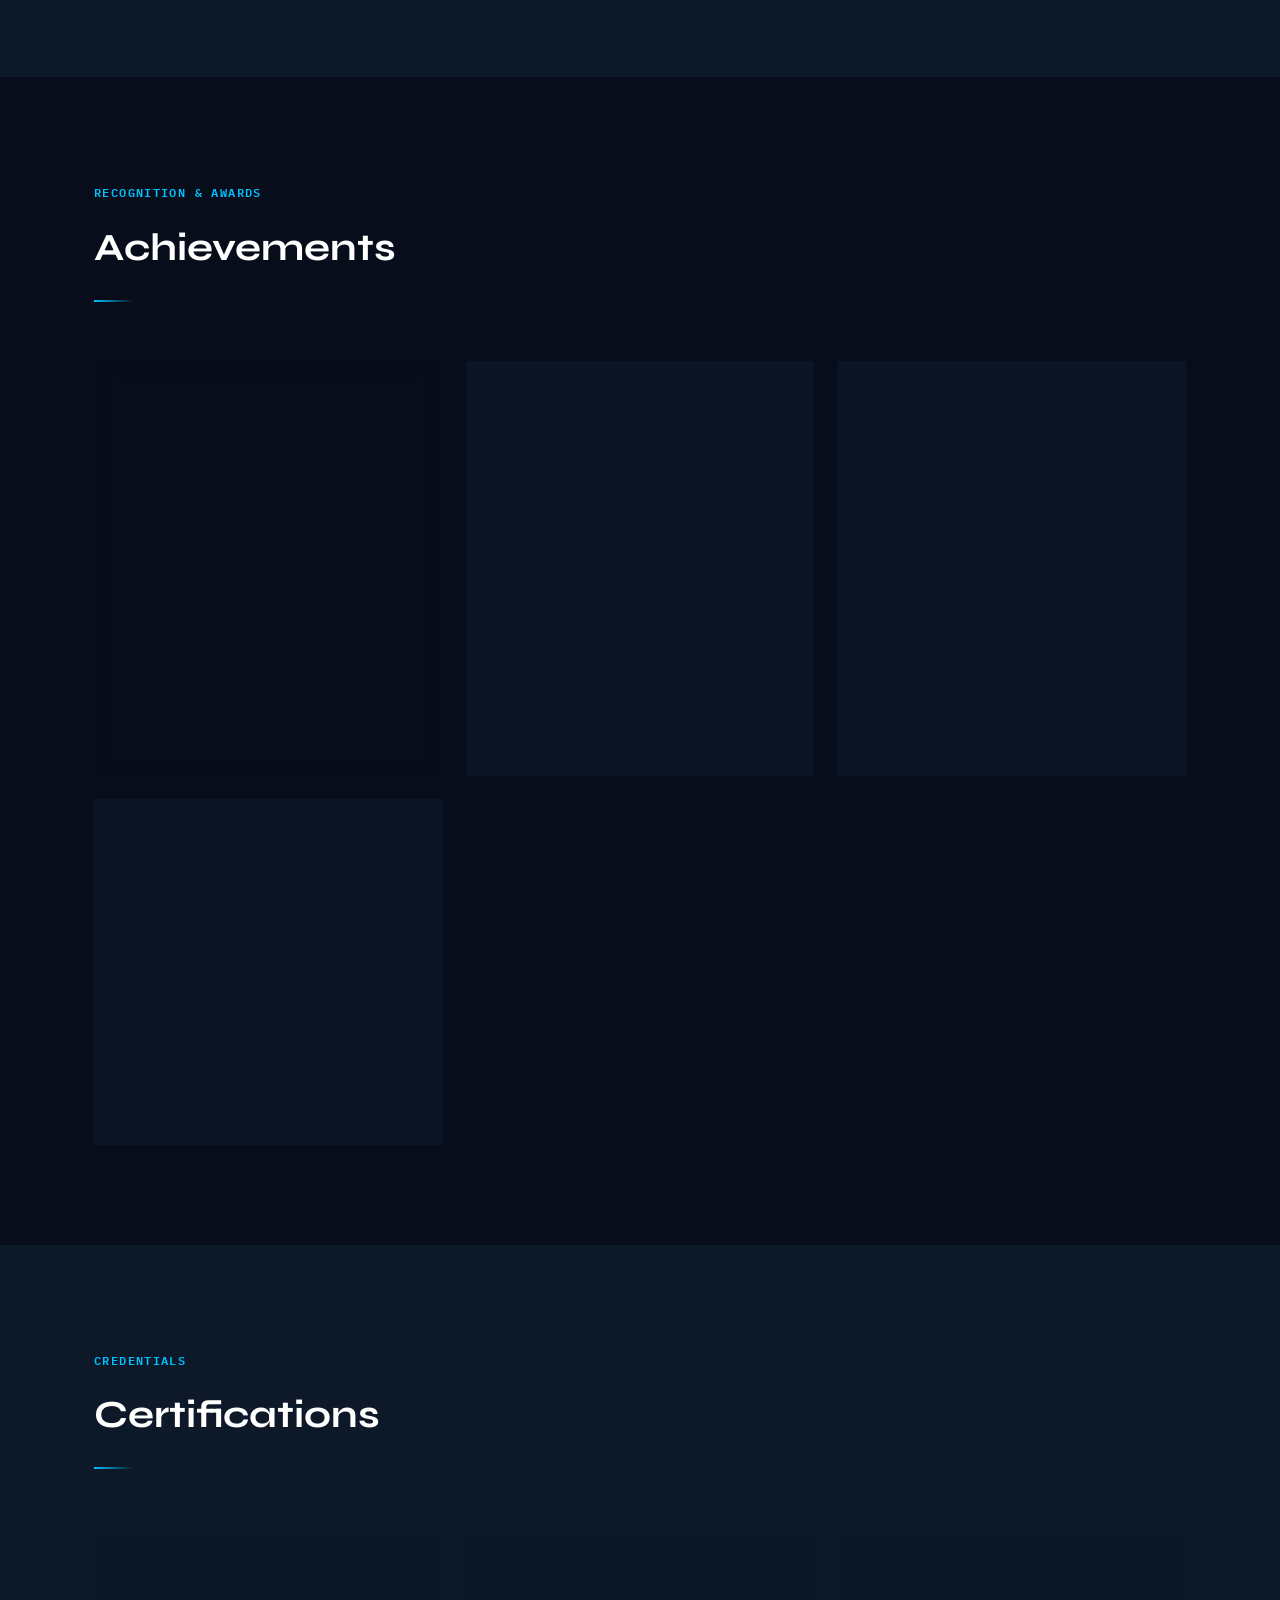
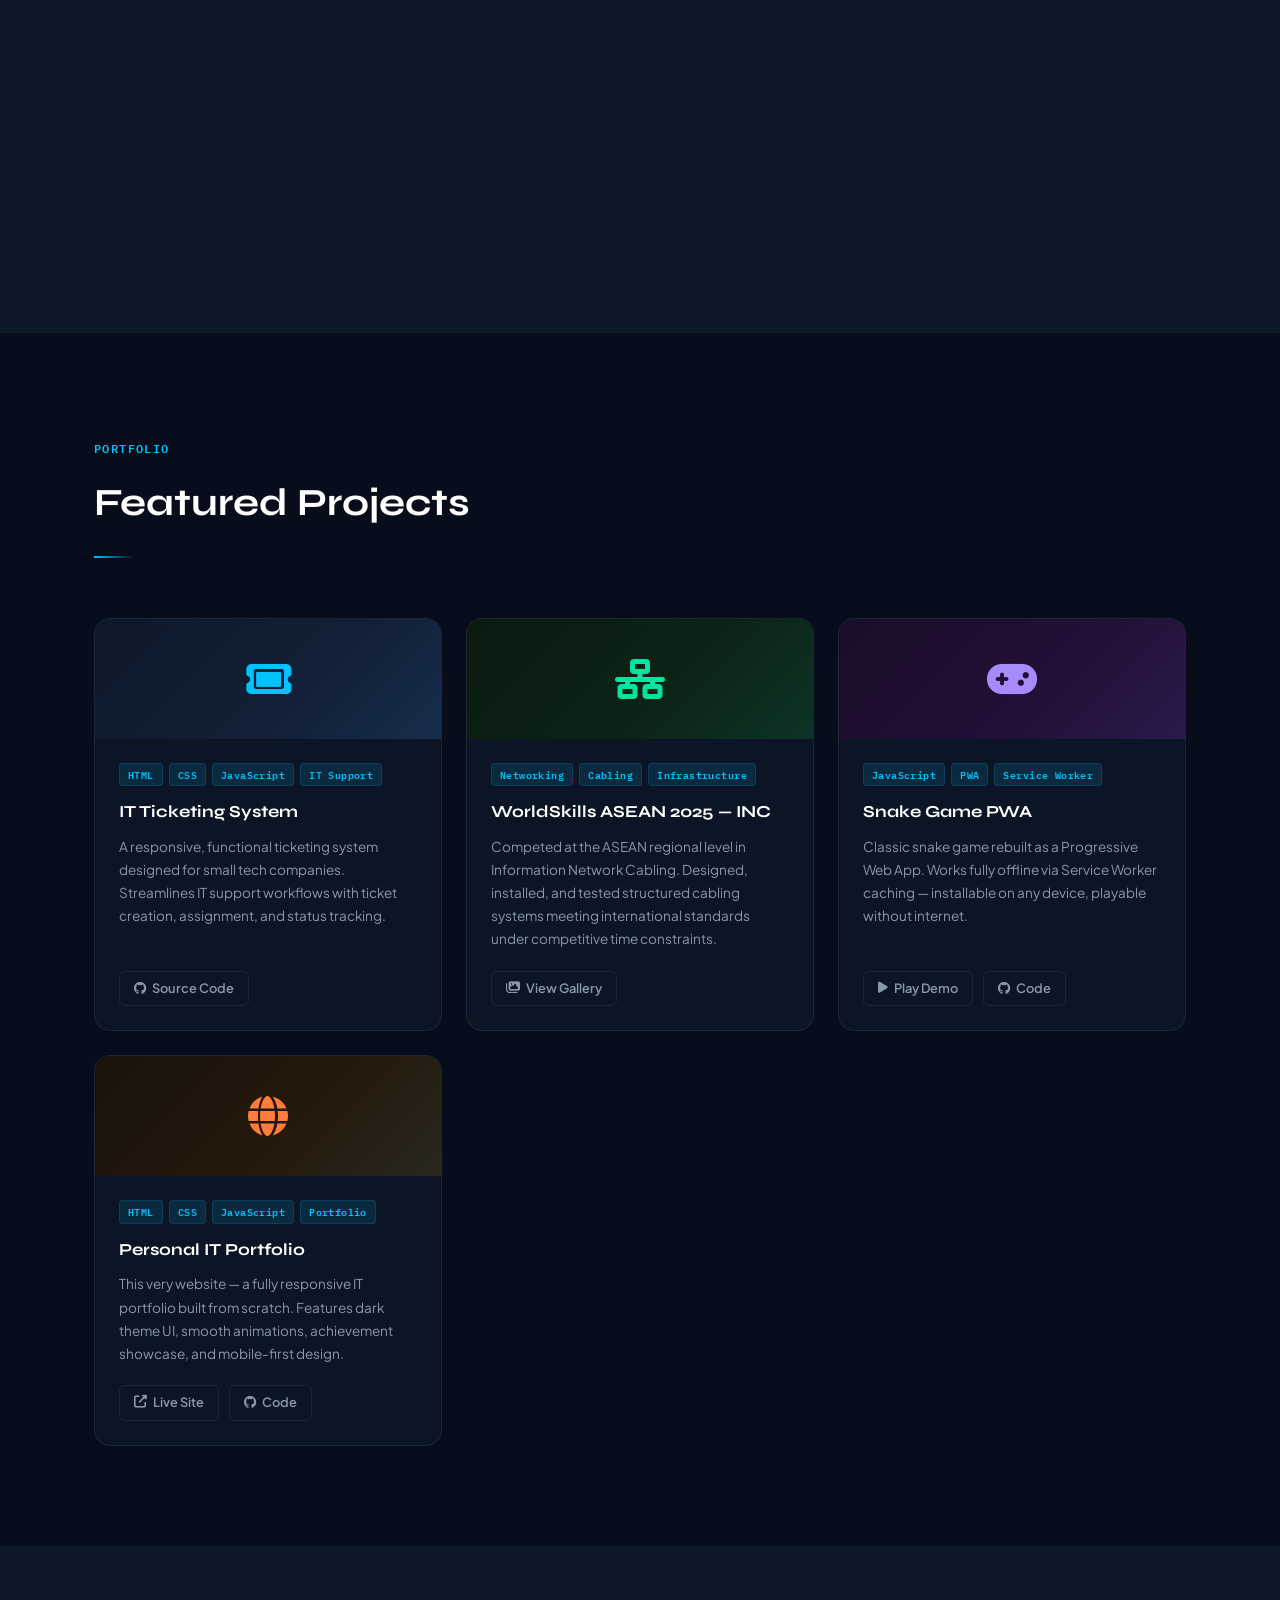
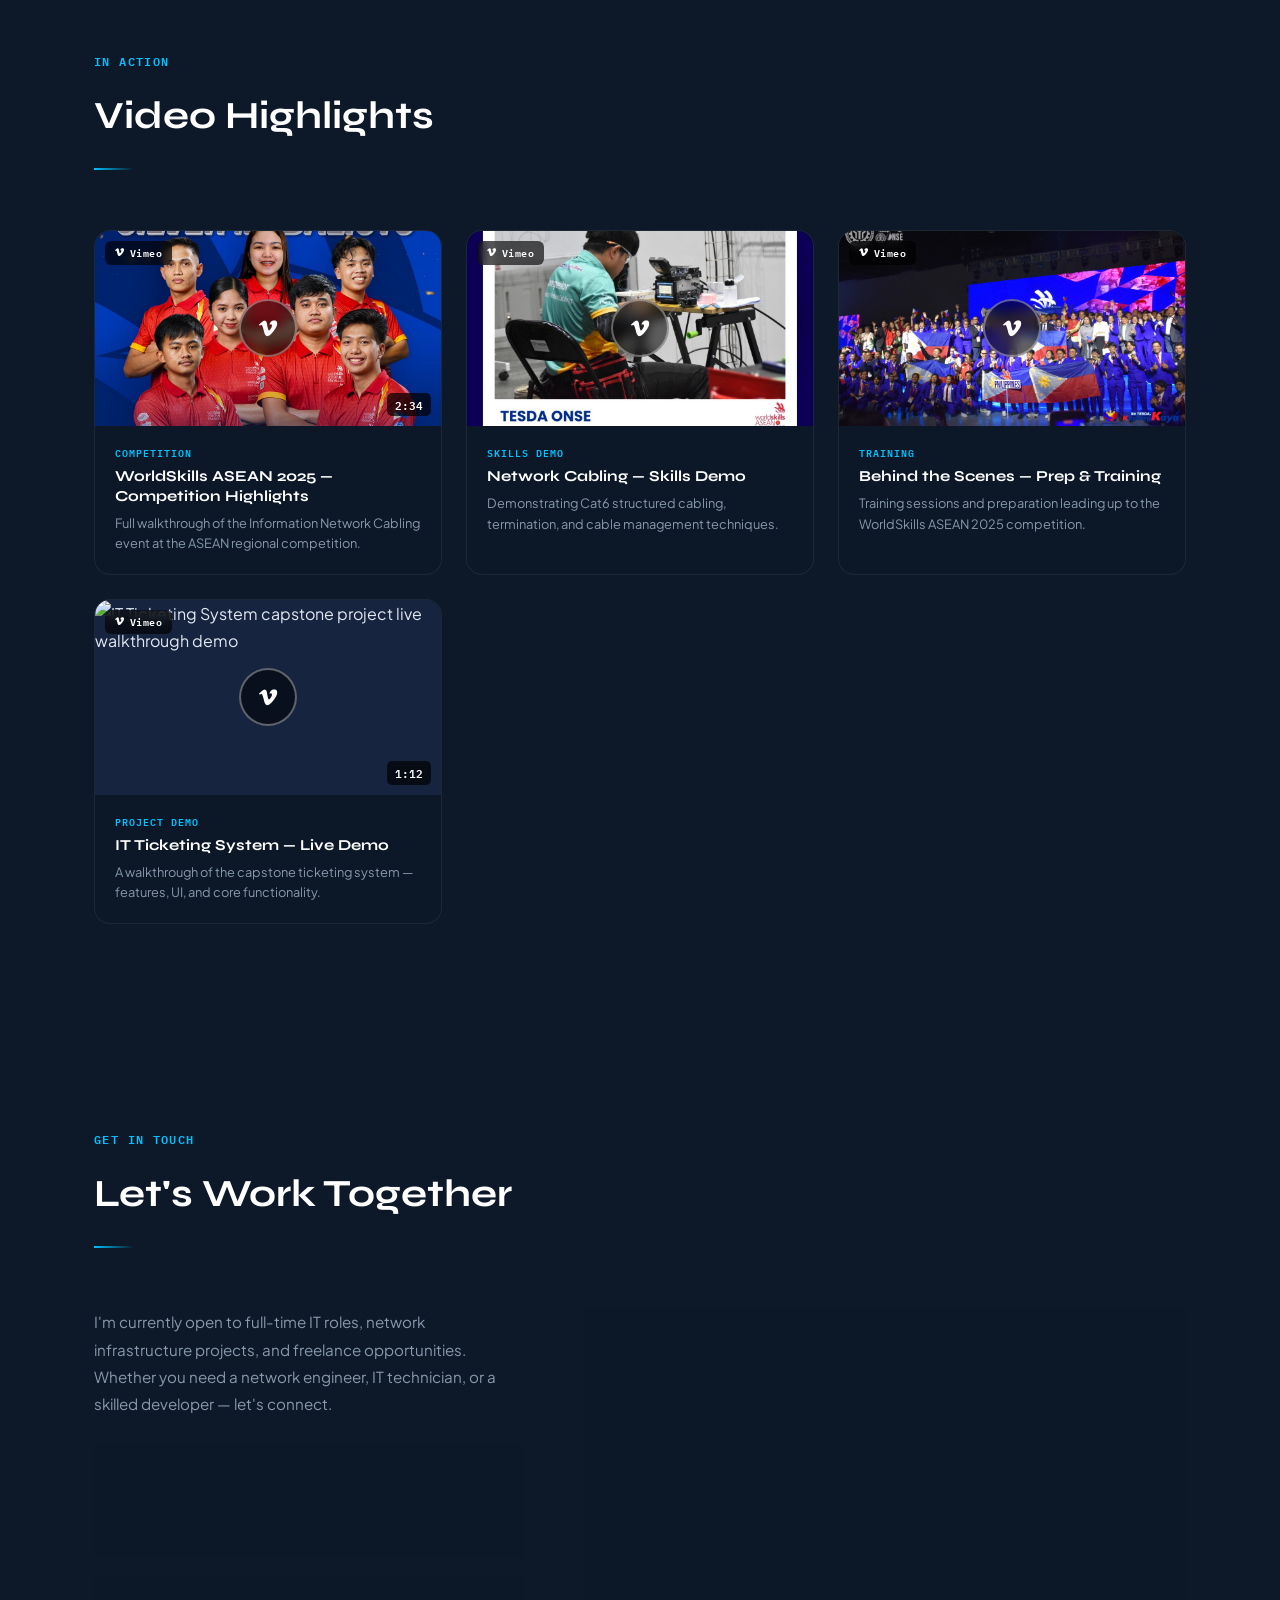
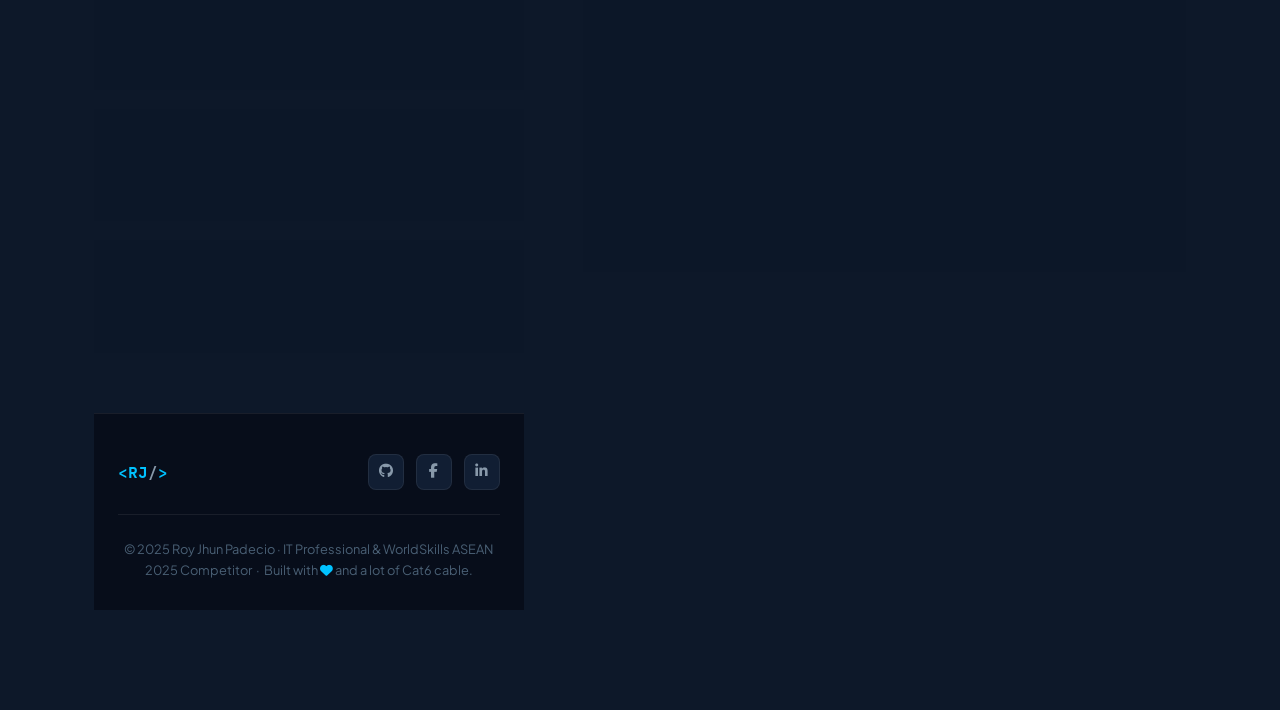
==== commit 01fa4e68: "index.html" ====
--- a/index.html
+++ b/index.html
@@ -77,7 +77,7 @@
               <div class="meta-row"><i class="fas fa-trophy"></i><div><span>WorldSkills ASEAN 2025</span> — INC</div></div>
               <div class="meta-row"><i class="fas fa-network-wired"></i><div>Networking &amp; Cabling</div></div>
               <div class="meta-row"><i class="fas fa-tools"></i><div>Hardware Diagnostics</div></div>
-              <div class="meta-row"><i class="fas fa-graduation-cap"></i><div><span>ICT / IT 3rd Year College</span></div></div>
+              <div class="meta-row"><i class="fas fa-graduation-cap"></i><div><span>ICT / IT 3rd Year College </span></div></div>
               <div class="meta-row"><i class="fas fa-circle" style="color:var(--green);font-size:0.4rem;"></i><div><span style="color:var(--green);">Available</span> for opportunities</div></div>
             </div>
           </div>
@@ -713,6 +713,7 @@
     <button type="submit" class="btn btn-primary" style="width:100%;justify-content:center;font-size:0.95rem;">
       <i class="fas fa-paper-plane"></i> Send Message
     </button>
+                                         <div class="ci-sub">Powered by: Formspree email support.</div>
   </form>
 </div>
   <!-- ===== FOOTER ===== -->
@@ -727,7 +728,8 @@
         </div>
       </div>
       <div class="footer-copy">
-        © 2026 Roy Jhun Padecio. &amp; WorldSkills Shanghai Competitor.
+        © 2025 Roy Jhun Padecio · IT Professional &amp; WorldSkills ASEAN 2025 Competitor
+        &nbsp;·&nbsp; Built with <i class="fas fa-heart" style="color:var(--blue);"></i> and a lot of Cat6 cable.
       </div>
     </div>
   </footer>
@@ -769,6 +771,28 @@
 
     document.querySelectorAll('#skills').forEach(el => skillObserver.observe(el));
 
+    // Active nav highlighting on scroll
+    const sections = document.querySelectorAll('section[id], header[id]');
+    const navAnchors = document.querySelectorAll('.nav-links a[href^="#"]');
+    const scrollSpy = new IntersectionObserver((entries) => {
+      entries.forEach(entry => {
+        if (entry.isIntersecting) {
+          const id = entry.target.id;
+          navAnchors.forEach(a => {
+            a.classList.toggle('active', a.getAttribute('href') === '#' + id);
+          });
+        }
+      });
+    }, { rootMargin: '-20% 0px -70% 0px' });
+    sections.forEach(s => scrollSpy.observe(s));
+
+    // Close mobile nav on outside click
+    document.addEventListener('click', (e) => {
+      if (!navLinks.contains(e.target) && !hamburger.contains(e.target)) {
+        navLinks.classList.remove('active');
+      }
+    });
+
     // Smooth close nav on link click
     navLinks.querySelectorAll('a').forEach(link => {
       link.addEventListener('click', () => {
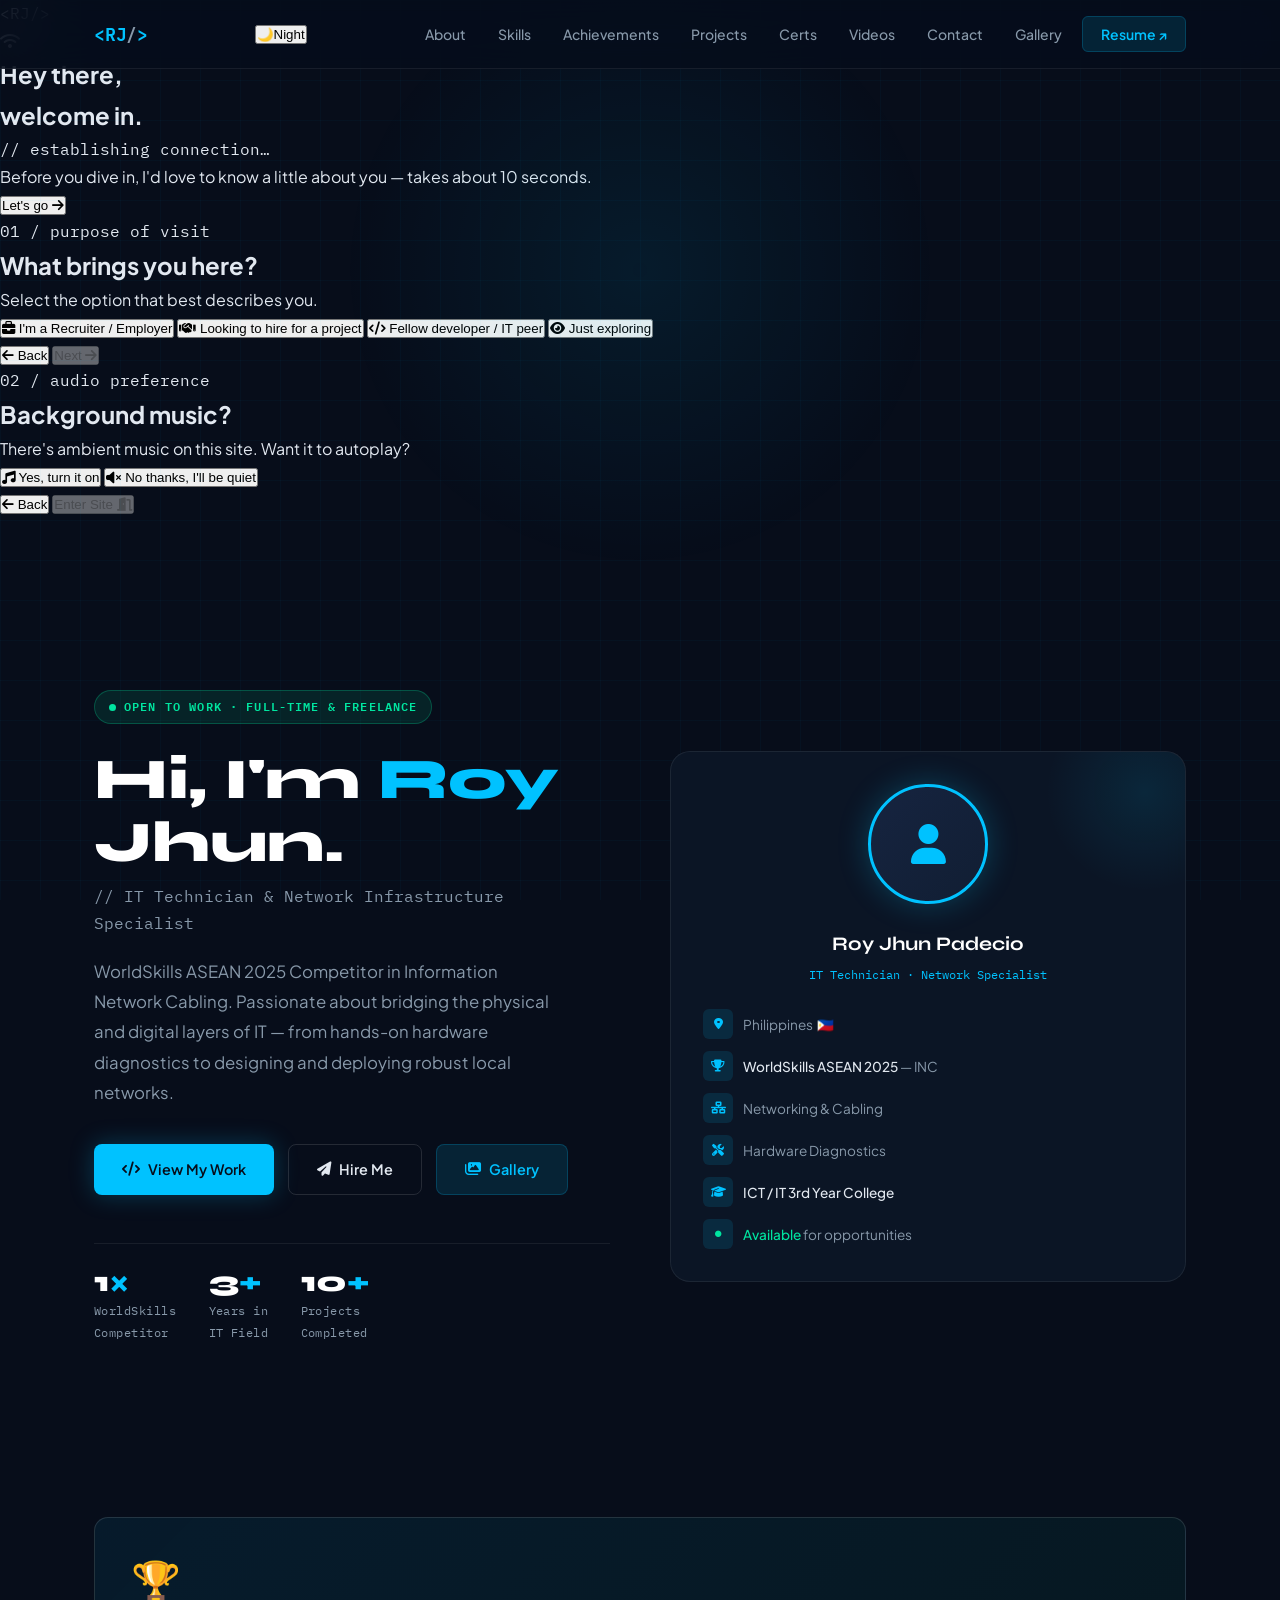
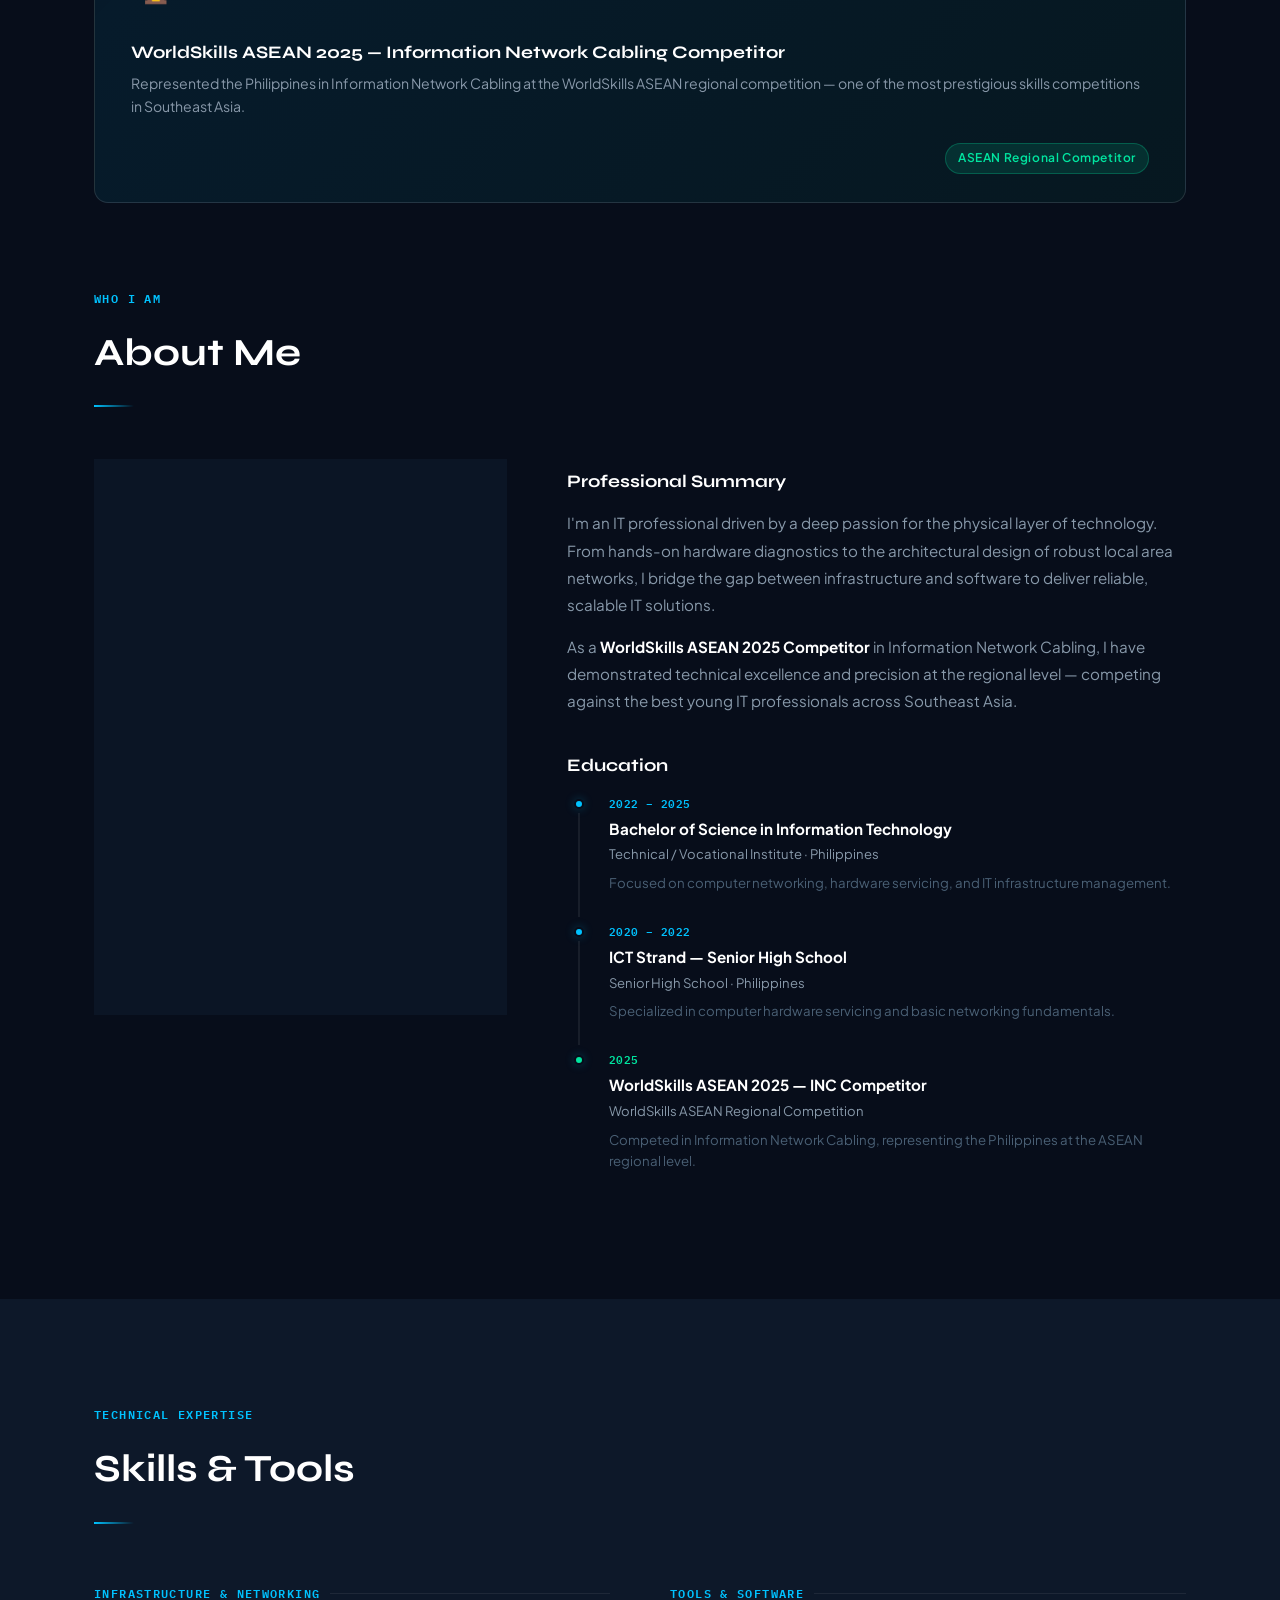
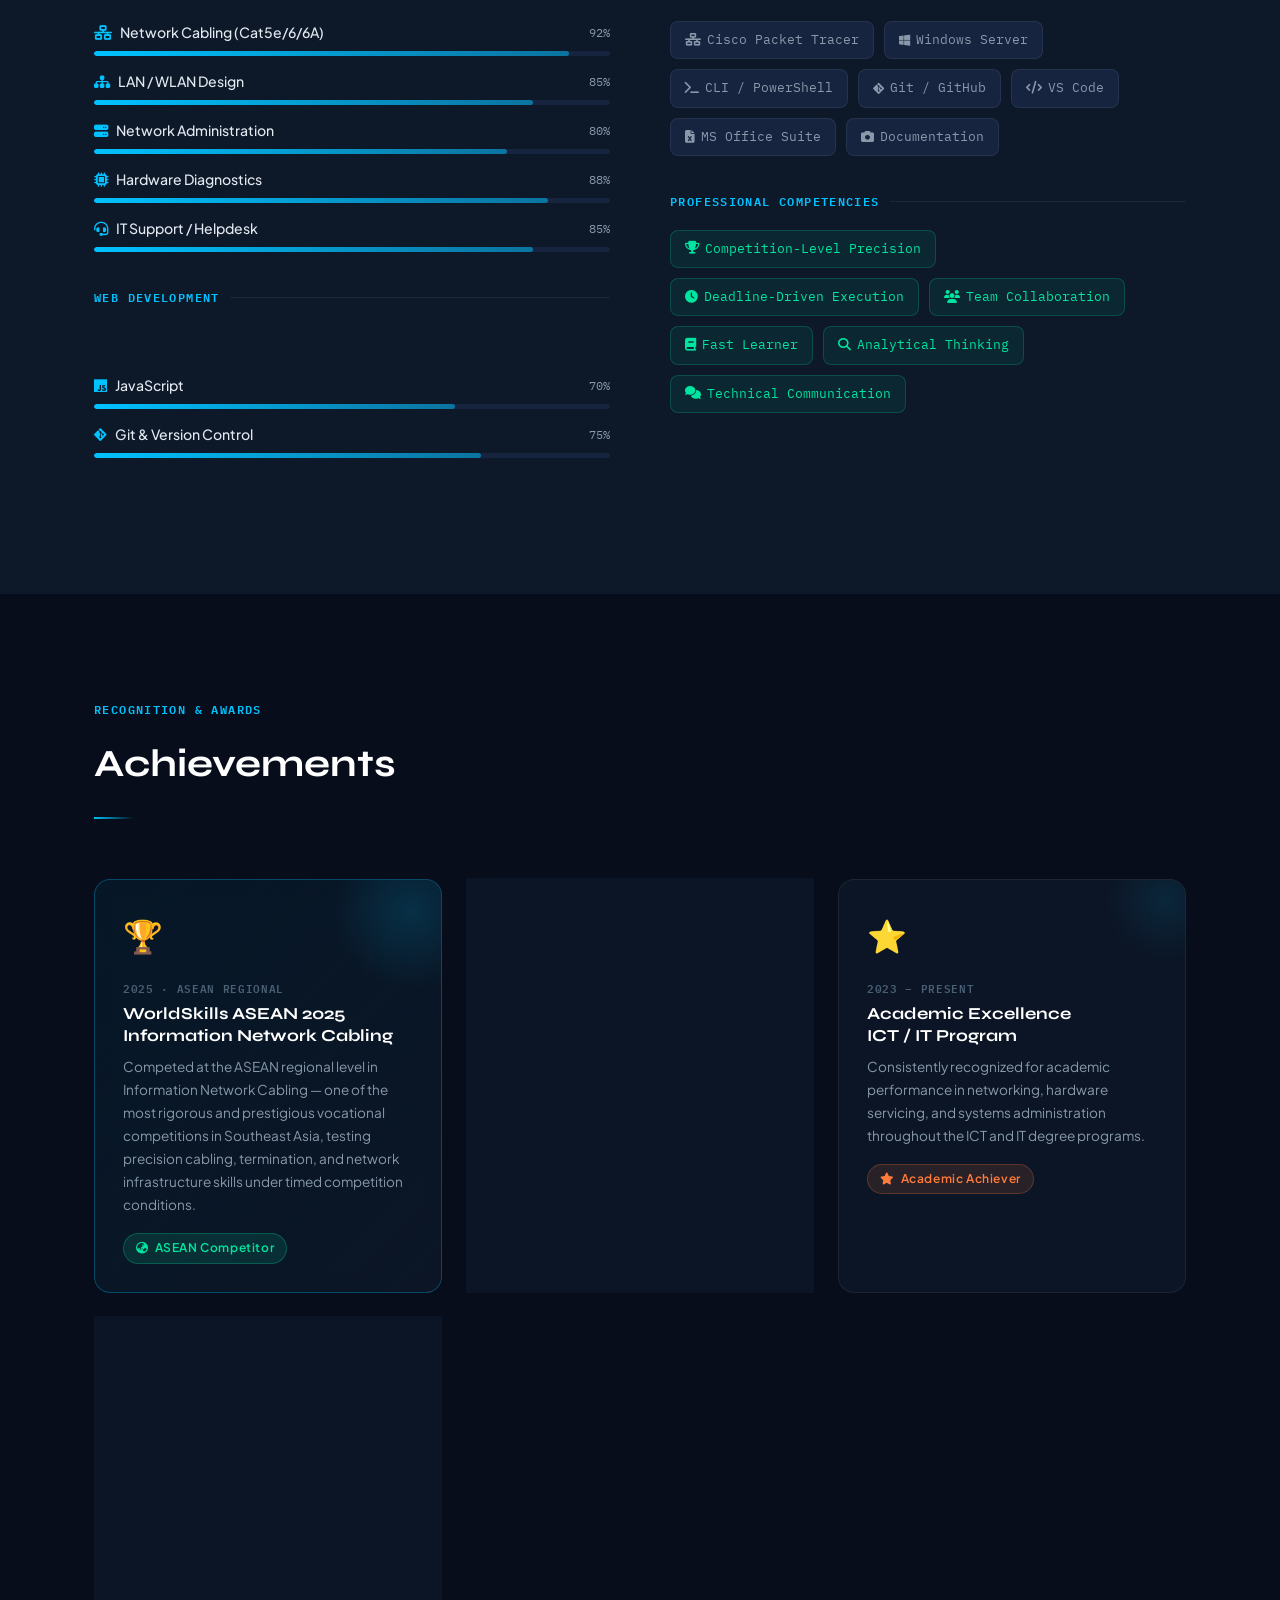
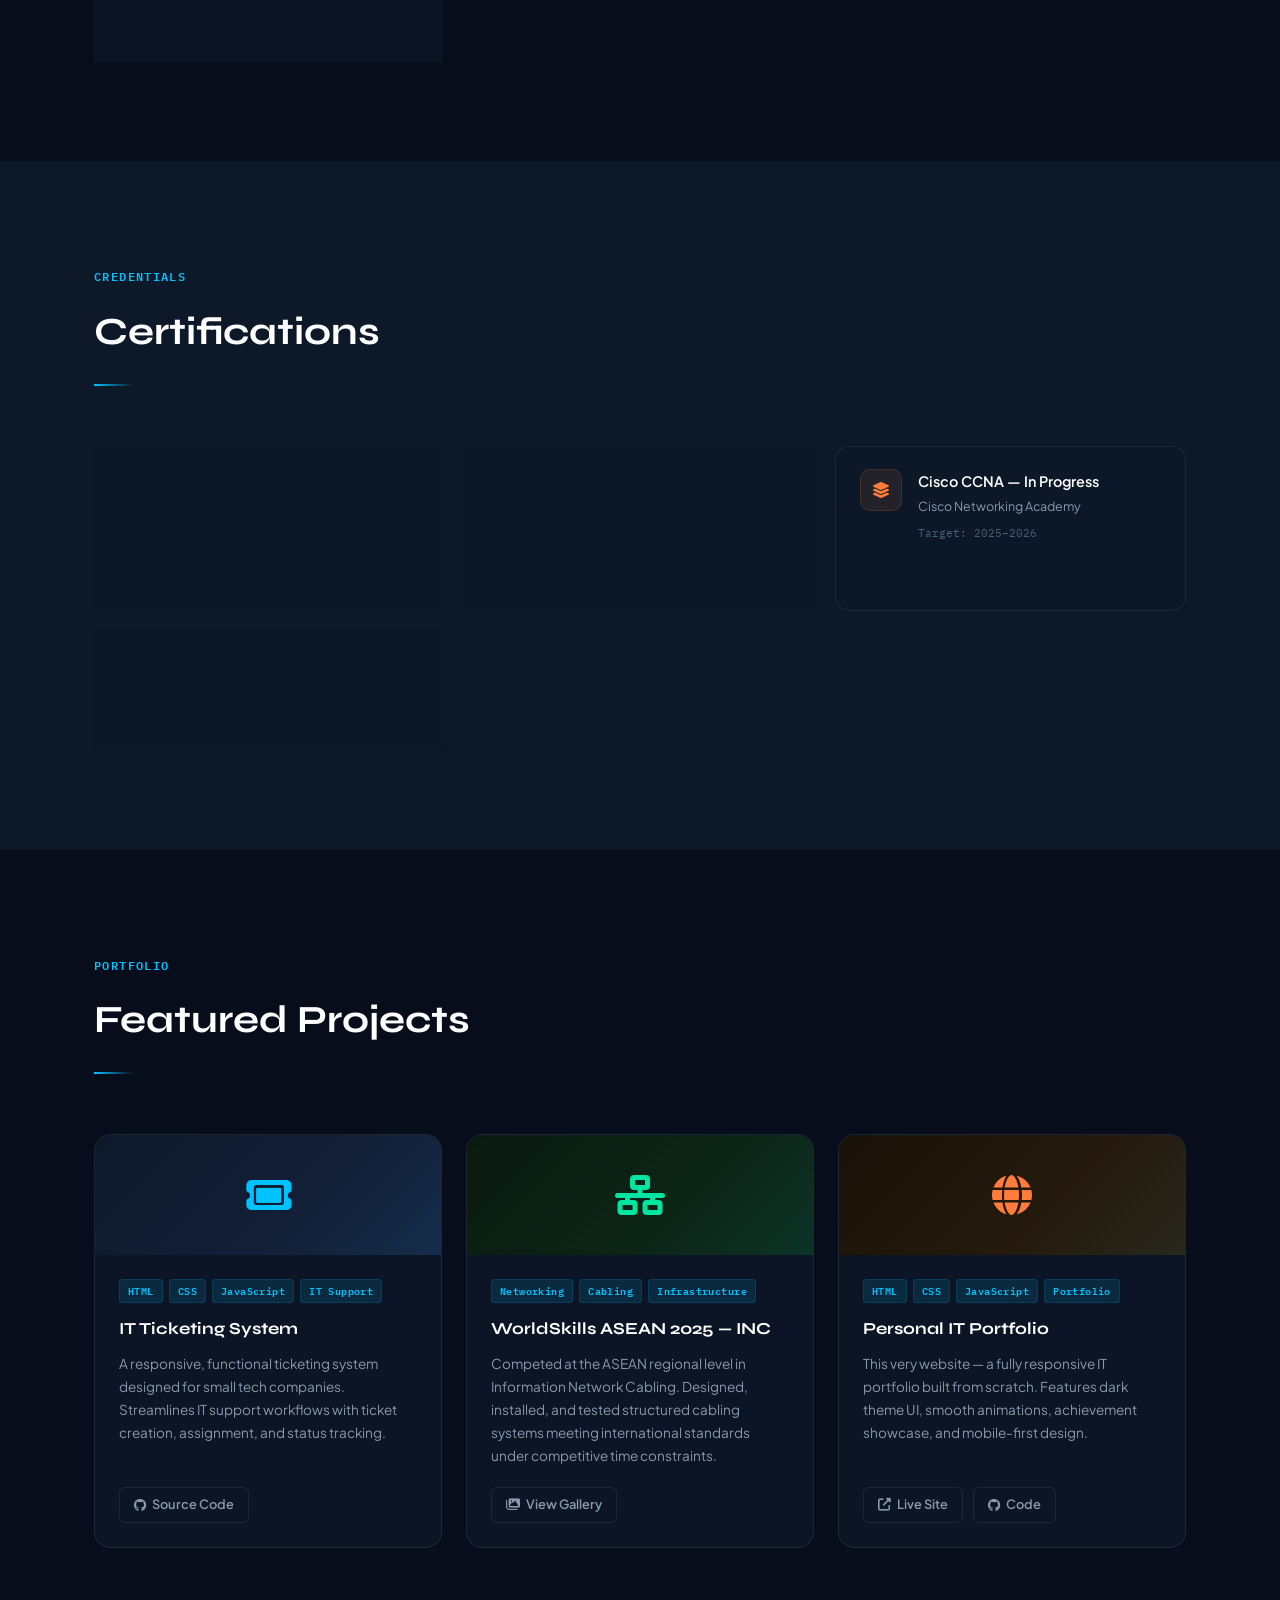
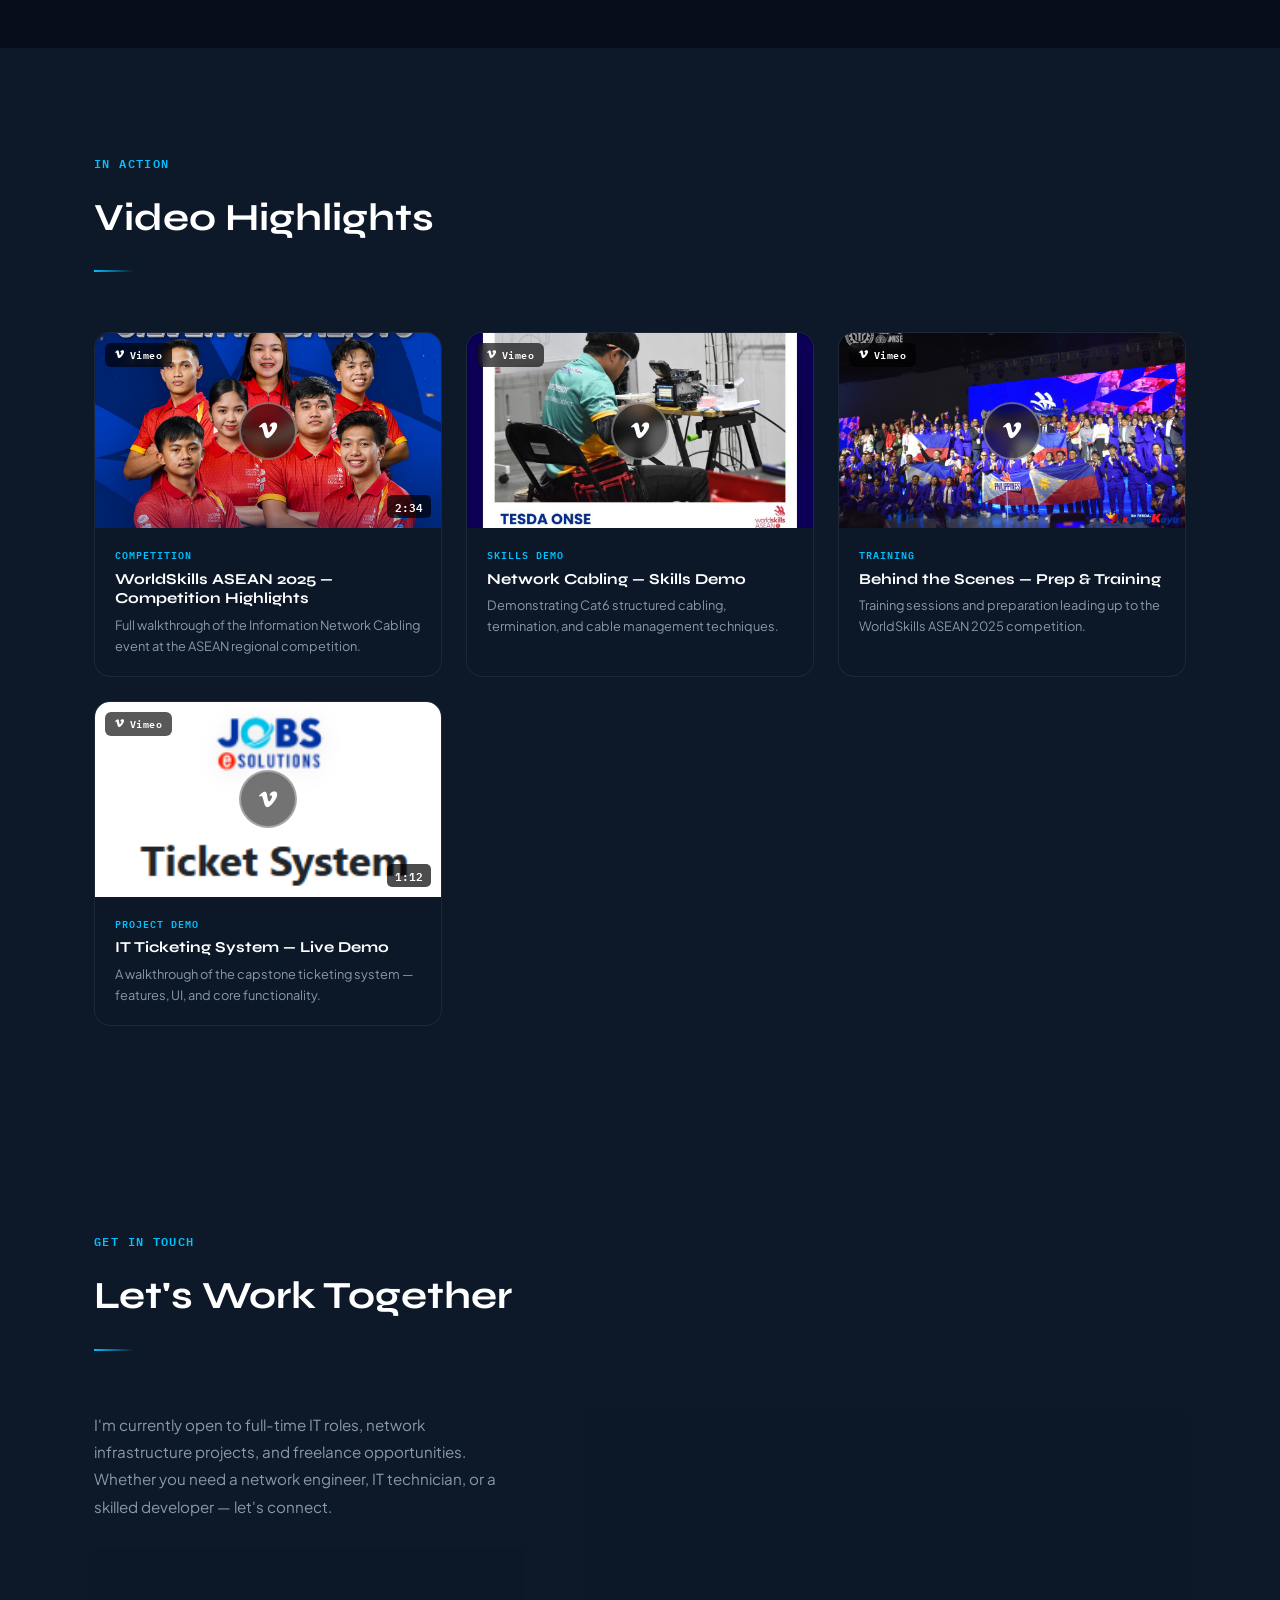
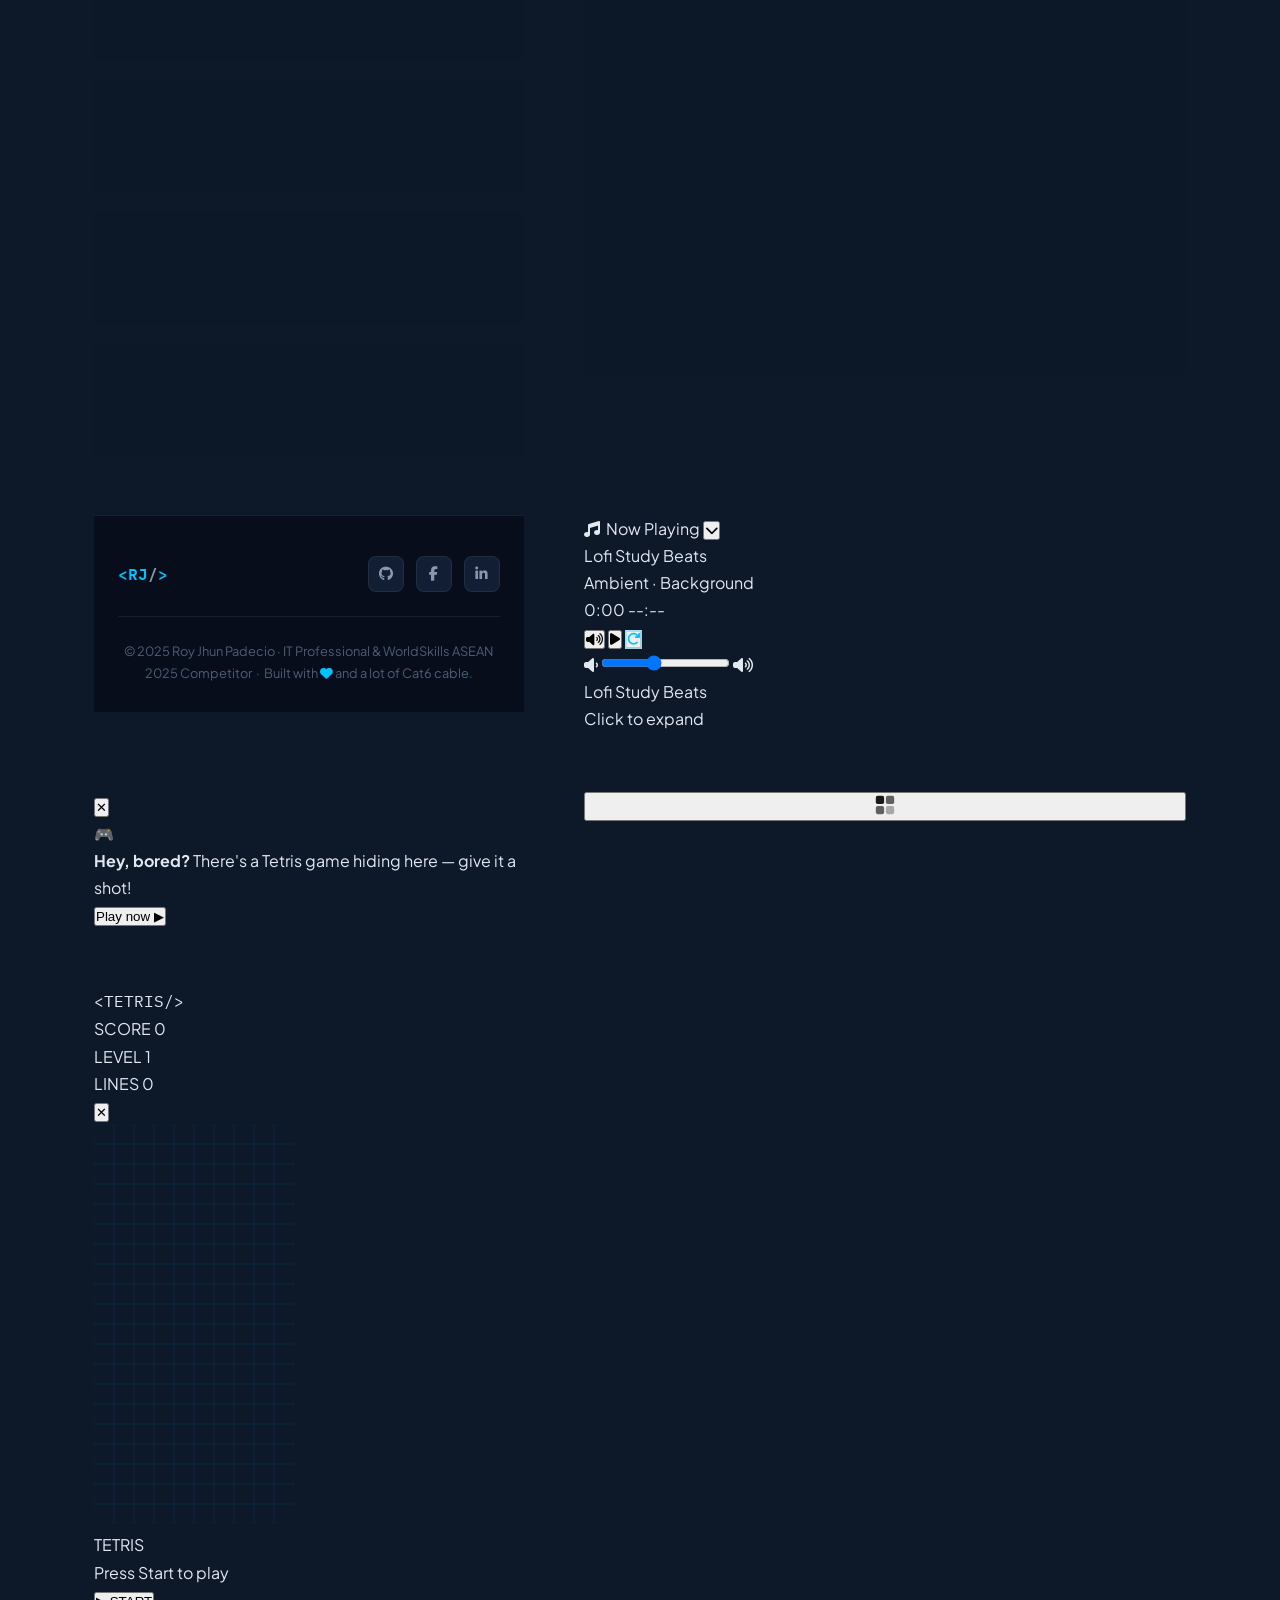
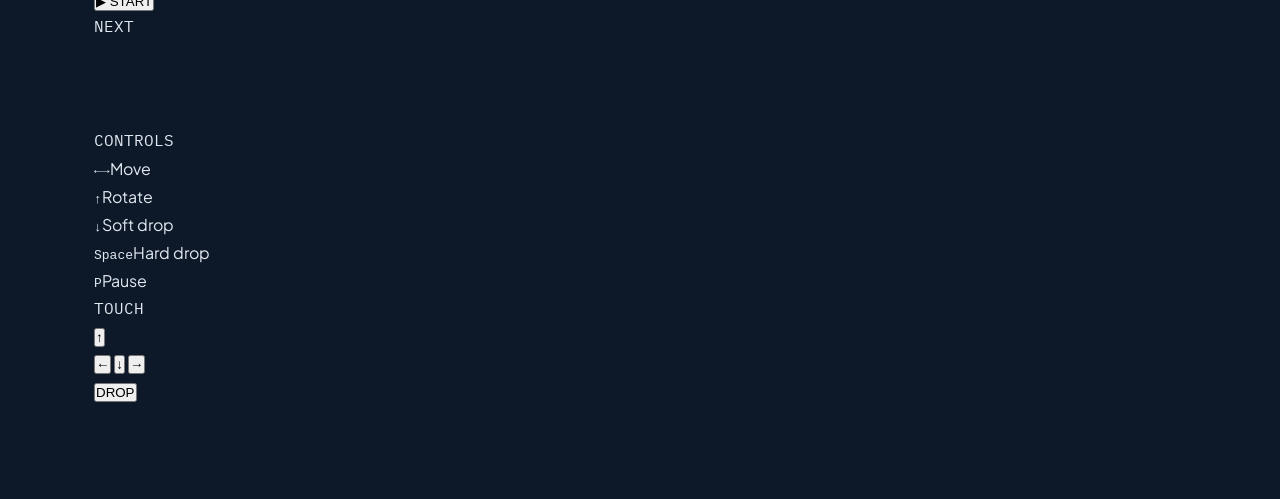
==== commit 5831cee7: "index.html" ====
--- a/index.html
+++ b/index.html
@@ -10,10 +10,93 @@
 </head>
 <body>
 
+  <!-- ===== WELCOME GATE POPUP ===== -->
+  <div id="welcomeOverlay" class="wg-overlay" aria-modal="true" role="dialog" aria-label="Welcome">
+    <div class="wg-backdrop"></div>
+    <div class="wg-modal">
+
+      <!-- Ambient glow rings -->
+      <div class="wg-glow"></div>
+      <div class="wg-glow wg-glow--2"></div>
+
+      <!-- Header -->
+      <div class="wg-header">
+        <div class="wg-logo font-mono">&lt;RJ<span>/</span>&gt;</div>
+        <div class="wg-step-track">
+          <span class="wg-step active" data-step="0"></span>
+          <span class="wg-step" data-step="1"></span>
+          <span class="wg-step" data-step="2"></span>
+        </div>
+      </div>
+
+      <!-- ── STEP 0 : Welcome ── -->
+      <div class="wg-panel active" id="wgStep0">
+        <div class="wg-icon-badge"><i class="fas fa-wifi"></i></div>
+        <h2 class="wg-title">Hey there,<br><span>welcome in.</span></h2>
+        <p class="wg-sub font-mono">// establishing connection…</p>
+        <p class="wg-body">Before you dive in, I'd love to know a little about you — takes about 10 seconds.</p>
+        <button class="wg-btn wg-btn--primary" onclick="wgNext()">Let's go <i class="fas fa-arrow-right"></i></button>
+      </div>
+
+      <!-- ── STEP 1 : Why are you here? ── -->
+      <div class="wg-panel" id="wgStep1">
+        <p class="wg-label font-mono">01 / purpose of visit</p>
+        <h2 class="wg-title">What brings you here?</h2>
+        <p class="wg-body">Select the option that best describes you.</p>
+        <div class="wg-choices" id="wgChoices1">
+          <button class="wg-choice" data-value="recruiter" onclick="wgSelect(this,'wgChoices1')">
+            <i class="fas fa-briefcase"></i>
+            <span>I'm a Recruiter / Employer</span>
+          </button>
+          <button class="wg-choice" data-value="client" onclick="wgSelect(this,'wgChoices1')">
+            <i class="fas fa-handshake"></i>
+            <span>Looking to hire for a project</span>
+          </button>
+          <button class="wg-choice" data-value="peer" onclick="wgSelect(this,'wgChoices1')">
+            <i class="fas fa-code"></i>
+            <span>Fellow developer / IT peer</span>
+          </button>
+          <button class="wg-choice" data-value="curious" onclick="wgSelect(this,'wgChoices1')">
+            <i class="fas fa-eye"></i>
+            <span>Just exploring</span>
+          </button>
+        </div>
+        <div class="wg-nav">
+          <button class="wg-btn wg-btn--ghost" onclick="wgBack()"><i class="fas fa-arrow-left"></i> Back</button>
+          <button class="wg-btn wg-btn--primary" id="wgNext1" onclick="wgNext()" disabled>Next <i class="fas fa-arrow-right"></i></button>
+        </div>
+      </div>
+
+      <!-- ── STEP 2 : Music preference ── -->
+      <div class="wg-panel" id="wgStep2">
+        <p class="wg-label font-mono">02 / audio preference</p>
+        <h2 class="wg-title">Background music?</h2>
+        <p class="wg-body">There's ambient music on this site. Want it to autoplay?</p>
+        <div class="wg-choices" id="wgChoices2">
+          <button class="wg-choice" data-value="yes" onclick="wgSelect(this,'wgChoices2')">
+            <i class="fas fa-music"></i>
+            <span>Yes, turn it on</span>
+          </button>
+          <button class="wg-choice" data-value="no" onclick="wgSelect(this,'wgChoices2')">
+            <i class="fas fa-volume-mute"></i>
+            <span>No thanks, I'll be quiet</span>
+          </button>
+        </div>
+        <div class="wg-nav">
+          <button class="wg-btn wg-btn--ghost" onclick="wgBack()"><i class="fas fa-arrow-left"></i> Back</button>
+          <button class="wg-btn wg-btn--primary" id="wgNext2" onclick="wgEnter()" disabled>Enter Site <i class="fas fa-door-open"></i></button>
+        </div>
+      </div>
+
+    </div>
+  </div>
+  <!-- ===== END WELCOME GATE ===== -->
+
   <!-- ===== NAVIGATION ===== -->
   <nav id="navbar">
     <div class="container">
       <a href="#home" class="logo">&lt;RJ<span>/</span>&gt;</a>
+      <button id="themeToggle" title="Toggle day / night mode" aria-label="Toggle theme"><span class="tt-icon">🌙</span><span class="tt-label">Night</span></button>
       <div class="hamburger" id="hamburger"><i class="fas fa-bars"></i></div>
       <ul class="nav-links" id="navLinks">
         <li><a href="#about">About</a></li>
@@ -456,28 +539,6 @@
             </p>
             <div class="project-links">
               <a href="gallery.html"><i class="fas fa-images"></i> View Gallery</a>
-            </div>
-          </div>
-        </div>
-
-        <div class="project-card fade-up">
-          <div class="project-head" style="background:linear-gradient(135deg,#1a0d29,#2b1040);">
-            <i class="fas fa-gamepad" style="color:#a78bfa;"></i>
-          </div>
-          <div class="project-body">
-            <div class="project-tags">
-              <span class="project-tag">JavaScript</span>
-              <span class="project-tag">PWA</span>
-              <span class="project-tag">Service Worker</span>
-            </div>
-            <div class="project-name">Snake Game PWA</div>
-            <p class="project-desc">
-              Classic snake game rebuilt as a Progressive Web App. Works fully offline via
-              Service Worker caching — installable on any device, playable without internet.
-            </p>
-            <div class="project-links">
-              <a href="#"><i class="fas fa-play"></i> Play Demo</a>
-              <a href="#"><i class="fab fa-github"></i> Code</a>
             </div>
           </div>
         </div>
@@ -734,8 +795,267 @@
     </div>
   </footer>
 
+  <!-- ===== MUSIC PLAYER ===== -->
+  <div id="music-player">
+    <!-- Expanded panel -->
+    <div id="music-panel">
+      <div class="mp-header">
+        <span class="mp-label"><i class="fas fa-music"></i> &nbsp;Now Playing</span>
+        <button class="mp-close-btn" id="mpCollapseBtn" title="Minimize"><i class="fas fa-chevron-down"></i></button>
+      </div>
+      <div class="mp-track">
+        <div class="mp-vinyl" id="mpVinylLarge"></div>
+        <div class="mp-info">
+          <div class="mp-title" id="mpTitle">Lofi Study Beats</div>
+          <div class="mp-artist" id="mpArtist">Ambient · Background</div>
+        </div>
+      </div>
+      <div class="mp-progress-wrap">
+        <div class="mp-progress-bar" id="mpProgressBar">
+          <div class="mp-progress-fill" id="mpProgressFill"></div>
+        </div>
+        <div class="mp-times">
+          <span id="mpCurrent">0:00</span>
+          <span id="mpDuration">--:--</span>
+        </div>
+      </div>
+      <div class="mp-controls">
+        <button class="mp-btn" id="mpMuteBtn" title="Mute"><i class="fas fa-volume-up"></i></button>
+        <button class="mp-btn play-pause" id="mpPlayBtn" title="Play / Pause"><i class="fas fa-play"></i></button>
+        <button class="mp-btn" id="mpLoopBtn" title="Loop"><i class="fas fa-redo"></i></button>
+      </div>
+      <div class="mp-volume-row">
+        <i class="fas fa-volume-down mp-vol-icon"></i>
+        <input type="range" class="mp-volume-slider" id="mpVolume" min="0" max="1" step="0.01" value="0.4">
+        <i class="fas fa-volume-up mp-vol-icon"></i>
+      </div>
+    </div>
+    <!-- Collapsed pill -->
+    <div id="music-pill" title="Open music player">
+      <div class="music-icon" id="mpPillVinyl"></div>
+      <div class="music-pill-info">
+        <div class="music-pill-title">Lofi Study Beats</div>
+        <div class="music-pill-sub">Click to expand</div>
+      </div>
+      <div class="music-wave" id="mpWave">
+        <span></span><span></span><span></span><span></span><span></span>
+      </div>
+    </div>
+  </div>
+
+  <!-- ===== TETRIS FLOAT BUTTON ===== -->
+  <!-- Tetris nudge bubble -->
+  <div id="tetrisNudge" class="tg-nudge">
+    <button class="tg-nudge-close" id="tetrisNudgeClose" title="Dismiss">✕</button>
+    <div class="tg-nudge-emoji">🎮</div>
+    <div class="tg-nudge-text">
+      <strong>Hey, bored?</strong>
+      <span>There's a Tetris game hiding here — give it a shot!</span>
+    </div>
+    <button class="tg-nudge-cta" id="tetrisNudgeCta">Play now ▶</button>
+    <div class="tg-nudge-arrow"></div>
+  </div>
+
+  <button id="tetrisBtn" title="Play Tetris" aria-label="Open Tetris">
+    <svg viewBox="0 0 24 24" fill="none" xmlns="http://www.w3.org/2000/svg" width="22" height="22">
+      <rect x="2"  y="2"  width="9" height="9" rx="2" fill="currentColor" opacity="0.9"/>
+      <rect x="13" y="2"  width="9" height="9" rx="2" fill="currentColor" opacity="0.6"/>
+      <rect x="2"  y="13" width="9" height="9" rx="2" fill="currentColor" opacity="0.6"/>
+      <rect x="13" y="13" width="9" height="9" rx="2" fill="currentColor" opacity="0.3"/>
+    </svg>
+  </button>
+
+  <!-- ===== TETRIS MODAL ===== -->
+  <div id="tetrisModal" class="tg-overlay" aria-modal="true" role="dialog" aria-label="Tetris Game">
+    <div class="tg-backdrop" id="tetrisBackdrop"></div>
+    <div class="tg-modal">
+      <div class="tg-header">
+        <div class="tg-title font-mono">&lt;TETRIS<span>/</span>&gt;</div>
+        <div class="tg-meta">
+          <div class="tg-score-box">
+            <span class="tg-score-label">SCORE</span>
+            <span class="tg-score-val" id="tgScore">0</span>
+          </div>
+          <div class="tg-score-box">
+            <span class="tg-score-label">LEVEL</span>
+            <span class="tg-score-val" id="tgLevel">1</span>
+          </div>
+          <div class="tg-score-box">
+            <span class="tg-score-label">LINES</span>
+            <span class="tg-score-val" id="tgLines">0</span>
+          </div>
+        </div>
+        <button class="tg-close" id="tetrisClose" title="Close">✕</button>
+      </div>
+      <div class="tg-body">
+        <div class="tg-left">
+          <canvas id="tetrisCanvas" width="200" height="400"></canvas>
+          <div id="tgOverlay" class="tg-game-overlay">
+            <div class="tg-overlay-content">
+              <div class="tg-overlay-title" id="tgOverlayTitle">TETRIS</div>
+              <div class="tg-overlay-sub" id="tgOverlaySub">Press Start to play</div>
+              <button class="tg-start-btn" id="tgStartBtn">▶ START</button>
+            </div>
+          </div>
+        </div>
+        <div class="tg-right">
+          <div class="tg-panel">
+            <div class="tg-panel-label font-mono">NEXT</div>
+            <canvas id="tgNextCanvas" width="80" height="80"></canvas>
+          </div>
+          <div class="tg-panel tg-controls">
+            <div class="tg-panel-label font-mono">CONTROLS</div>
+            <div class="tg-key-row"><kbd>←→</kbd><span>Move</span></div>
+            <div class="tg-key-row"><kbd>↑</kbd><span>Rotate</span></div>
+            <div class="tg-key-row"><kbd>↓</kbd><span>Soft drop</span></div>
+            <div class="tg-key-row"><kbd>Space</kbd><span>Hard drop</span></div>
+            <div class="tg-key-row"><kbd>P</kbd><span>Pause</span></div>
+          </div>
+          <div class="tg-panel tg-mobile-btns">
+            <div class="tg-panel-label font-mono">TOUCH</div>
+            <div class="tg-dpad">
+              <button class="tg-dpad-btn" id="tgUp">↑</button>
+              <div class="tg-dpad-row">
+                <button class="tg-dpad-btn" id="tgLeft">←</button>
+                <button class="tg-dpad-btn tg-dpad-down" id="tgDown">↓</button>
+                <button class="tg-dpad-btn" id="tgRight">→</button>
+              </div>
+              <button class="tg-dpad-btn tg-dpad-space" id="tgSpace">DROP</button>
+            </div>
+          </div>
+        </div>
+      </div>
+    </div>
+  </div>
+  <!-- ===== END TETRIS ===== -->
+
+  <!-- Audio element — swap src for your own track -->
+  <audio id="bgMusic" loop preload="none">
+    <source src="https://cdn.pixabay.com/audio/2022/05/27/audio_1808fbf07a.mp3" type="audio/mpeg">
+  </audio>
+
   <!-- ===== SCRIPTS ===== -->
   <script>
+    // ── WELCOME GATE ──────────────────────────────────────────────────
+    (function() {
+      const overlay  = document.getElementById('welcomeOverlay');
+      const steps    = document.querySelectorAll('.wg-panel');
+      const dots     = document.querySelectorAll('.wg-step');
+      let currentStep = 0;
+
+      // Lock scroll on load
+      document.body.classList.add('wg-locked');
+
+      function showStep(n) {
+        steps.forEach((p, i) => p.classList.toggle('active', i === n));
+        dots.forEach((d, i) => {
+          d.classList.toggle('active', i === n);
+          d.classList.toggle('done', i < n);
+        });
+        currentStep = n;
+      }
+
+      window.wgNext = function() {
+        if (currentStep < steps.length - 1) showStep(currentStep + 1);
+      };
+
+      window.wgBack = function() {
+        if (currentStep > 0) showStep(currentStep - 1);
+      };
+
+      window.wgSelect = function(btn, groupId) {
+        const group = document.getElementById(groupId);
+        group.querySelectorAll('.wg-choice').forEach(b => b.classList.remove('selected'));
+        btn.classList.add('selected');
+        // Enable the next/enter button for this step
+        const nextBtn = group.closest('.wg-panel').querySelector('.wg-btn--primary');
+        if (nextBtn) nextBtn.disabled = false;
+      };
+
+      window.wgEnter = function() {
+        const musicChoice   = document.querySelector('#wgChoices2 .wg-choice.selected');
+        const purposeChoice = document.querySelector('#wgChoices1 .wg-choice.selected');
+        const wantsMusic    = musicChoice && musicChoice.dataset.value === 'yes';
+
+        // ── Silent Formspree ping ─────────────────────────────────────
+        const purposeLabel = purposeChoice
+          ? purposeChoice.querySelector('span').textContent.trim()
+          : 'Unknown';
+
+        const payload = {
+          _subject:     '\ud83d\udc4b New visitor on your portfolio!',
+          purpose:      purposeLabel,
+          music_choice: wantsMusic ? 'Yes \u2014 autoplay on' : 'No \u2014 muted',
+          visited_at:   new Date().toLocaleString('en-PH', { timeZone: 'Asia/Manila' }),
+          page_url:     window.location.href,
+          _replyto:     'no-reply@visitor.log'
+        };
+
+        fetch('https://formspree.io/f/mqejwoyl', {
+          method:  'POST',
+          headers: { 'Content-Type': 'application/json', 'Accept': 'application/json' },
+          body:    JSON.stringify(payload)
+        }).catch(() => {}); // silent — never blocks the user
+        // ─────────────────────────────────────────────────────────────
+
+        // Animate out
+        overlay.classList.add('hidden');
+        document.body.classList.remove('wg-locked');
+
+        // Handle music
+        if (wantsMusic) {
+          const audio = document.getElementById('bgMusic');
+          if (audio) {
+            audio.play().then(() => {
+              // Mirror the play state into the existing music player UI
+              const mpPlayBtn   = document.getElementById('mpPlayBtn');
+              const mpVinyl     = document.getElementById('mpVinylLarge');
+              const mpPillVinyl = document.getElementById('mpPillVinyl');
+              const mpWave      = document.getElementById('mpWave');
+              if (mpPlayBtn)   mpPlayBtn.innerHTML = '<i class="fas fa-pause"></i>';
+              if (mpVinyl)     mpVinyl.classList.add('spinning');
+              if (mpPillVinyl) mpPillVinyl.classList.add('spinning');
+              if (mpWave)      mpWave.classList.remove('paused');
+            }).catch(() => {});
+          }
+        }
+
+        // Remove from DOM after transition
+        setTimeout(() => overlay.remove(), 600);
+      };
+    })();
+    // ─────────────────────────────────────────────────────────────────
+
+    // ── THEME TOGGLE ────────────────────────────────────────────────
+    (function() {
+      var btn   = document.getElementById('themeToggle');
+      var icon  = btn.querySelector('.tt-icon');
+      var label = btn.querySelector('.tt-label');
+      var DAY   = 'day-mode';
+      var saved = localStorage.getItem('rj_theme');
+
+      function applyTheme(day) {
+        if (day) {
+          document.body.classList.add(DAY);
+          icon.textContent  = '☀️';
+          label.textContent = 'Day';
+        } else {
+          document.body.classList.remove(DAY);
+          icon.textContent  = '🌙';
+          label.textContent = 'Night';
+        }
+      }
+
+      if (saved === 'day') applyTheme(true);
+
+      btn.addEventListener('click', function() {
+        var isDay = document.body.classList.contains(DAY);
+        applyTheme(!isDay);
+        localStorage.setItem('rj_theme', isDay ? 'night' : 'day');
+      });
+    })();
+    // ─────────────────────────────────────────────────────────────────
+
     // Mobile nav toggle
     const hamburger = document.getElementById('hamburger');
     const navLinks = document.getElementById('navLinks');
@@ -870,6 +1190,350 @@
       if (e.key === 'Escape' && vModal.classList.contains('active')) closeVideo();
     });
     // ─────────────────────────────────────────────────────────────────
+
+    // ── MUSIC PLAYER ─────────────────────────────────────────────────
+    const audio        = document.getElementById('bgMusic');
+    const mpPlayBtn    = document.getElementById('mpPlayBtn');
+    const mpMuteBtn    = document.getElementById('mpMuteBtn');
+    const mpLoopBtn    = document.getElementById('mpLoopBtn');
+    const mpVolume     = document.getElementById('mpVolume');
+    const mpProgressFill = document.getElementById('mpProgressFill');
+    const mpProgressBar  = document.getElementById('mpProgressBar');
+    const mpCurrent    = document.getElementById('mpCurrent');
+    const mpDuration   = document.getElementById('mpDuration');
+    const mpVinylLarge = document.getElementById('mpVinylLarge');
+    const mpPillVinyl  = document.getElementById('mpPillVinyl');
+    const mpWave       = document.getElementById('mpWave');
+    const mpPanel      = document.getElementById('music-panel');
+    const mpPill       = document.getElementById('music-pill');
+    const mpCollapseBtn= document.getElementById('mpCollapseBtn');
+
+    let isPlaying = false;
+    let isMuted   = false;
+    let isLooping = audio.loop; // true by default
+
+    audio.volume = parseFloat(mpVolume.value);
+
+    function fmt(s) {
+      if (isNaN(s)) return '--:--';
+      const m = Math.floor(s / 60), sec = Math.floor(s % 60);
+      return m + ':' + String(sec).padStart(2,'0');
+    }
+
+    function setPlayState(playing) {
+      isPlaying = playing;
+      mpPlayBtn.innerHTML = `<i class="fas fa-${playing ? 'pause' : 'play'}"></i>`;
+      if (playing) {
+        mpVinylLarge.classList.add('spinning');
+        mpPillVinyl.classList.add('spinning');
+        mpWave.classList.remove('paused');
+      } else {
+        mpVinylLarge.classList.remove('spinning');
+        mpPillVinyl.classList.remove('spinning');
+        mpWave.classList.add('paused');
+      }
+    }
+
+    mpPlayBtn.addEventListener('click', () => {
+      if (isPlaying) { audio.pause(); setPlayState(false); }
+      else { audio.play().then(() => setPlayState(true)).catch(() => {}); }
+    });
+
+    // Pill click = toggle panel; if paused first click also plays
+    mpPill.addEventListener('click', () => {
+      mpPanel.classList.add('open');
+      mpPill.style.display = 'none';
+      if (!isPlaying) {
+        audio.play().then(() => setPlayState(true)).catch(() => {});
+      }
+    });
+
+    mpCollapseBtn.addEventListener('click', () => {
+      mpPanel.classList.remove('open');
+      mpPill.style.display = 'flex';
+    });
+
+    mpMuteBtn.addEventListener('click', () => {
+      isMuted = !isMuted;
+      audio.muted = isMuted;
+      mpMuteBtn.innerHTML = `<i class="fas fa-volume-${isMuted ? 'mute' : 'up'}"></i>`;
+      mpMuteBtn.style.color = isMuted ? 'var(--orange)' : '';
+    });
+
+    mpLoopBtn.addEventListener('click', () => {
+      isLooping = !isLooping;
+      audio.loop = isLooping;
+      mpLoopBtn.style.color = isLooping ? 'var(--blue)' : '';
+      mpLoopBtn.style.borderColor = isLooping ? 'rgba(0,194,255,0.3)' : '';
+    });
+    // Highlight loop button (on by default)
+    mpLoopBtn.style.color = 'var(--blue)';
+    mpLoopBtn.style.borderColor = 'rgba(0,194,255,0.3)';
+
+    mpVolume.addEventListener('input', () => {
+      audio.volume = parseFloat(mpVolume.value);
+      if (audio.volume === 0) { audio.muted = true; isMuted = true; mpMuteBtn.innerHTML = '<i class="fas fa-volume-mute"></i>'; }
+      else if (isMuted) { audio.muted = false; isMuted = false; mpMuteBtn.innerHTML = '<i class="fas fa-volume-up"></i>'; mpMuteBtn.style.color = ''; }
+    });
+
+    audio.addEventListener('timeupdate', () => {
+      if (!audio.duration) return;
+      const pct = (audio.currentTime / audio.duration) * 100;
+      mpProgressFill.style.width = pct + '%';
+      mpCurrent.textContent = fmt(audio.currentTime);
+    });
+
+    audio.addEventListener('loadedmetadata', () => {
+      mpDuration.textContent = fmt(audio.duration);
+    });
+
+    audio.addEventListener('ended', () => {
+      if (!audio.loop) setPlayState(false);
+    });
+
+    mpProgressBar.addEventListener('click', e => {
+      if (!audio.duration) return;
+      const rect = mpProgressBar.getBoundingClientRect();
+      audio.currentTime = ((e.clientX - rect.left) / rect.width) * audio.duration;
+    });
+    // ─────────────────────────────────────────────────────────────────
+
+    // ── TETRIS ───────────────────────────────────────────────────────
+    (function() {
+      const modal     = document.getElementById('tetrisModal');
+      const backdrop  = document.getElementById('tetrisBackdrop');
+      const openBtn   = document.getElementById('tetrisBtn');
+      const closeBtn  = document.getElementById('tetrisClose');
+      const canvas    = document.getElementById('tetrisCanvas');
+      const nextCvs   = document.getElementById('tgNextCanvas');
+      const ctx       = canvas.getContext('2d');
+      const nctx      = nextCvs.getContext('2d');
+      const overlay   = document.getElementById('tgOverlay');
+      const startBtn  = document.getElementById('tgStartBtn');
+      const oTitle    = document.getElementById('tgOverlayTitle');
+      const oSub      = document.getElementById('tgOverlaySub');
+      const elScore   = document.getElementById('tgScore');
+      const elLevel   = document.getElementById('tgLevel');
+      const elLines   = document.getElementById('tgLines');
+
+      const COLS = 10, ROWS = 20, BLOCK = 20;
+      const COLORS = ['','#00c2ff','#00e5a0','#ff7c3b','#f7c948','#b07eff','#ff4f7b','#4fc3f7'];
+      const PIECES = [
+        null,
+        [[1,1,1,1]],
+        [[2,2],[2,2]],
+        [[0,3,0],[3,3,3]],
+        [[4,0],[4,0],[4,4]],
+        [[0,5],[0,5],[5,5]],
+        [[6,6,0],[0,6,6]],
+        [[0,7,7],[7,7,0]]
+      ];
+
+      let board, piece, pieceX, pieceY, nextPiece;
+      let score=0, level=1, lines=0, speed=600;
+      let running=false, paused=false, raf, lastTime=0, dropCounter=0;
+
+      function newBoard() { return Array.from({length:ROWS}, ()=>Array(COLS).fill(0)); }
+      function randPiece() {
+        const id = Math.floor(Math.random()*7)+1;
+        return { id, shape: PIECES[id].map(r=>[...r]) };
+      }
+
+      function drawBlock(r, c, color, context, size) {
+        context = context || ctx; size = size || BLOCK;
+        context.fillStyle = color;
+        context.fillRect(c*size+1, r*size+1, size-2, size-2);
+        context.fillStyle = 'rgba(255,255,255,0.15)';
+        context.fillRect(c*size+1, r*size+1, size-2, 3);
+        context.fillStyle = 'rgba(0,0,0,0.2)';
+        context.fillRect(c*size+1, r*size+size-4, size-2, 3);
+      }
+
+      function drawBoard() {
+        ctx.clearRect(0,0,canvas.width,canvas.height);
+        ctx.strokeStyle = 'rgba(0,194,255,0.05)';
+        ctx.lineWidth = 1;
+        for(let r=0;r<ROWS;r++) for(let c=0;c<COLS;c++) ctx.strokeRect(c*BLOCK, r*BLOCK, BLOCK, BLOCK);
+        for(let r=0;r<ROWS;r++) for(let c=0;c<COLS;c++) {
+          if(board[r][c]) drawBlock(r, c, COLORS[board[r][c]]);
+        }
+      }
+
+      function drawPiece(ghost) {
+        if(!piece) return;
+        var gy = pieceY;
+        if(ghost) { while(!collides(piece.shape, pieceX, gy+1)) gy++; }
+        piece.shape.forEach(function(row,r) { row.forEach(function(v,c) {
+          if(v) {
+            if(ghost && gy!==pieceY) {
+              ctx.fillStyle='rgba(0,194,255,0.15)';
+              ctx.fillRect((pieceX+c)*BLOCK+1,(gy+r)*BLOCK+1,BLOCK-2,BLOCK-2);
+            } else {
+              drawBlock(pieceY+r, pieceX+c, COLORS[v]);
+            }
+          }
+        }); });
+      }
+
+      function drawNext() {
+        nctx.clearRect(0,0,nextCvs.width,nextCvs.height);
+        if(!nextPiece) return;
+        var s=nextPiece.shape, bk=16;
+        var ox=Math.floor((nextCvs.width/bk - s[0].length)/2);
+        var oy=Math.floor((nextCvs.height/bk - s.length)/2);
+        s.forEach(function(row,r) { row.forEach(function(v,c) {
+          if(v) { nctx.fillStyle=COLORS[v]; nctx.fillRect((ox+c)*bk+1,(oy+r)*bk+1,bk-2,bk-2); }
+        }); });
+      }
+
+      function collides(shape, px, py) {
+        for(var r=0;r<shape.length;r++) for(var c=0;c<shape[r].length;c++) {
+          if(!shape[r][c]) continue;
+          var nr=py+r, nc=px+c;
+          if(nr>=ROWS || nc<0 || nc>=COLS) return true;
+          if(nr>=0 && board[nr][nc]) return true;
+        }
+        return false;
+      }
+
+      function lock() {
+        piece.shape.forEach(function(row,r) { row.forEach(function(v,c) {
+          if(v && pieceY+r>=0) board[pieceY+r][pieceX+c]=v;
+        }); });
+        clearLines();
+        piece = nextPiece; nextPiece = randPiece();
+        pieceX = Math.floor((COLS - piece.shape[0].length)/2); pieceY = 0;
+        drawNext();
+        if(collides(piece.shape, pieceX, pieceY)) gameOver();
+      }
+
+      function clearLines() {
+        var cleared=0;
+        for(var r=ROWS-1;r>=0;r--) {
+          if(board[r].every(function(v){return v;})) {
+            board.splice(r,1); board.unshift(Array(COLS).fill(0)); cleared++; r++;
+          }
+        }
+        if(!cleared) return;
+        lines+=cleared;
+        score += [0,100,300,500,800][cleared] * level;
+        level = Math.floor(lines/10)+1;
+        speed = Math.max(100, 600-(level-1)*50);
+        elScore.textContent=score; elLevel.textContent=level; elLines.textContent=lines;
+      }
+
+      function rotate(shape) { return shape[0].map(function(_,i){ return shape.map(function(r){ return r[i]; }).reverse(); }); }
+      function moveLeft()  { if(!collides(piece.shape,pieceX-1,pieceY)) pieceX--; }
+      function moveRight() { if(!collides(piece.shape,pieceX+1,pieceY)) pieceX++; }
+      function softDrop()  { if(!collides(piece.shape,pieceX,pieceY+1)) pieceY++; else lock(); }
+      function hardDrop()  { while(!collides(piece.shape,pieceX,pieceY+1)) pieceY++; lock(); }
+      function rotatePiece() {
+        var r=rotate(piece.shape);
+        if(!collides(r,pieceX,pieceY)) piece.shape=r;
+        else if(!collides(r,pieceX-1,pieceY)) { piece.shape=r; pieceX--; }
+        else if(!collides(r,pieceX+1,pieceY)) { piece.shape=r; pieceX++; }
+      }
+
+      function gameLoop(ts) {
+        ts = ts || 0;
+        if(!running||paused) return;
+        dropCounter += ts - lastTime; lastTime = ts;
+        if(dropCounter > speed) { softDrop(); dropCounter=0; }
+        drawBoard(); drawPiece(true); drawPiece(false);
+        raf = requestAnimationFrame(gameLoop);
+      }
+
+      function startGame() {
+        board=newBoard(); score=0; level=1; lines=0; speed=600;
+        elScore.textContent=0; elLevel.textContent=1; elLines.textContent=0;
+        nextPiece=randPiece(); piece=randPiece();
+        pieceX=Math.floor((COLS-piece.shape[0].length)/2); pieceY=0;
+        drawNext(); overlay.style.display='none';
+        running=true; paused=false; lastTime=0; dropCounter=0;
+        cancelAnimationFrame(raf);
+        raf=requestAnimationFrame(gameLoop);
+      }
+
+      function gameOver() {
+        running=false; cancelAnimationFrame(raf);
+        oTitle.textContent='GAME OVER'; oSub.textContent='Score: '+score;
+        startBtn.textContent='\u21ba RETRY'; overlay.style.display='flex';
+      }
+
+      function pauseGame() {
+        if(!running) return;
+        paused=!paused;
+        if(!paused) { lastTime=0; dropCounter=0; raf=requestAnimationFrame(gameLoop); }
+      }
+
+      document.addEventListener('keydown', function(e) {
+        if(!modal.classList.contains('active')) return;
+        if(e.key==='ArrowLeft')  { e.preventDefault(); if(running&&!paused) moveLeft(); }
+        if(e.key==='ArrowRight') { e.preventDefault(); if(running&&!paused) moveRight(); }
+        if(e.key==='ArrowDown')  { e.preventDefault(); if(running&&!paused) softDrop(); }
+        if(e.key==='ArrowUp')    { e.preventDefault(); if(running&&!paused) rotatePiece(); }
+        if(e.key===' ')          { e.preventDefault(); if(running&&!paused) hardDrop(); }
+        if(e.key==='p'||e.key==='P') pauseGame();
+      });
+
+      document.getElementById('tgLeft') .addEventListener('click',function(){ if(running&&!paused) moveLeft(); });
+      document.getElementById('tgRight').addEventListener('click',function(){ if(running&&!paused) moveRight(); });
+      document.getElementById('tgDown') .addEventListener('click',function(){ if(running&&!paused) softDrop(); });
+      document.getElementById('tgUp')   .addEventListener('click',function(){ if(running&&!paused) rotatePiece(); });
+      document.getElementById('tgSpace').addEventListener('click',function(){ if(running&&!paused) hardDrop(); });
+
+      openBtn.addEventListener('click', function(){
+        modal.classList.add('active');
+        document.body.style.overflow='hidden';
+      });
+
+      function closeModal() {
+        modal.classList.remove('active');
+        document.body.style.overflow='';
+        running=false; cancelAnimationFrame(raf);
+        oTitle.textContent='TETRIS'; oSub.textContent='Press Start to play';
+        startBtn.textContent='\u25b6 START'; overlay.style.display='flex';
+      }
+
+      closeBtn.addEventListener('click', closeModal);
+      backdrop.addEventListener('click', closeModal);
+      document.addEventListener('keydown', function(e){ if(e.key==='Escape'&&modal.classList.contains('active')) closeModal(); });
+      startBtn.addEventListener('click', startGame);
+
+      ctx.strokeStyle='rgba(0,194,255,0.05)';
+      for(var r=0;r<ROWS;r++) for(var c=0;c<COLS;c++) ctx.strokeRect(c*BLOCK,r*BLOCK,BLOCK,BLOCK);
+
+      // ── Nudge bubble ──────────────────────────────────────────────
+      var nudge     = document.getElementById('tetrisNudge');
+      var nudgeClose= document.getElementById('tetrisNudgeClose');
+      var nudgeCta  = document.getElementById('tetrisNudgeCta');
+      var nudgeSeen = sessionStorage.getItem('tg_nudge_seen');
+
+      if(!nudgeSeen) {
+        // Show after 6s, only if welcome gate is already gone
+        setTimeout(function() {
+          if(!document.getElementById('welcomeOverlay')) {
+            nudge.classList.add('visible');
+            // Auto-hide after 8s
+            setTimeout(function(){ nudge.classList.remove('visible'); }, 8000);
+          }
+        }, 6000);
+      }
+
+      function dismissNudge() {
+        nudge.classList.remove('visible');
+        sessionStorage.setItem('tg_nudge_seen','1');
+      }
+
+      nudgeClose.addEventListener('click', function(e){ e.stopPropagation(); dismissNudge(); });
+      nudgeCta.addEventListener('click', function() {
+        dismissNudge();
+        modal.classList.add('active');
+        document.body.style.overflow='hidden';
+      });
+      // ─────────────────────────────────────────────────────────────
+    })();
+    // ─────────────────────────────────────────────────────────────────
   </script>
 </body>
 </html>
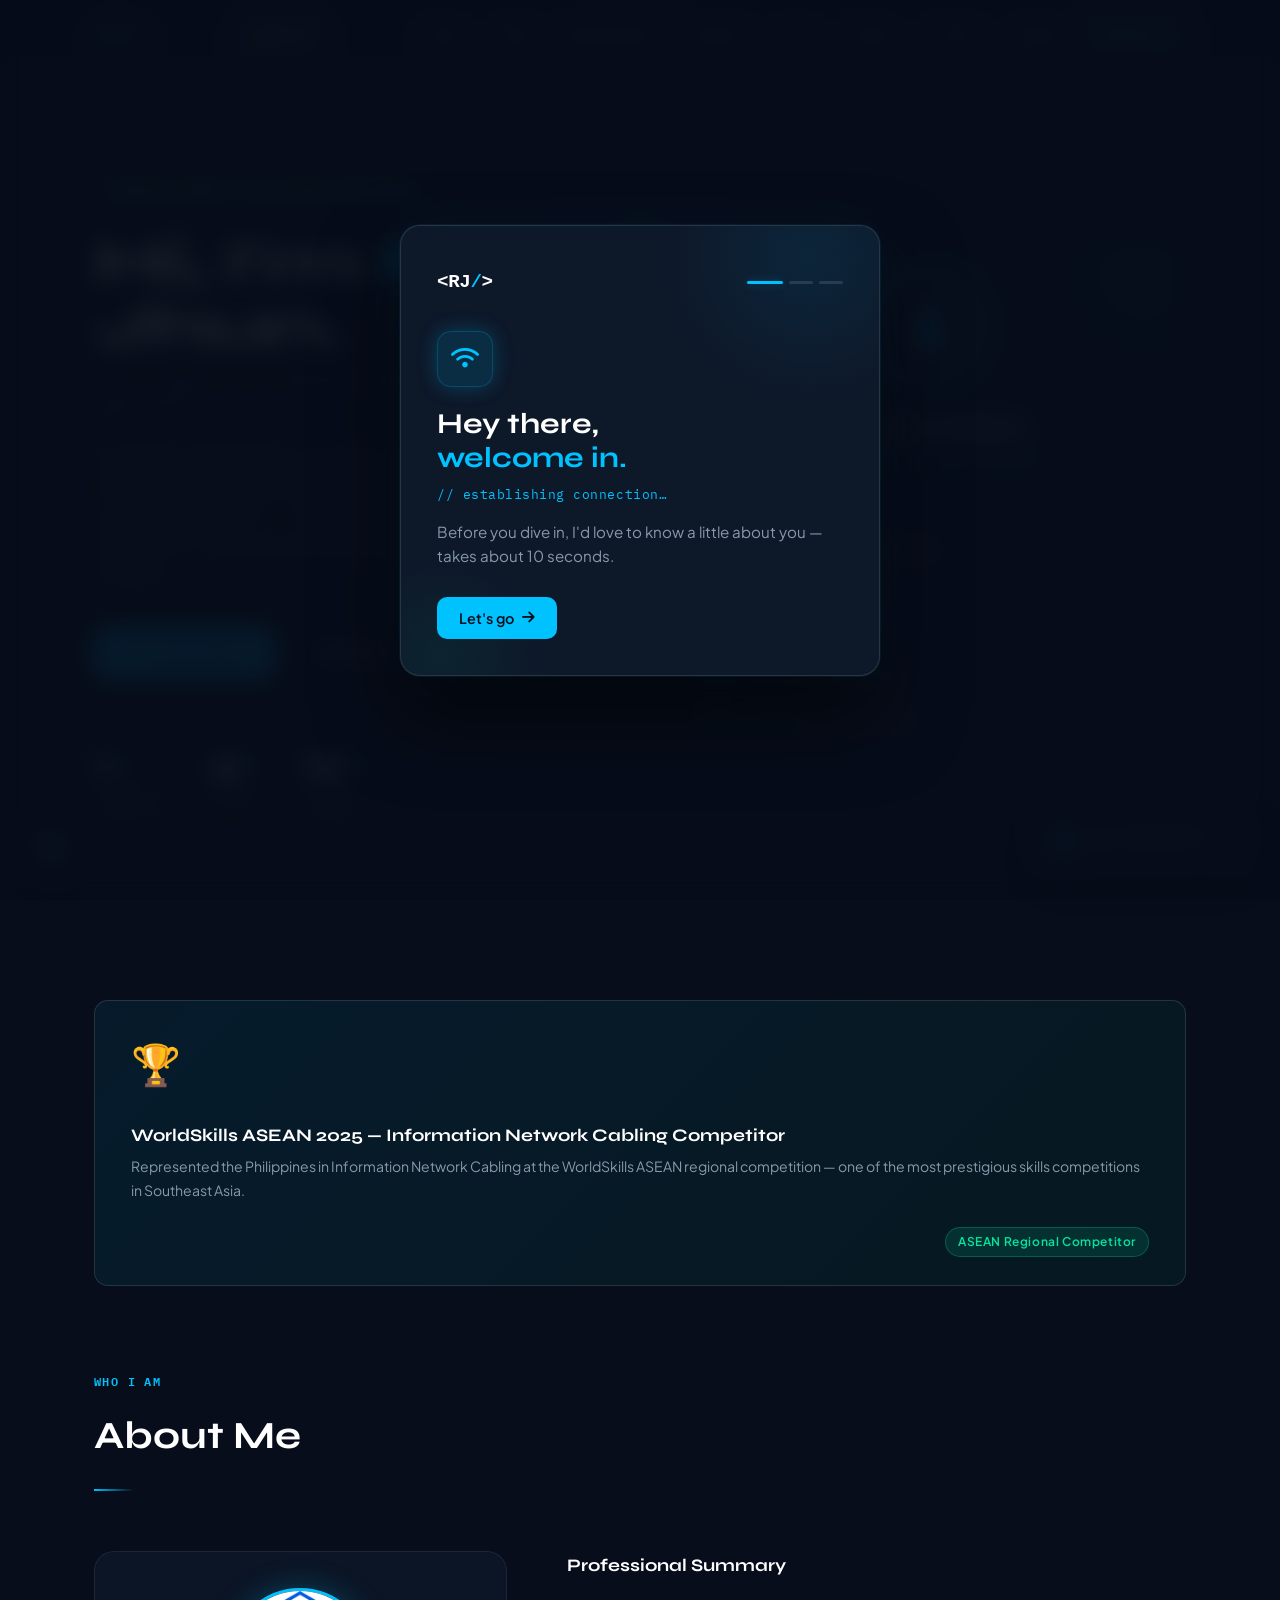
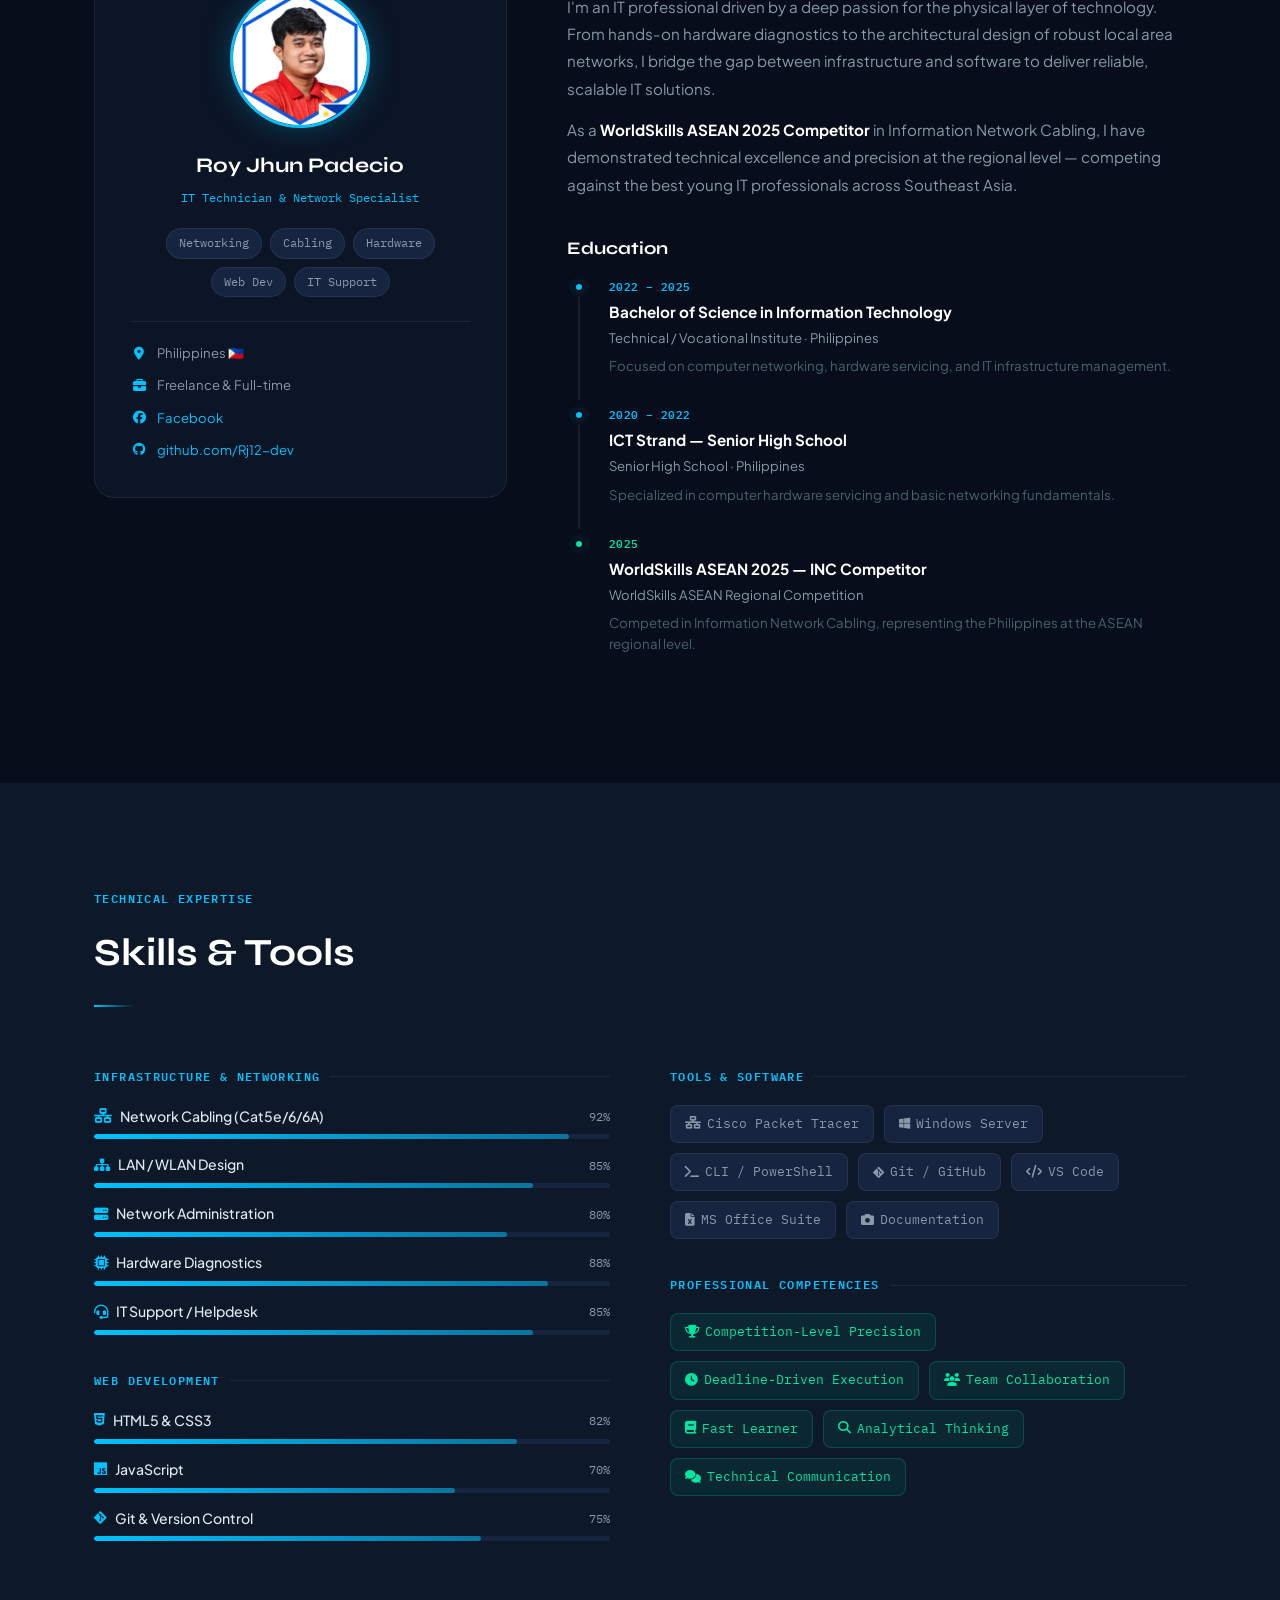
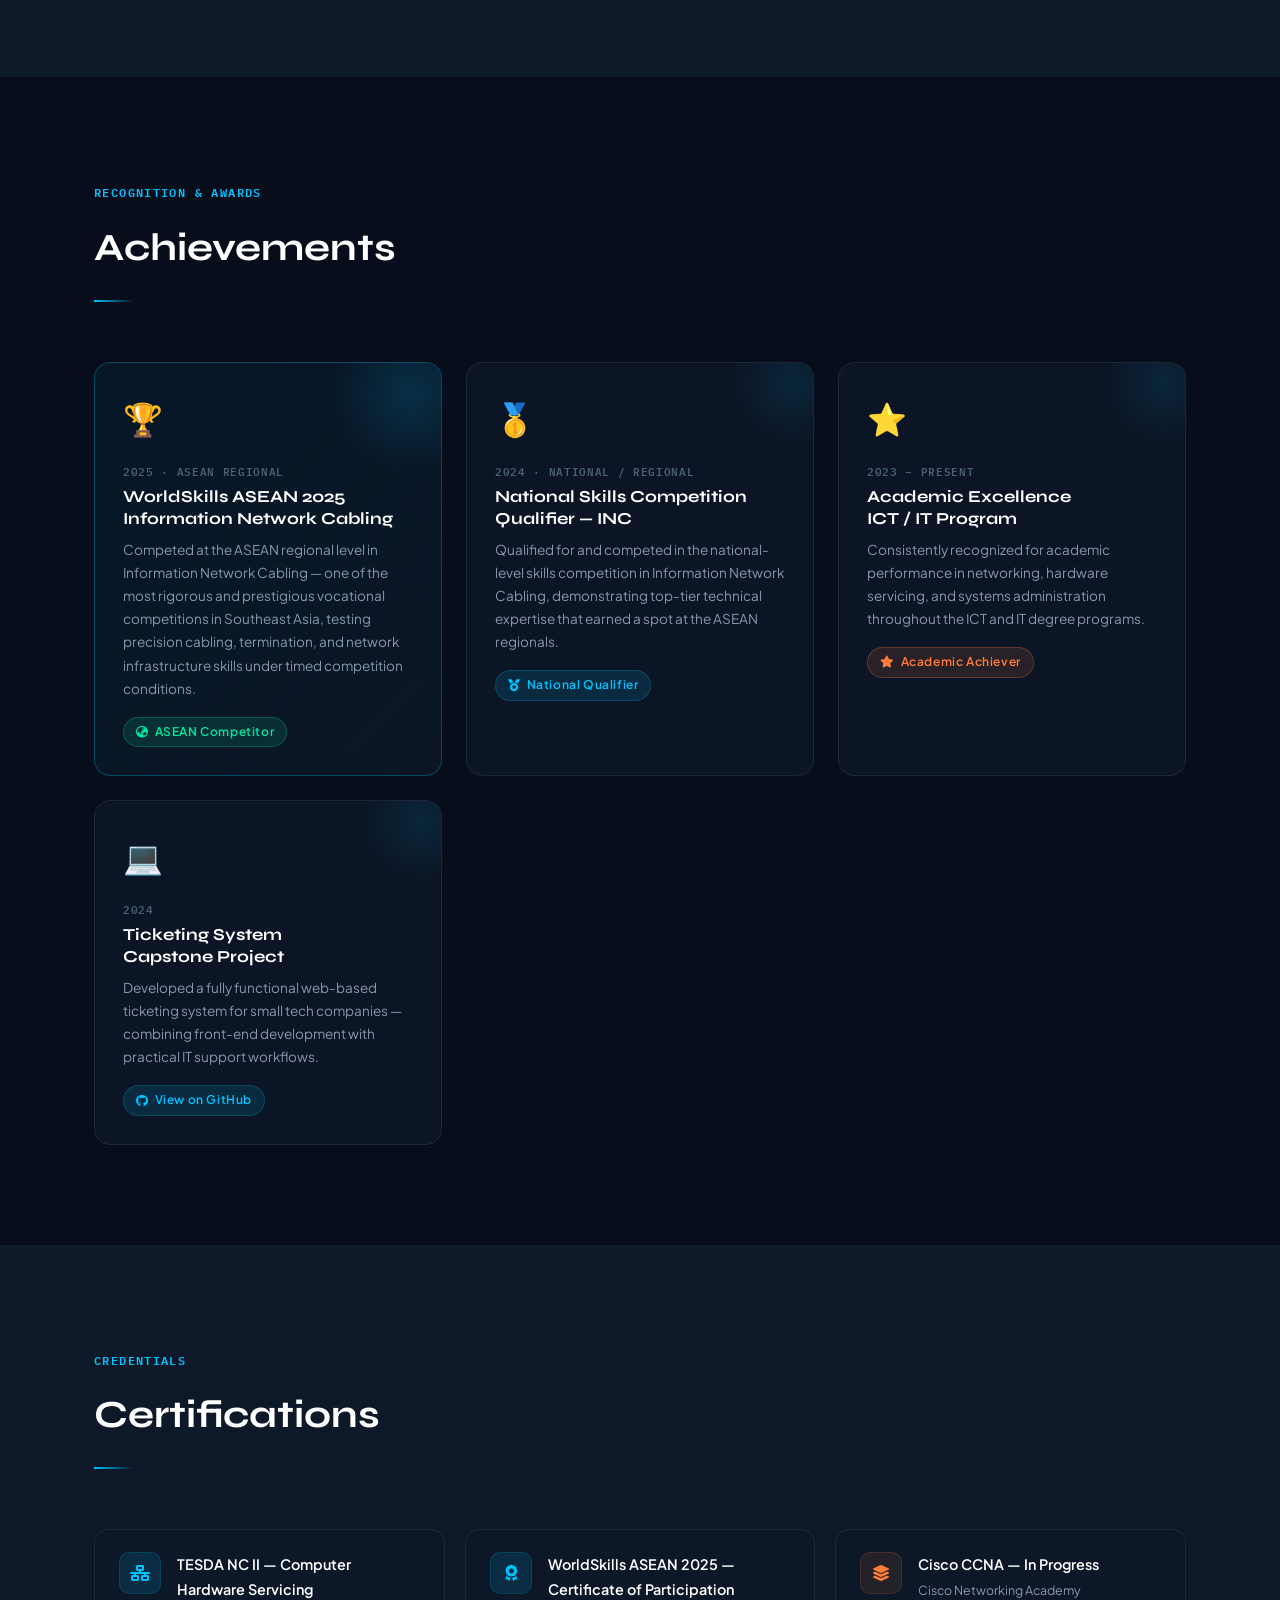
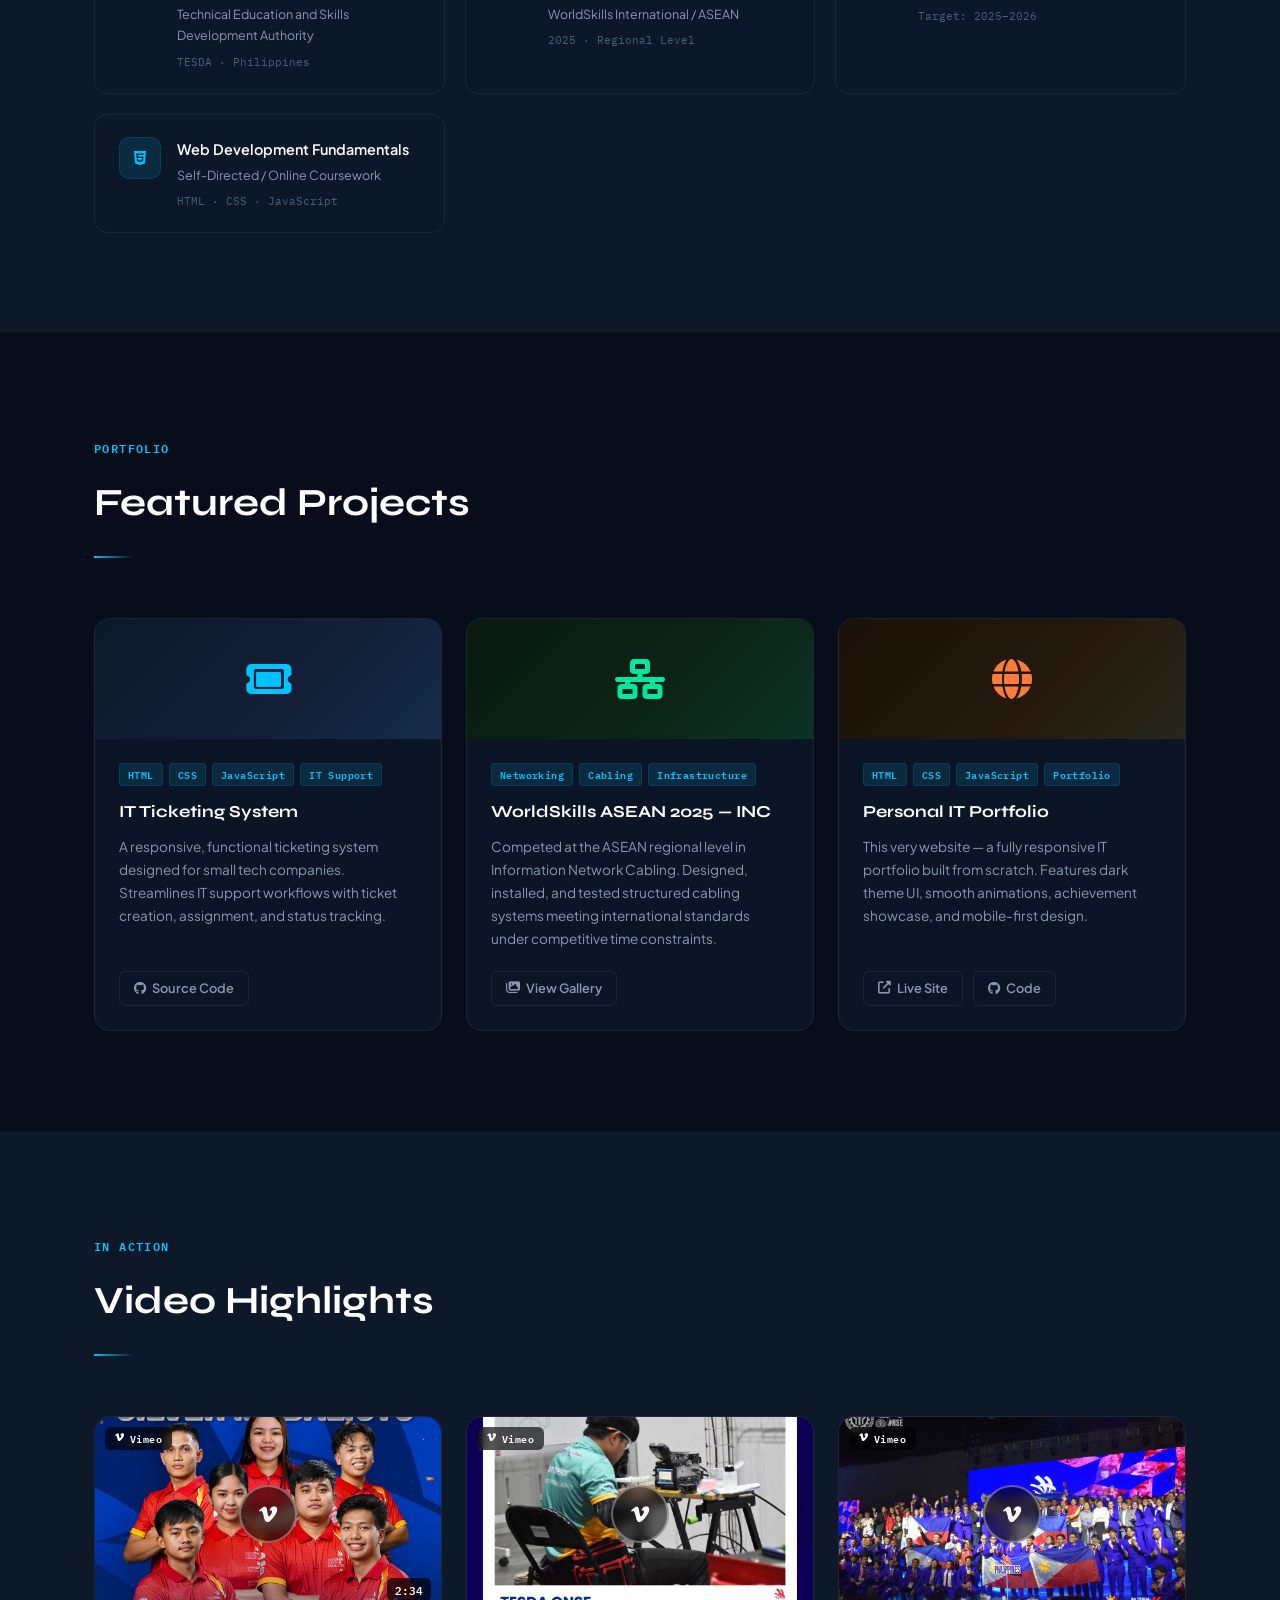
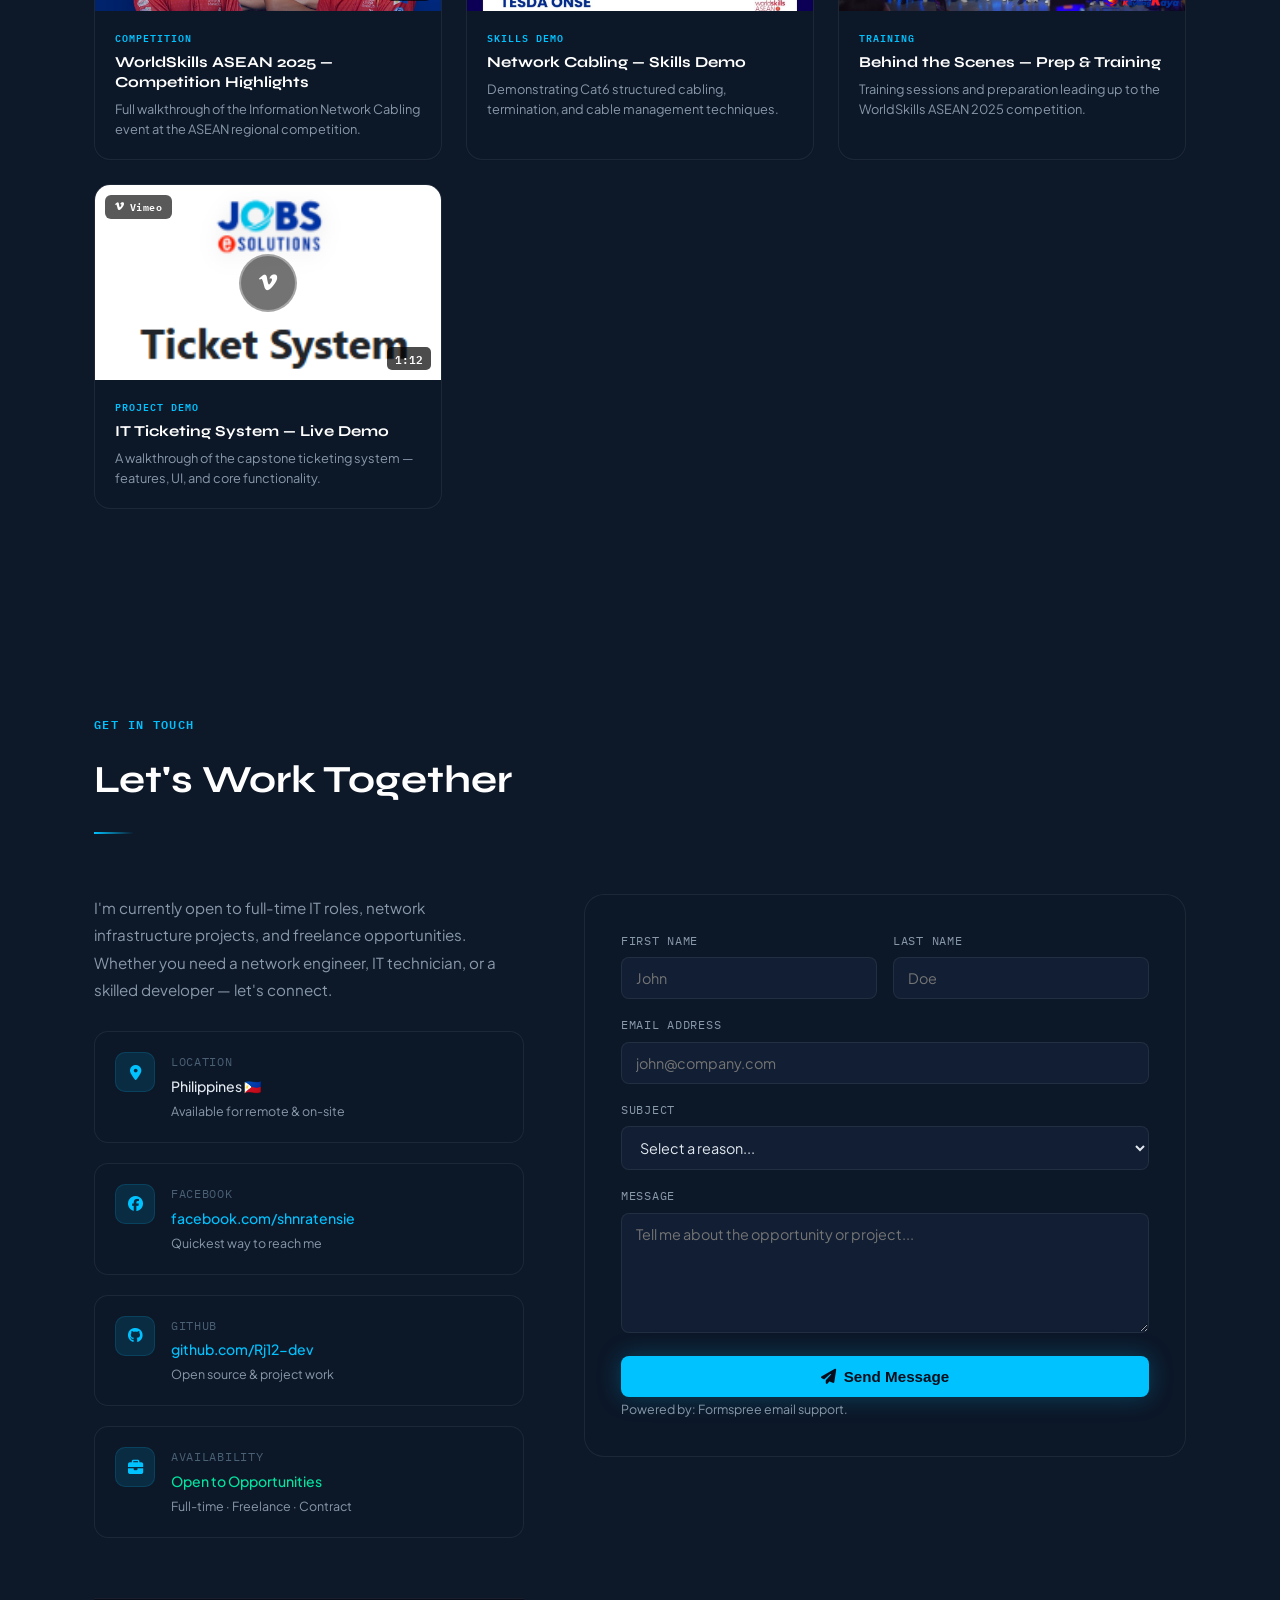
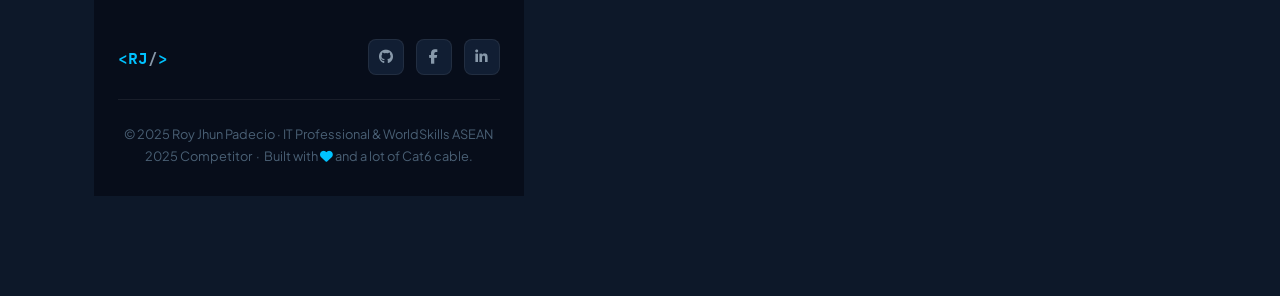
==== commit 8d16ff76: "index.html" ====
--- a/index.html
+++ b/index.html
@@ -931,7 +931,7 @@
 
   <!-- Audio element — swap src for your own track -->
   <audio id="bgMusic" loop preload="none">
-    <source src="https://cdn.pixabay.com/audio/2022/05/27/audio_1808fbf07a.mp3" type="audio/mpeg">
+    <source src="assets/audio/Udienxx - Struct (Instrumental  Slowed to perfection).mp3" type="audio/mpeg">
   </audio>
 
   <!-- ===== SCRIPTS ===== -->
--- a/style.css
+++ b/style.css
@@ -27,6 +27,49 @@
   --transition: all 0.3s cubic-bezier(0.4,0,0.2,1);
 }
 
+/* ─── GLOBAL THEME TRANSITION ─── */
+*, *::before, *::after {
+  transition-property: background-color, border-color, color, box-shadow;
+  transition-duration: 0.35s;
+  transition-timing-function: cubic-bezier(0.4,0,0.2,1);
+}
+/* But keep animation-based transitions intact */
+.hero-card, .fade-up, .skill-fill, .spinning { transition: none !important; }
+
+/* ─── DAY MODE OVERRIDES ─── */
+body.day-mode {
+  --navy:       #f0f4ff;
+  --navy-2:     #e4eaf7;
+  --navy-3:     #d6dfef;
+  --navy-4:     #c6d0e4;
+  --border:     rgba(0,0,0,0.08);
+  --border-md:  rgba(0,0,0,0.14);
+  --blue:       #0075c9;
+  --blue-dim:   rgba(0,117,201,0.1);
+  --blue-glow:  rgba(0,117,201,0.18);
+  --green:      #00916b;
+  --orange:     #d9520a;
+  --text:       #1a2540;
+  --text-dim:   #485870;
+  --text-muted: #7a8ba8;
+  --white:      #0d1829;
+  --card-bg:    rgba(228,234,247,0.95);
+  background: var(--navy) !important;
+  color: var(--text) !important;
+}
+body.day-mode::before {
+  background-image:
+    linear-gradient(rgba(0,100,200,0.04) 1px, transparent 1px),
+    linear-gradient(90deg, rgba(0,100,200,0.04) 1px, transparent 1px) !important;
+}
+body.day-mode nav {
+  background: rgba(240,244,255,0.92) !important;
+  border-bottom-color: rgba(0,0,0,0.1) !important;
+}
+body.day-mode .hero::after {
+  background: radial-gradient(circle, rgba(0,117,201,0.07) 0%, transparent 70%) !important;
+}
+
 /* ─── RESET & BASE ─── */
 *, *::before, *::after { margin:0; padding:0; box-sizing:border-box; }
 html { scroll-behavior:smooth; }
@@ -961,6 +1004,302 @@
   font-size: 0.8rem;
   color: var(--text-muted);
   text-align: center;
+}
+
+/* ─── MUSIC PLAYER ─── */
+#music-player {
+  position: fixed;
+  bottom: 28px;
+  right: 28px;
+  z-index: 9000;
+  display: flex;
+  flex-direction: column;
+  align-items: flex-end;
+  gap: 10px;
+  font-family: 'IBM Plex Mono', monospace;
+}
+
+/* Collapsed pill shown when player is minimized */
+#music-pill {
+  display: flex;
+  align-items: center;
+  gap: 10px;
+  background: rgba(7,13,26,0.92);
+  border: 1px solid rgba(0,194,255,0.25);
+  border-radius: 50px;
+  padding: 10px 18px 10px 12px;
+  backdrop-filter: blur(18px) saturate(180%);
+  box-shadow: 0 8px 32px rgba(0,0,0,0.45), 0 0 0 1px rgba(0,194,255,0.08);
+  cursor: pointer;
+  transition: all 0.3s cubic-bezier(0.4,0,0.2,1);
+  user-select: none;
+}
+#music-pill:hover {
+  border-color: rgba(0,194,255,0.5);
+  box-shadow: 0 12px 40px rgba(0,0,0,0.5), 0 0 20px rgba(0,194,255,0.15);
+  transform: translateY(-2px);
+}
+
+/* Animated vinyl icon */
+.music-icon {
+  width: 32px; height: 32px;
+  border-radius: 50%;
+  background: conic-gradient(var(--blue) 0deg, var(--navy-4) 60deg, var(--blue) 120deg, var(--navy-3) 180deg, rgba(0,194,255,0.4) 240deg, var(--navy-4) 300deg, var(--blue) 360deg);
+  display: flex;
+  align-items: center;
+  justify-content: center;
+  flex-shrink: 0;
+  position: relative;
+  transition: all 0.3s ease;
+}
+.music-icon::after {
+  content: '';
+  width: 10px; height: 10px;
+  border-radius: 50%;
+  background: var(--navy);
+  border: 1.5px solid rgba(0,194,255,0.4);
+  position: absolute;
+}
+.music-icon.spinning {
+  animation: vinyl-spin 4s linear infinite;
+}
+@keyframes vinyl-spin {
+  from { transform: rotate(0deg); }
+  to   { transform: rotate(360deg); }
+}
+
+.music-pill-info {
+  display: flex;
+  flex-direction: column;
+  gap: 1px;
+  min-width: 110px;
+}
+.music-pill-title {
+  font-size: 0.7rem;
+  font-weight: 600;
+  color: var(--white);
+  letter-spacing: 0.03em;
+  white-space: nowrap;
+  overflow: hidden;
+  text-overflow: ellipsis;
+  max-width: 140px;
+}
+.music-pill-sub {
+  font-size: 0.6rem;
+  color: var(--text-muted);
+  letter-spacing: 0.04em;
+}
+
+/* Waveform bars animation */
+.music-wave {
+  display: flex;
+  align-items: flex-end;
+  gap: 2px;
+  height: 16px;
+}
+.music-wave span {
+  width: 2px;
+  border-radius: 2px;
+  background: var(--blue);
+  opacity: 0.7;
+  animation: wave-bar 1.2s ease-in-out infinite;
+}
+.music-wave span:nth-child(1) { height: 6px;  animation-delay: 0s; }
+.music-wave span:nth-child(2) { height: 12px; animation-delay: 0.15s; }
+.music-wave span:nth-child(3) { height: 8px;  animation-delay: 0.3s; }
+.music-wave span:nth-child(4) { height: 14px; animation-delay: 0.1s; }
+.music-wave span:nth-child(5) { height: 5px;  animation-delay: 0.25s; }
+.music-wave.paused span { animation-play-state: paused; opacity: 0.3; }
+
+@keyframes wave-bar {
+  0%, 100% { transform: scaleY(0.4); }
+  50%       { transform: scaleY(1); }
+}
+
+/* Expanded player panel */
+#music-panel {
+  background: rgba(7,13,26,0.96);
+  border: 1px solid rgba(0,194,255,0.2);
+  border-radius: 18px;
+  padding: 18px 20px;
+  width: 280px;
+  backdrop-filter: blur(24px) saturate(200%);
+  box-shadow: 0 20px 60px rgba(0,0,0,0.55), 0 0 0 1px rgba(0,194,255,0.05);
+  display: none;
+  flex-direction: column;
+  gap: 14px;
+  animation: panelSlideUp 0.25s cubic-bezier(0.34,1.56,0.64,1);
+}
+#music-panel.open {
+  display: flex;
+}
+@keyframes panelSlideUp {
+  from { opacity: 0; transform: translateY(12px) scale(0.96); }
+  to   { opacity: 1; transform: translateY(0) scale(1); }
+}
+
+.mp-header {
+  display: flex;
+  align-items: center;
+  justify-content: space-between;
+}
+.mp-label {
+  font-size: 0.6rem;
+  font-weight: 600;
+  color: var(--text-muted);
+  letter-spacing: 0.12em;
+  text-transform: uppercase;
+}
+.mp-close-btn {
+  width: 22px; height: 22px;
+  border-radius: 6px;
+  background: var(--navy-4);
+  border: 1px solid var(--border);
+  color: var(--text-dim);
+  font-size: 0.65rem;
+  cursor: pointer;
+  display: flex; align-items: center; justify-content: center;
+  transition: all 0.2s ease;
+}
+.mp-close-btn:hover { background: rgba(255,80,80,0.15); color: #ff6b6b; border-color: rgba(255,80,80,0.3); }
+
+.mp-track {
+  display: flex;
+  align-items: center;
+  gap: 12px;
+}
+.mp-vinyl {
+  width: 44px; height: 44px;
+  border-radius: 50%;
+  background: conic-gradient(var(--blue) 0deg, var(--navy-4) 60deg, rgba(0,194,255,0.5) 120deg, var(--navy-3) 180deg, rgba(0,194,255,0.3) 240deg, var(--navy-4) 300deg, var(--blue) 360deg);
+  display: flex; align-items: center; justify-content: center;
+  flex-shrink: 0;
+  box-shadow: 0 0 18px rgba(0,194,255,0.2);
+}
+.mp-vinyl::after {
+  content: '';
+  width: 14px; height: 14px;
+  border-radius: 50%;
+  background: var(--navy);
+  border: 2px solid rgba(0,194,255,0.35);
+}
+.mp-vinyl.spinning { animation: vinyl-spin 4s linear infinite; }
+
+.mp-info { flex: 1; min-width: 0; }
+.mp-title {
+  font-size: 0.82rem;
+  font-weight: 600;
+  color: var(--white);
+  white-space: nowrap;
+  overflow: hidden;
+  text-overflow: ellipsis;
+  margin-bottom: 2px;
+}
+.mp-artist {
+  font-size: 0.65rem;
+  color: var(--text-muted);
+  letter-spacing: 0.04em;
+}
+
+/* Progress bar */
+.mp-progress-wrap {
+  display: flex;
+  flex-direction: column;
+  gap: 6px;
+}
+.mp-progress-bar {
+  position: relative;
+  height: 4px;
+  background: var(--navy-4);
+  border-radius: 4px;
+  cursor: pointer;
+  overflow: hidden;
+}
+.mp-progress-fill {
+  height: 100%;
+  background: linear-gradient(90deg, var(--blue), rgba(0,194,255,0.6));
+  border-radius: 4px;
+  width: 0%;
+  transition: width 0.5s linear;
+  pointer-events: none;
+}
+.mp-progress-bar:hover .mp-progress-fill {
+  background: linear-gradient(90deg, var(--blue), var(--green));
+}
+.mp-times {
+  display: flex;
+  justify-content: space-between;
+  font-size: 0.6rem;
+  color: var(--text-muted);
+}
+
+/* Controls */
+.mp-controls {
+  display: flex;
+  align-items: center;
+  justify-content: center;
+  gap: 8px;
+}
+.mp-btn {
+  width: 34px; height: 34px;
+  border-radius: 8px;
+  background: var(--navy-4);
+  border: 1px solid var(--border);
+  color: var(--text-dim);
+  font-size: 0.85rem;
+  cursor: pointer;
+  display: flex; align-items: center; justify-content: center;
+  transition: all 0.2s ease;
+  flex-shrink: 0;
+}
+.mp-btn:hover { color: var(--blue); border-color: rgba(0,194,255,0.3); background: var(--blue-dim); }
+.mp-btn.play-pause {
+  width: 42px; height: 42px;
+  background: var(--blue);
+  color: var(--navy);
+  border-color: var(--blue);
+  font-size: 1rem;
+  box-shadow: 0 0 16px var(--blue-glow);
+}
+.mp-btn.play-pause:hover { transform: scale(1.05); box-shadow: 0 0 24px rgba(0,194,255,0.45); }
+
+/* Volume row */
+.mp-volume-row {
+  display: flex;
+  align-items: center;
+  gap: 10px;
+}
+.mp-vol-icon { color: var(--text-muted); font-size: 0.75rem; flex-shrink: 0; }
+.mp-volume-slider {
+  flex: 1;
+  -webkit-appearance: none;
+  appearance: none;
+  height: 3px;
+  border-radius: 3px;
+  background: var(--navy-4);
+  outline: none;
+  cursor: pointer;
+}
+.mp-volume-slider::-webkit-slider-thumb {
+  -webkit-appearance: none;
+  appearance: none;
+  width: 12px; height: 12px;
+  border-radius: 50%;
+  background: var(--blue);
+  cursor: pointer;
+  box-shadow: 0 0 6px var(--blue-glow);
+}
+.mp-volume-slider::-moz-range-thumb {
+  width: 12px; height: 12px;
+  border-radius: 50%;
+  background: var(--blue);
+  cursor: pointer;
+  border: none;
+}
+
+@media (max-width: 480px) {
+  #music-player { bottom: 16px; right: 16px; }
+  #music-panel { width: calc(100vw - 32px); }
 }
 
 /* ─── SCROLL ANIMATIONS ─── */
@@ -1180,35 +1519,840 @@
   width: 100%;
 }
 
+/* ─── ACCESSIBILITY & POLISH ─── */
+
+/* Scroll offset so anchors aren't hidden behind sticky nav */
+html { scroll-padding-top: 80px; }
+
+/* Keyboard focus ring */
+*:focus-visible {
+  outline: 2px solid var(--blue);
+  outline-offset: 3px;
+  border-radius: 4px;
+}
+
+/* Active nav link */
+.nav-links a.active {
+  color: var(--blue);
+  background: var(--blue-dim);
+}
+
 /* ─── RESPONSIVE ─── */
+
+/* ── Tablet landscape (≤ 1024px) ── */
+@media (max-width: 1024px) {
+  .hero-inner { gap: 40px; }
+  .skills-layout { gap: 40px; }
+  #about .about-grid { gap: 40px; }
+  .contact-layout { gap: 40px; }
+}
+
+/* ── Tablet portrait (≤ 900px) ── */
 @media (max-width: 900px) {
-  .hero-inner { grid-template-columns: 1fr; }
-  .hero-card { max-width: 360px; }
+  section { padding: 80px 0; }
+
+  .hero-inner {
+    grid-template-columns: 1fr;
+    text-align: center;
+  }
+  .hero-left { display:flex; flex-direction:column; align-items:center; }
+  .hero-desc { max-width: 100%; }
+  .hero-actions { justify-content: center; }
+  .hero-stats { justify-content: center; }
+  .hero-card { max-width: 380px; margin: 0 auto; }
+
   #about .about-grid { grid-template-columns: 1fr; }
-  .about-card { position: static; }
+  .about-card { position: static; max-width: 420px; margin: 0 auto; }
+
   .skills-layout { grid-template-columns: 1fr; }
   .contact-layout { grid-template-columns: 1fr; }
   .form-row { grid-template-columns: 1fr; }
-}
+
+  .projects-grid { grid-template-columns: repeat(auto-fill, minmax(280px, 1fr)); }
+  .certs-grid    { grid-template-columns: repeat(auto-fill, minmax(240px, 1fr)); }
+}
+
+/* ── Mobile (≤ 768px) ── */
 @media (max-width: 768px) {
+  section { padding: 64px 0; }
+
+  /* Nav */
   .hamburger { display:block; }
   .nav-links {
     display: none;
     flex-direction: column;
     position: absolute;
     top: 68px; left: 0; right: 0;
-    background: rgba(7,13,26,0.97);
-    backdrop-filter: blur(20px);
+    background: rgba(7,13,26,0.98);
+    backdrop-filter: blur(24px);
     border-bottom: 1px solid var(--border);
-    padding: 20px 0;
+    padding: 12px 0 20px;
     gap: 0;
+    max-height: calc(100vh - 68px);
+    overflow-y: auto;
   }
   .nav-links.active { display:flex; }
   .nav-links li { width:100%; }
-  .nav-links a { display:block; padding:12px 24px; border-radius:0; }
-  .hero-stats { gap: 20px; }
-  .projects-grid { grid-template-columns: 1fr; }
-  .achievements-grid { grid-template-columns: 1fr; }
-  .achievement-banner { flex-direction: column; text-align:center; }
+  .nav-links a {
+    display: block;
+    padding: 13px 24px;
+    border-radius: 0;
+    font-size: 0.95rem;
+    min-height: 48px;         /* touch target */
+    display: flex;
+    align-items: center;
+  }
+  .nav-links .btn-nav {
+    margin: 8px 20px 4px;
+    width: calc(100% - 40px);
+    justify-content: center;
+    border-radius: 8px;
+    padding: 12px 18px;
+  }
+
+  /* Hero */
+  .hero { padding-top: 88px; }
+  .hero h1 { font-size: clamp(2rem, 8vw, 2.8rem); }
+  .hero-title { font-size: 0.85rem; }
+  .hero-stats { gap: 20px; flex-wrap: wrap; justify-content: center; }
+  .stat-item { min-width: 80px; text-align: center; }
+
+  /* Grids → single column */
+  .projects-grid    { grid-template-columns: 1fr; }
+  .achievements-grid{ grid-template-columns: 1fr; }
+
+  /* Achievement banner */
+  .achievement-banner {
+    flex-direction: column;
+    text-align: center;
+    padding: 24px 20px;
+  }
   .achievement-banner .badge { margin-left: 0; }
-}
+
+  /* Sections */
+  .section-desc { font-size: 0.95rem; }
+  h2.section-title { font-size: clamp(1.6rem, 6vw, 2rem); }
+
+  /* Contact form */
+  .contact-form-wrap { padding: 24px 20px; }
+
+  /* Hero card */
+  .hero-card { padding: 24px 20px; }
+}
+
+/* ── Small mobile (≤ 480px) ── */
+@media (max-width: 480px) {
+  .container { padding: 0 16px; }
+
+  .hero-actions {
+    flex-direction: column;
+    align-items: stretch;
+  }
+  .hero-actions .btn {
+    width: 100%;
+    justify-content: center;
+    min-height: 48px;
+  }
+
+  .hero-stats { gap: 16px; }
+
+  .certs-grid { grid-template-columns: 1fr; }
+
+  .filter-bar { gap: 8px; }
+  .filter-btn  { padding: 8px 14px; font-size: 0.78rem; }
+
+  .video-grid  { grid-template-columns: 1fr; }
+
+  /* Lightbox */
+  .lb-content img { max-width: 95vw; max-height: 80vh; }
+
+  /* Chips wrap nicely */
+  .tool-chips { gap: 8px; }
+  .chip { font-size: 0.78rem; padding: 6px 12px; }
+}
+
+/* ============================================================
+   WELCOME GATE POPUP
+   ============================================================ */
+
+.wg-overlay {
+  position: fixed;
+  inset: 0;
+  z-index: 9999;
+  display: flex;
+  align-items: center;
+  justify-content: center;
+  padding: 20px;
+  transition: opacity 0.5s ease, visibility 0.5s ease;
+}
+
+.wg-overlay.hidden {
+  opacity: 0;
+  visibility: hidden;
+  pointer-events: none;
+}
+
+.wg-backdrop {
+  position: absolute;
+  inset: 0;
+  background: rgba(7, 13, 26, 0.92);
+  backdrop-filter: blur(12px);
+  -webkit-backdrop-filter: blur(12px);
+}
+
+.wg-modal {
+  position: relative;
+  width: 100%;
+  max-width: 480px;
+  background: var(--navy-2);
+  border: 1px solid var(--border-md);
+  border-radius: 20px;
+  padding: 40px 36px 36px;
+  overflow: hidden;
+  box-shadow:
+    0 0 0 1px rgba(0,194,255,0.08),
+    0 40px 80px rgba(0,0,0,0.6),
+    0 0 60px rgba(0,194,255,0.06);
+  animation: wgSlideIn 0.55s cubic-bezier(0.22,1,0.36,1) both;
+}
+
+@keyframes wgSlideIn {
+  from { opacity: 0; transform: translateY(32px) scale(0.96); }
+  to   { opacity: 1; transform: translateY(0) scale(1); }
+}
+
+/* Ambient glow rings */
+.wg-glow {
+  position: absolute;
+  width: 300px;
+  height: 300px;
+  border-radius: 50%;
+  background: radial-gradient(circle, rgba(0,194,255,0.08) 0%, transparent 70%);
+  top: -120px;
+  right: -80px;
+  pointer-events: none;
+}
+.wg-glow--2 {
+  width: 200px;
+  height: 200px;
+  background: radial-gradient(circle, rgba(0,229,160,0.06) 0%, transparent 70%);
+  top: auto;
+  right: auto;
+  bottom: -80px;
+  left: -60px;
+}
+
+/* Header */
+.wg-header {
+  display: flex;
+  align-items: center;
+  justify-content: space-between;
+  margin-bottom: 32px;
+}
+
+.wg-logo {
+  font-family: 'IBM Plex Mono', monospace;
+  font-size: 1.2rem;
+  font-weight: 700;
+  color: var(--white);
+  letter-spacing: -0.02em;
+}
+.wg-logo span { color: var(--blue); }
+
+.wg-step-track {
+  display: flex;
+  gap: 6px;
+  align-items: center;
+}
+.wg-step {
+  display: block;
+  width: 24px;
+  height: 3px;
+  border-radius: 2px;
+  background: var(--border-md);
+  transition: all 0.3s ease;
+}
+.wg-step.active {
+  background: var(--blue);
+  width: 36px;
+  box-shadow: 0 0 8px var(--blue-glow);
+}
+.wg-step.done {
+  background: var(--green);
+  width: 24px;
+}
+
+/* Icon badge */
+.wg-icon-badge {
+  width: 56px;
+  height: 56px;
+  border-radius: 14px;
+  background: var(--blue-dim);
+  border: 1px solid rgba(0,194,255,0.2);
+  display: flex;
+  align-items: center;
+  justify-content: center;
+  font-size: 1.4rem;
+  color: var(--blue);
+  margin-bottom: 20px;
+  box-shadow: 0 0 20px var(--blue-glow);
+}
+
+.wg-label {
+  font-size: 0.7rem;
+  letter-spacing: 0.1em;
+  text-transform: uppercase;
+  color: var(--blue);
+  margin-bottom: 8px;
+}
+
+.wg-title {
+  font-family: 'Syne', sans-serif;
+  font-size: 1.8rem;
+  font-weight: 700;
+  color: var(--white);
+  line-height: 1.2;
+  margin-bottom: 8px;
+}
+.wg-title span { color: var(--blue); }
+
+.wg-sub {
+  font-size: 0.82rem;
+  color: var(--blue);
+  margin-bottom: 14px;
+  letter-spacing: 0.04em;
+}
+
+.wg-body {
+  font-size: 0.95rem;
+  color: var(--text-dim);
+  margin-bottom: 28px;
+  line-height: 1.6;
+}
+
+/* Choice buttons */
+.wg-choices {
+  display: grid;
+  grid-template-columns: 1fr 1fr;
+  gap: 10px;
+  margin-bottom: 28px;
+}
+
+.wg-choice {
+  display: flex;
+  align-items: center;
+  gap: 10px;
+  padding: 14px 16px;
+  background: var(--navy-3);
+  border: 1px solid var(--border);
+  border-radius: 12px;
+  color: var(--text-dim);
+  font-family: 'Plus Jakarta Sans', sans-serif;
+  font-size: 0.85rem;
+  font-weight: 500;
+  cursor: pointer;
+  text-align: left;
+  transition: var(--transition);
+}
+.wg-choice i {
+  font-size: 1rem;
+  color: var(--text-muted);
+  flex-shrink: 0;
+  transition: color 0.2s;
+}
+.wg-choice:hover {
+  border-color: rgba(0,194,255,0.3);
+  color: var(--text);
+  background: var(--navy-4);
+}
+.wg-choice:hover i { color: var(--blue); }
+.wg-choice.selected {
+  border-color: var(--blue);
+  background: var(--blue-dim);
+  color: var(--white);
+  box-shadow: 0 0 16px rgba(0,194,255,0.12);
+}
+.wg-choice.selected i { color: var(--blue); }
+
+/* Nav / buttons */
+.wg-nav {
+  display: flex;
+  gap: 10px;
+  justify-content: flex-end;
+}
+
+.wg-btn {
+  display: inline-flex;
+  align-items: center;
+  gap: 8px;
+  padding: 12px 22px;
+  border-radius: 10px;
+  font-family: 'Plus Jakarta Sans', sans-serif;
+  font-size: 0.9rem;
+  font-weight: 600;
+  cursor: pointer;
+  border: none;
+  transition: var(--transition);
+}
+
+.wg-btn--primary {
+  background: var(--blue);
+  color: var(--navy);
+}
+.wg-btn--primary:hover:not(:disabled) {
+  background: #33d0ff;
+  box-shadow: 0 0 20px rgba(0,194,255,0.35);
+  transform: translateY(-1px);
+}
+.wg-btn--primary:disabled {
+  opacity: 0.4;
+  cursor: not-allowed;
+}
+
+.wg-btn--ghost {
+  background: transparent;
+  border: 1px solid var(--border-md);
+  color: var(--text-dim);
+}
+.wg-btn--ghost:hover {
+  border-color: rgba(0,194,255,0.3);
+  color: var(--text);
+}
+
+/* Panel transitions */
+.wg-panel {
+  display: none;
+  animation: wgFadeIn 0.3s ease both;
+}
+.wg-panel.active { display: block; }
+
+@keyframes wgFadeIn {
+  from { opacity: 0; transform: translateX(12px); }
+  to   { opacity: 1; transform: translateX(0); }
+}
+
+/* Body lock while popup is open */
+body.wg-locked { overflow: hidden; }
+
+/* Responsive */
+@media (max-width: 480px) {
+  .wg-modal { padding: 28px 20px 24px; }
+  .wg-title { font-size: 1.5rem; }
+  .wg-choices { grid-template-columns: 1fr; }
+}
+
+/* ============================================================
+   THEME TOGGLE BUTTON
+   ============================================================ */
+
+#themeToggle {
+  display: inline-flex;
+  align-items: center;
+  gap: 6px;
+  padding: 6px 14px;
+  background: var(--navy-3);
+  border: 1px solid var(--border-md);
+  border-radius: 20px;
+  color: var(--text-dim);
+  font-family: 'IBM Plex Mono', monospace;
+  font-size: 0.72rem;
+  font-weight: 600;
+  letter-spacing: 0.04em;
+  cursor: pointer;
+  white-space: nowrap;
+  flex-shrink: 0;
+}
+#themeToggle:hover {
+  border-color: rgba(0,194,255,0.4);
+  color: var(--text);
+  background: var(--navy-4);
+}
+#themeToggle .tt-icon {
+  font-size: 0.9rem;
+  display: inline-block;
+  transition: transform 0.5s cubic-bezier(0.34,1.56,0.64,1) !important;
+}
+#themeToggle:hover .tt-icon { transform: rotate(18deg) scale(1.2); }
+
+/* ============================================================
+   TETRIS FLOATING BUTTON & MODAL
+   ============================================================ */
+
+/* Floating button */
+#tetrisBtn {
+  position: fixed;
+  bottom: 28px;
+  left: 28px;
+  z-index: 900;
+  width: 48px;
+  height: 48px;
+  border-radius: 12px;
+  background: var(--navy-3);
+  border: 1px solid var(--border-md);
+  color: var(--blue);
+  cursor: pointer;
+  display: flex;
+  align-items: center;
+  justify-content: center;
+  box-shadow: 0 4px 20px rgba(0,0,0,0.4), 0 0 0 1px rgba(0,194,255,0.08);
+  transition: var(--transition);
+}
+#tetrisBtn:hover {
+  background: var(--navy-4);
+  border-color: rgba(0,194,255,0.35);
+  box-shadow: 0 4px 24px rgba(0,0,0,0.5), 0 0 16px rgba(0,194,255,0.2);
+  transform: translateY(-2px);
+  color: #33d0ff;
+}
+
+/* Modal overlay */
+.tg-overlay {
+  position: fixed;
+  inset: 0;
+  z-index: 9000;
+  display: flex;
+  align-items: center;
+  justify-content: center;
+  padding: 20px;
+  opacity: 0;
+  visibility: hidden;
+  pointer-events: none;
+  transition: opacity 0.3s ease, visibility 0.3s ease;
+}
+.tg-overlay.active {
+  opacity: 1;
+  visibility: visible;
+  pointer-events: all;
+}
+
+.tg-backdrop {
+  position: absolute;
+  inset: 0;
+  background: rgba(7,13,26,0.88);
+  backdrop-filter: blur(10px);
+  -webkit-backdrop-filter: blur(10px);
+}
+
+.tg-modal {
+  position: relative;
+  background: var(--navy-2);
+  border: 1px solid var(--border-md);
+  border-radius: 18px;
+  overflow: hidden;
+  box-shadow: 0 40px 80px rgba(0,0,0,0.6), 0 0 0 1px rgba(0,194,255,0.07);
+  animation: tgSlideIn 0.35s cubic-bezier(0.22,1,0.36,1) both;
+}
+.tg-overlay.active .tg-modal { animation: tgSlideIn 0.35s cubic-bezier(0.22,1,0.36,1) both; }
+
+@keyframes tgSlideIn {
+  from { opacity:0; transform: scale(0.93) translateY(20px); }
+  to   { opacity:1; transform: scale(1) translateY(0); }
+}
+
+/* Header */
+.tg-header {
+  display: flex;
+  align-items: center;
+  justify-content: space-between;
+  padding: 14px 18px;
+  border-bottom: 1px solid var(--border);
+  background: var(--navy-3);
+  gap: 12px;
+}
+.tg-title {
+  font-family: 'IBM Plex Mono', monospace;
+  font-size: 0.9rem;
+  font-weight: 700;
+  color: var(--white);
+  white-space: nowrap;
+}
+.tg-title span { color: var(--blue); }
+
+.tg-meta {
+  display: flex;
+  gap: 12px;
+  flex: 1;
+  justify-content: center;
+}
+.tg-score-box {
+  display: flex;
+  flex-direction: column;
+  align-items: center;
+  gap: 2px;
+}
+.tg-score-label {
+  font-family: 'IBM Plex Mono', monospace;
+  font-size: 0.6rem;
+  letter-spacing: 0.1em;
+  color: var(--text-muted);
+}
+.tg-score-val {
+  font-family: 'IBM Plex Mono', monospace;
+  font-size: 1rem;
+  font-weight: 700;
+  color: var(--blue);
+  min-width: 40px;
+  text-align: center;
+}
+
+.tg-close {
+  background: none;
+  border: 1px solid var(--border);
+  color: var(--text-muted);
+  font-size: 0.85rem;
+  width: 28px;
+  height: 28px;
+  border-radius: 7px;
+  cursor: pointer;
+  display: flex;
+  align-items: center;
+  justify-content: center;
+  transition: var(--transition);
+  flex-shrink: 0;
+}
+.tg-close:hover { border-color: rgba(255,76,79,0.4); color: #ff4c4f; }
+
+/* Body */
+.tg-body {
+  display: flex;
+  gap: 0;
+}
+
+/* Canvas wrap */
+.tg-left {
+  position: relative;
+  flex-shrink: 0;
+}
+#tetrisCanvas {
+  display: block;
+  background: var(--navy);
+}
+
+/* Game overlay (start / game over) */
+.tg-game-overlay {
+  position: absolute;
+  inset: 0;
+  background: rgba(7,13,26,0.88);
+  display: flex;
+  align-items: center;
+  justify-content: center;
+  backdrop-filter: blur(4px);
+}
+.tg-overlay-content { text-align: center; }
+.tg-overlay-title {
+  font-family: 'Syne', sans-serif;
+  font-size: 1.8rem;
+  font-weight: 800;
+  color: var(--blue);
+  letter-spacing: 0.1em;
+  margin-bottom: 8px;
+  text-shadow: 0 0 20px rgba(0,194,255,0.5);
+}
+.tg-overlay-sub {
+  font-size: 0.85rem;
+  color: var(--text-dim);
+  margin-bottom: 20px;
+  font-family: 'IBM Plex Mono', monospace;
+}
+.tg-start-btn {
+  background: var(--blue);
+  color: var(--navy);
+  border: none;
+  border-radius: 8px;
+  padding: 10px 28px;
+  font-family: 'IBM Plex Mono', monospace;
+  font-size: 0.9rem;
+  font-weight: 700;
+  cursor: pointer;
+  transition: var(--transition);
+  letter-spacing: 0.05em;
+}
+.tg-start-btn:hover {
+  background: #33d0ff;
+  box-shadow: 0 0 20px rgba(0,194,255,0.4);
+  transform: translateY(-1px);
+}
+
+/* Right panel */
+.tg-right {
+  padding: 14px 14px 14px 12px;
+  display: flex;
+  flex-direction: column;
+  gap: 12px;
+  min-width: 108px;
+  background: var(--navy);
+  border-left: 1px solid var(--border);
+}
+.tg-panel {
+  background: var(--navy-2);
+  border: 1px solid var(--border);
+  border-radius: 10px;
+  padding: 10px;
+}
+.tg-panel-label {
+  font-size: 0.6rem;
+  letter-spacing: 0.12em;
+  text-transform: uppercase;
+  color: var(--blue);
+  margin-bottom: 8px;
+}
+#tgNextCanvas { display: block; margin: 0 auto; }
+
+/* Controls */
+.tg-controls { font-size: 0.75rem; }
+.tg-key-row {
+  display: flex;
+  justify-content: space-between;
+  align-items: center;
+  gap: 6px;
+  margin-bottom: 4px;
+  color: var(--text-dim);
+}
+kbd {
+  background: var(--navy-3);
+  border: 1px solid var(--border-md);
+  border-radius: 4px;
+  padding: 1px 5px;
+  font-family: 'IBM Plex Mono', monospace;
+  font-size: 0.65rem;
+  color: var(--text);
+  white-space: nowrap;
+}
+
+/* D-pad touch controls */
+.tg-mobile-btns { display: none; }
+.tg-dpad { display: flex; flex-direction: column; align-items: center; gap: 4px; }
+.tg-dpad-row { display: flex; gap: 4px; }
+.tg-dpad-btn {
+  width: 32px; height: 32px;
+  background: var(--navy-3);
+  border: 1px solid var(--border-md);
+  border-radius: 7px;
+  color: var(--text);
+  font-size: 0.85rem;
+  cursor: pointer;
+  display: flex; align-items: center; justify-content: center;
+  transition: var(--transition);
+  -webkit-tap-highlight-color: transparent;
+}
+.tg-dpad-btn:active { background: var(--blue-dim); border-color: var(--blue); color: var(--blue); }
+.tg-dpad-space { width: 72px; font-size: 0.65rem; font-family: 'IBM Plex Mono', monospace; letter-spacing: 0.05em; }
+
+@media (max-width: 540px) {
+  .tg-modal { width: 100%; max-width: 340px; }
+  .tg-controls { display: none; }
+  .tg-mobile-btns { display: block; }
+}
+
+/* ── Tetris nudge bubble ─────────────────────────────────── */
+.tg-nudge {
+  position: fixed;
+  bottom: 88px;
+  left: 28px;
+  z-index: 901;
+  background: var(--navy-3);
+  border: 1px solid rgba(0,194,255,0.25);
+  border-radius: 14px;
+  padding: 14px 16px 14px 14px;
+  display: flex;
+  align-items: flex-start;
+  gap: 10px;
+  width: 230px;
+  box-shadow:
+    0 8px 32px rgba(0,0,0,0.5),
+    0 0 0 1px rgba(0,194,255,0.06),
+    0 0 20px rgba(0,194,255,0.08);
+  opacity: 0;
+  transform: translateY(10px) scale(0.95);
+  pointer-events: none;
+  transition: opacity 0.35s cubic-bezier(0.22,1,0.36,1),
+              transform 0.35s cubic-bezier(0.22,1,0.36,1);
+}
+.tg-nudge.visible {
+  opacity: 1;
+  transform: translateY(0) scale(1);
+  pointer-events: all;
+}
+
+/* Arrow pointing down at the button */
+.tg-nudge-arrow {
+  position: absolute;
+  bottom: -7px;
+  left: 20px;
+  width: 13px;
+  height: 13px;
+  background: var(--navy-3);
+  border-right: 1px solid rgba(0,194,255,0.25);
+  border-bottom: 1px solid rgba(0,194,255,0.25);
+  transform: rotate(45deg);
+}
+
+.tg-nudge-emoji {
+  font-size: 1.5rem;
+  line-height: 1;
+  flex-shrink: 0;
+  margin-top: 2px;
+}
+
+.tg-nudge-text {
+  flex: 1;
+  display: flex;
+  flex-direction: column;
+  gap: 3px;
+}
+.tg-nudge-text strong {
+  font-size: 0.85rem;
+  font-weight: 700;
+  color: var(--white);
+}
+.tg-nudge-text span {
+  font-size: 0.78rem;
+  color: var(--text-dim);
+  line-height: 1.4;
+}
+
+.tg-nudge-cta {
+  display: block;
+  width: 100%;
+  margin-top: 10px;
+  padding: 7px 0;
+  background: var(--blue);
+  color: var(--navy);
+  border: none;
+  border-radius: 8px;
+  font-family: 'IBM Plex Mono', monospace;
+  font-size: 0.78rem;
+  font-weight: 700;
+  cursor: pointer;
+  letter-spacing: 0.04em;
+  transition: var(--transition);
+  flex-shrink: 0;
+  align-self: flex-end;
+}
+.tg-nudge-cta:hover {
+  background: #33d0ff;
+  box-shadow: 0 0 14px rgba(0,194,255,0.35);
+}
+
+/* Reflow text + cta into column */
+.tg-nudge {
+  flex-wrap: wrap;
+}
+.tg-nudge-text { width: calc(100% - 50px); }
+.tg-nudge-cta  { width: 100%; }
+
+.tg-nudge-close {
+  position: absolute;
+  top: 8px;
+  right: 8px;
+  background: none;
+  border: none;
+  color: var(--text-muted);
+  font-size: 0.7rem;
+  cursor: pointer;
+  padding: 2px 4px;
+  border-radius: 4px;
+  transition: color 0.2s;
+  line-height: 1;
+}
+.tg-nudge-close:hover { color: var(--text); }
